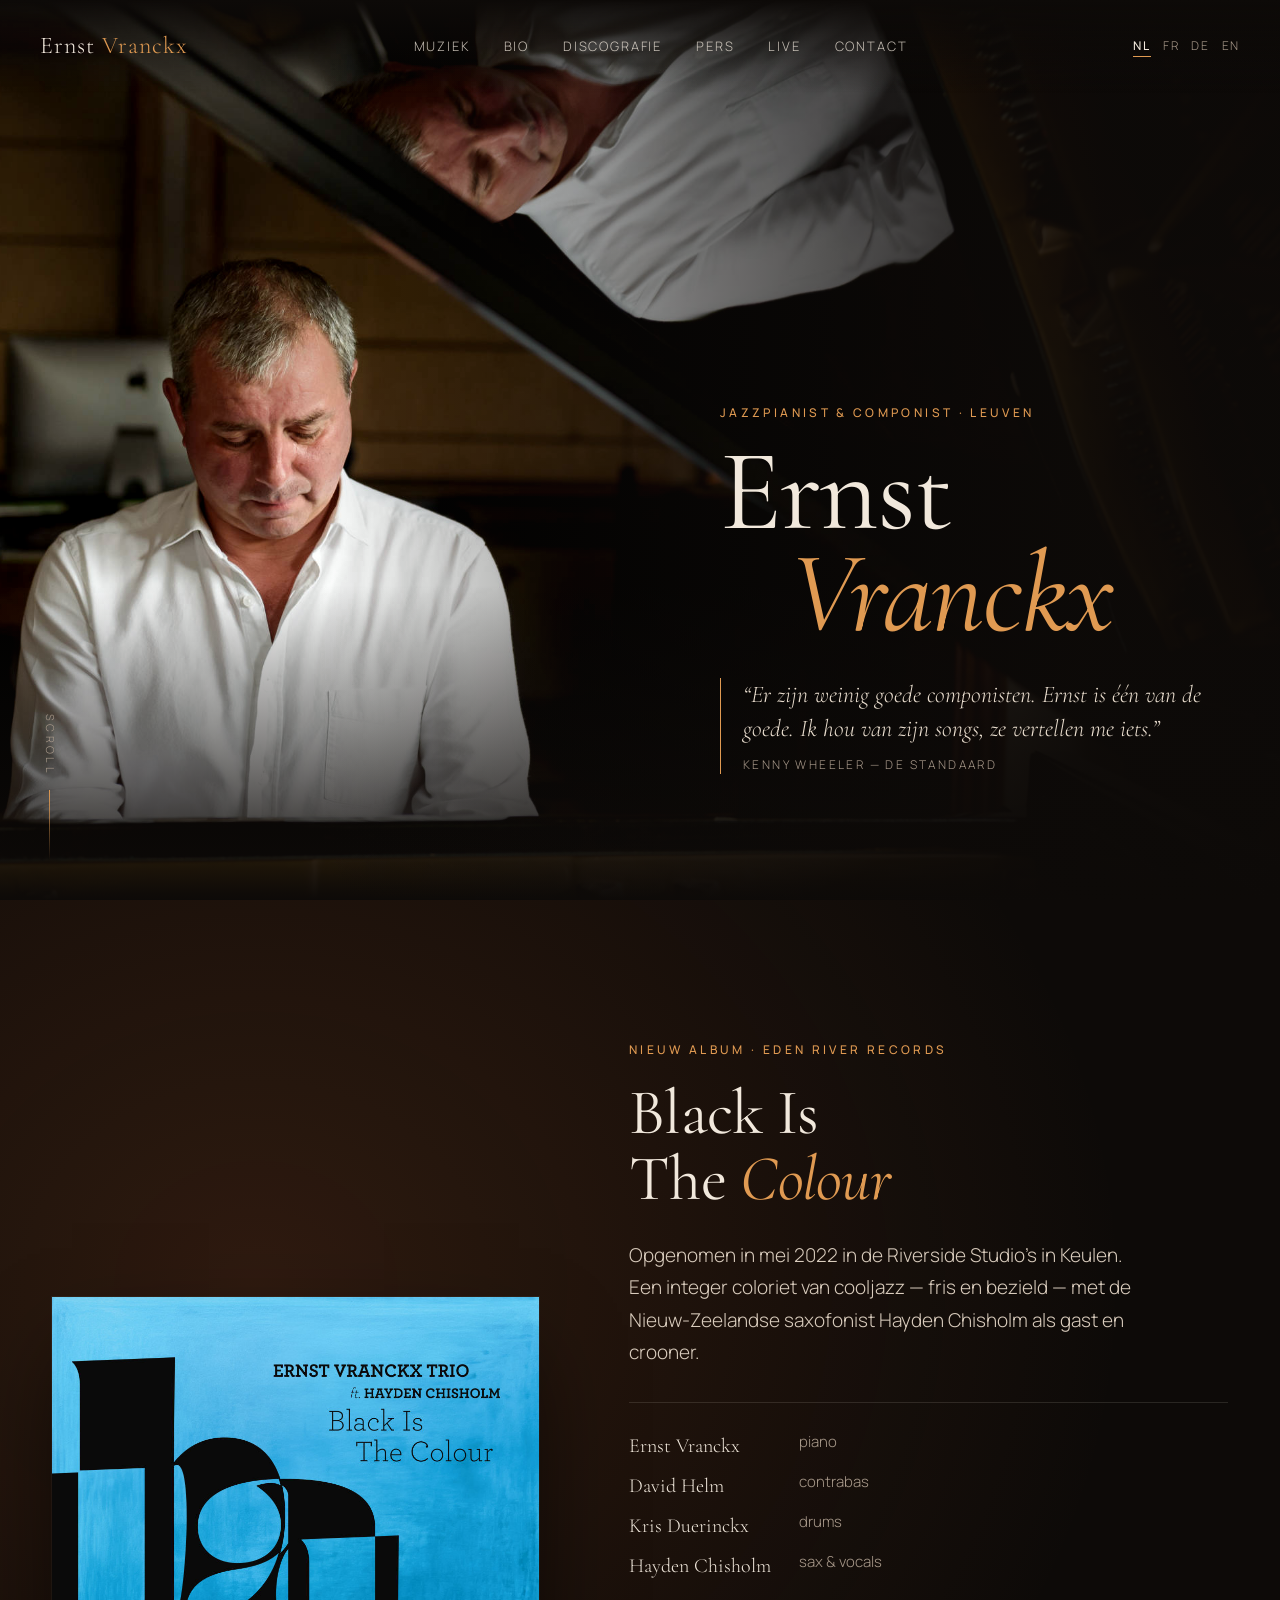
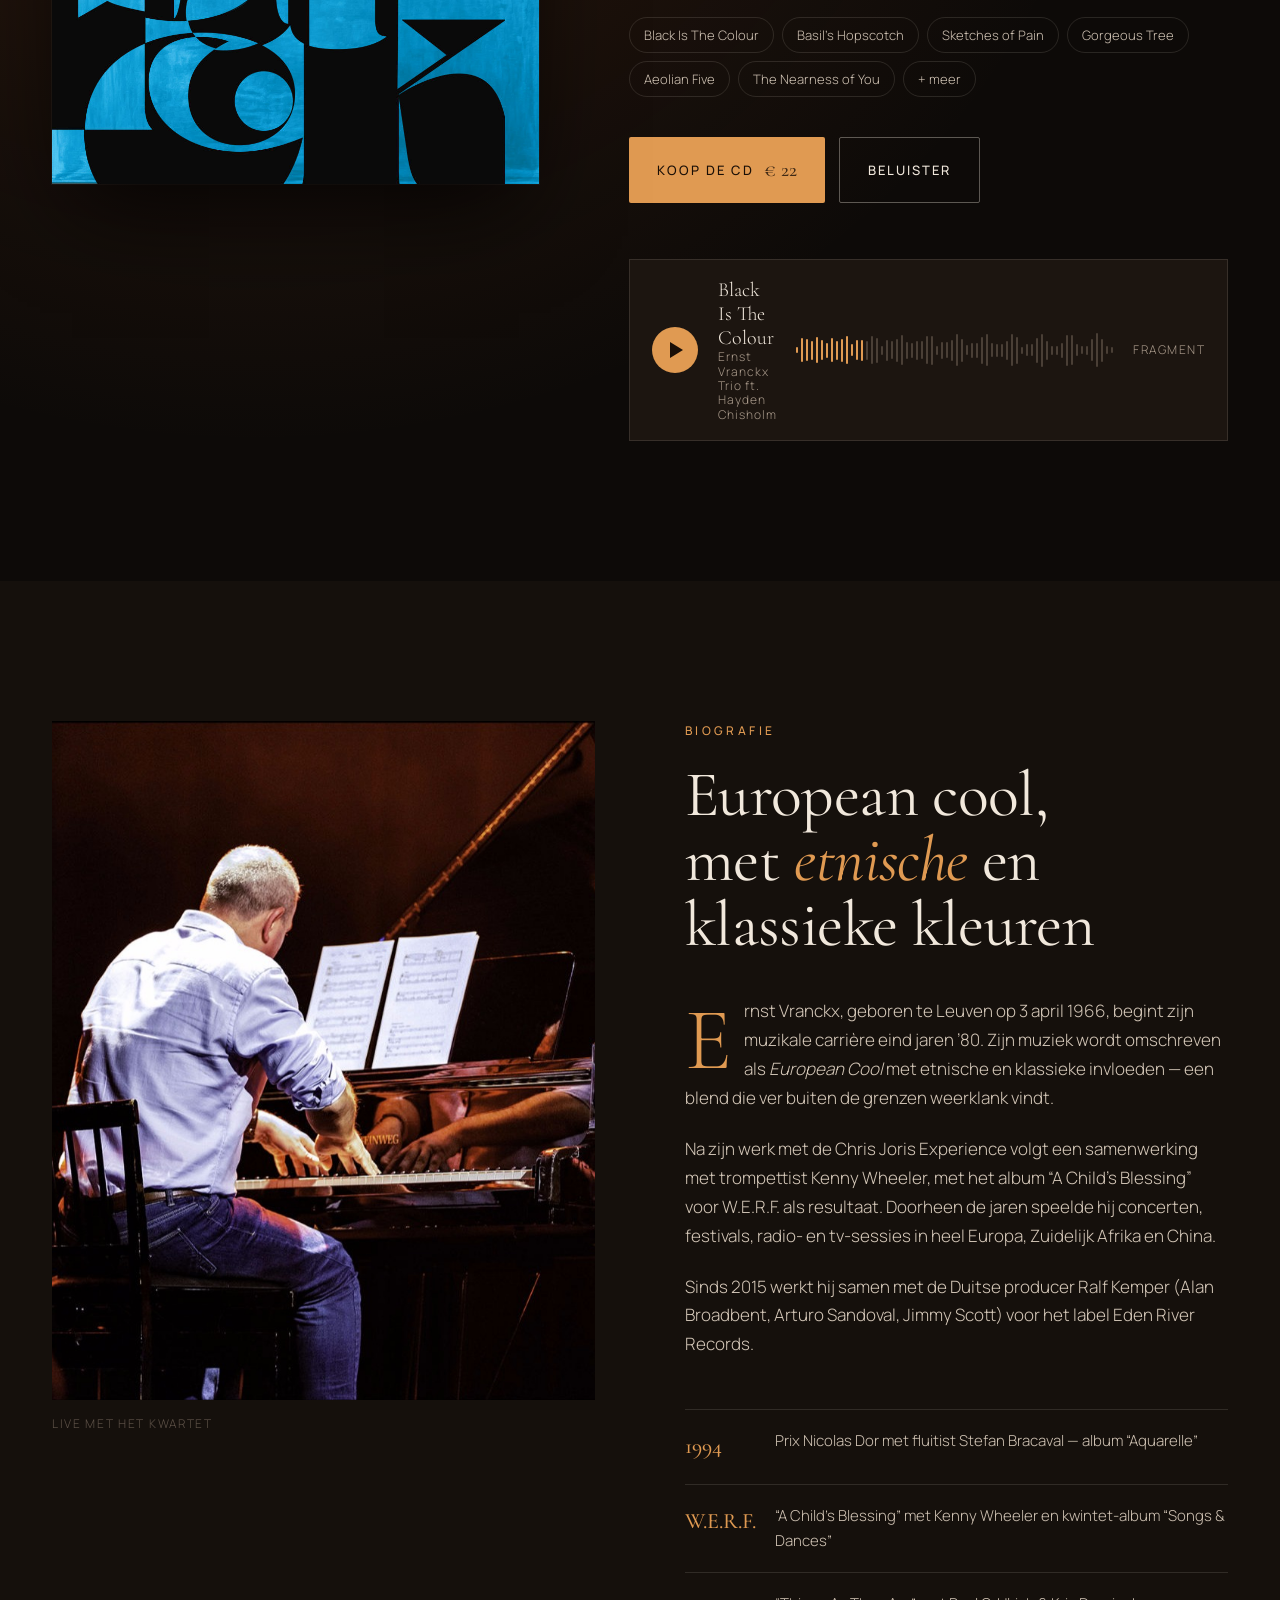
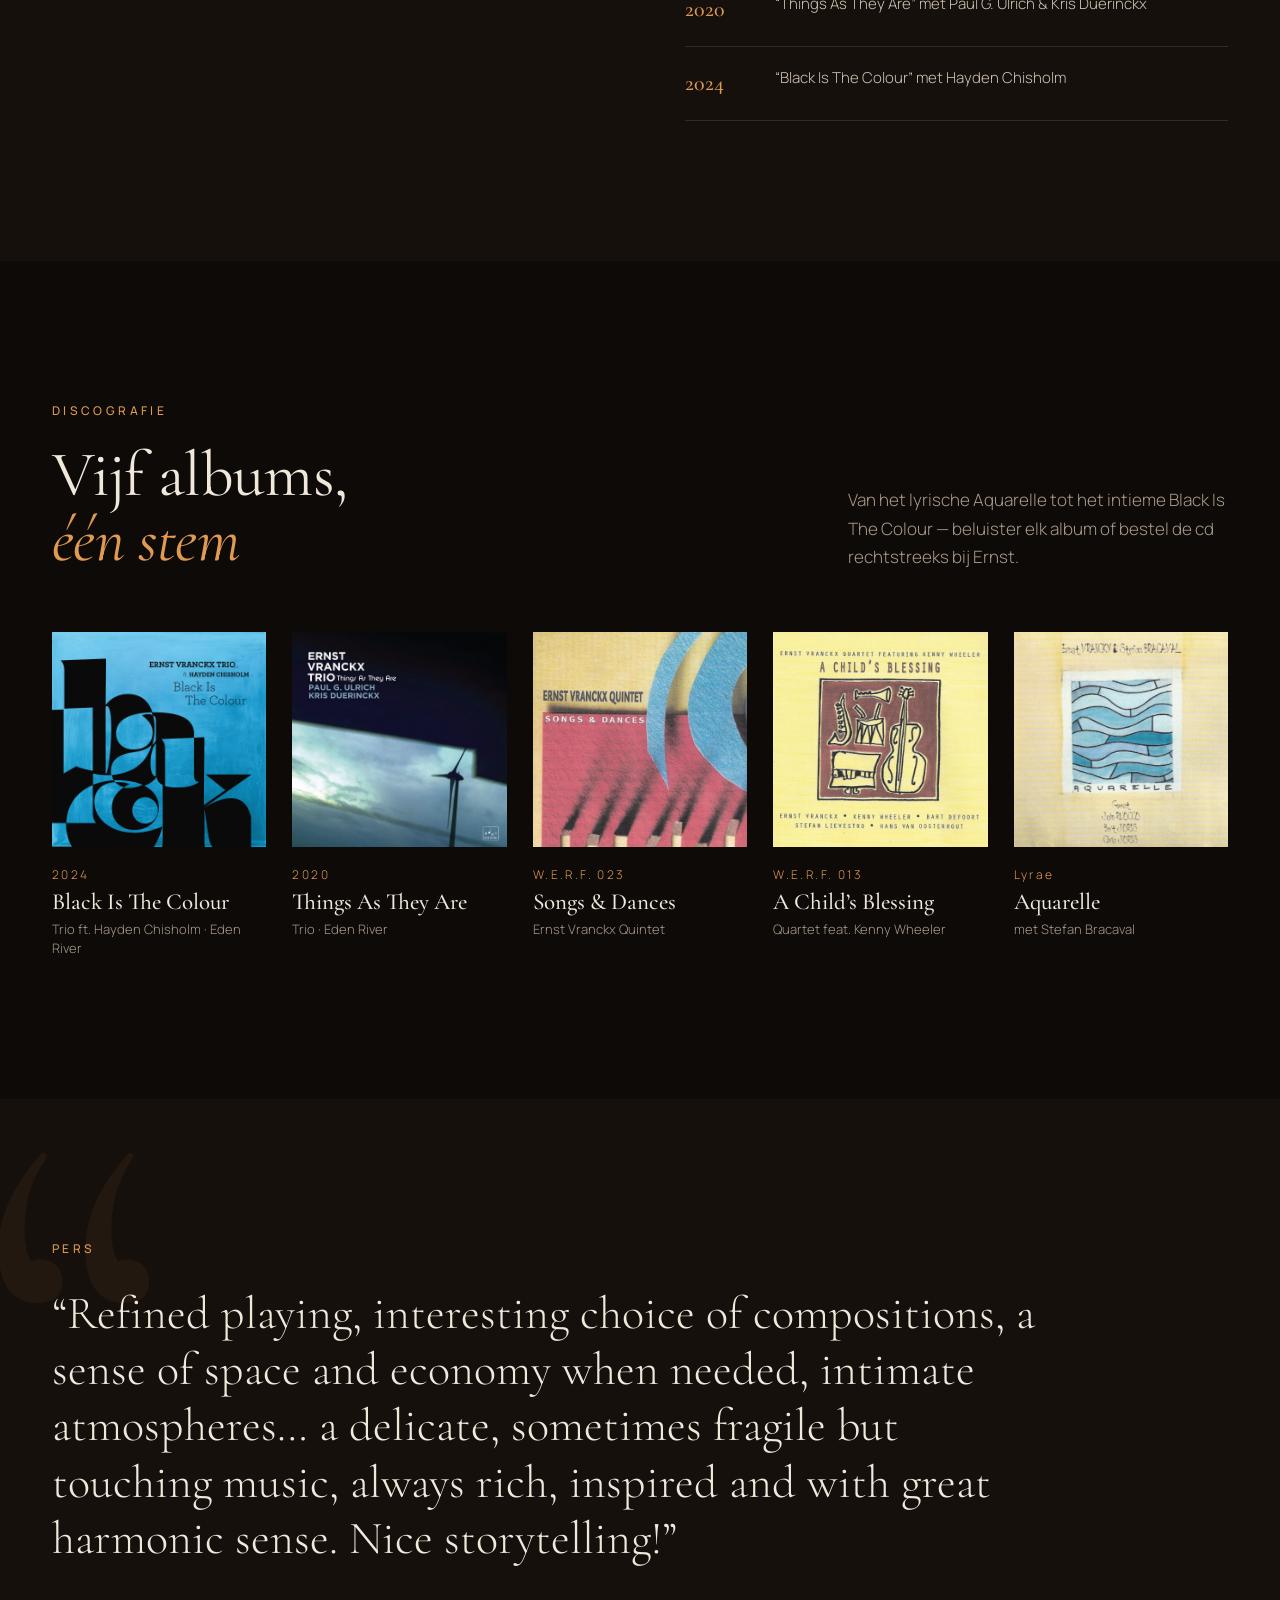
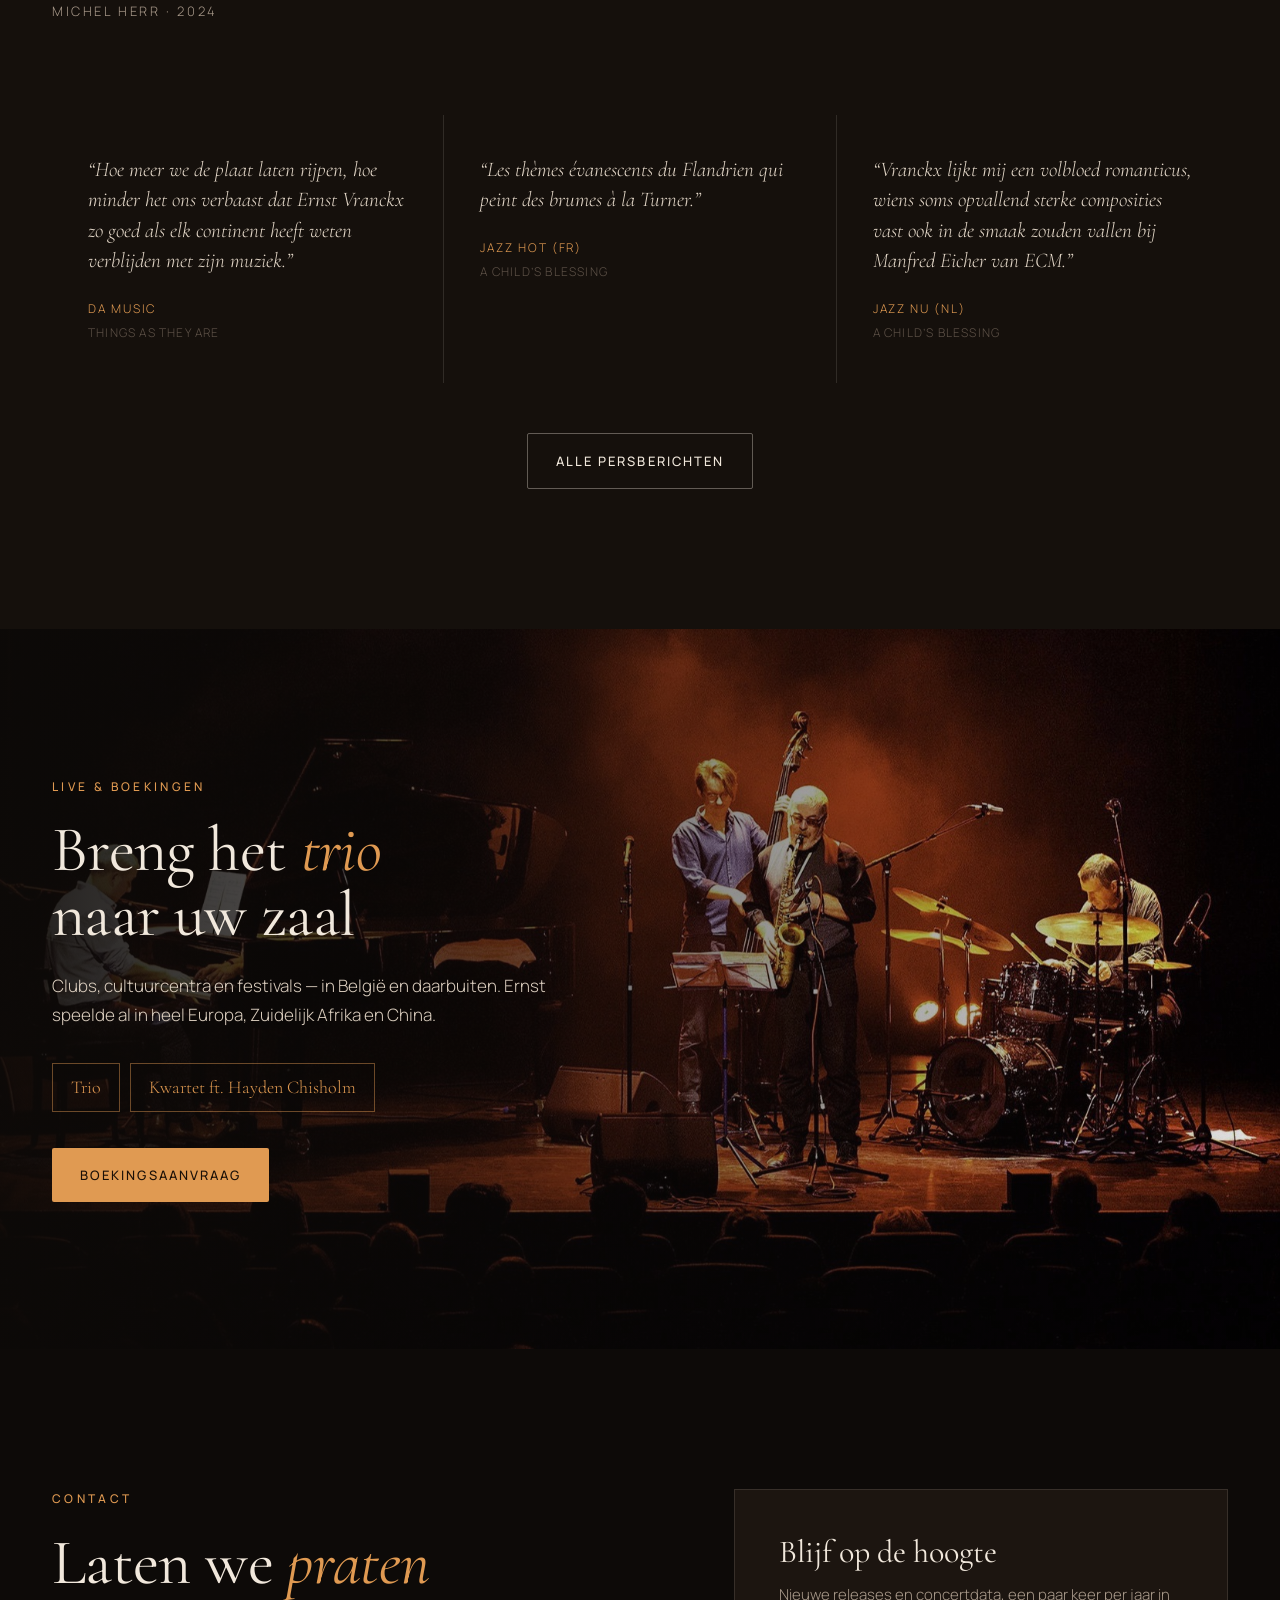
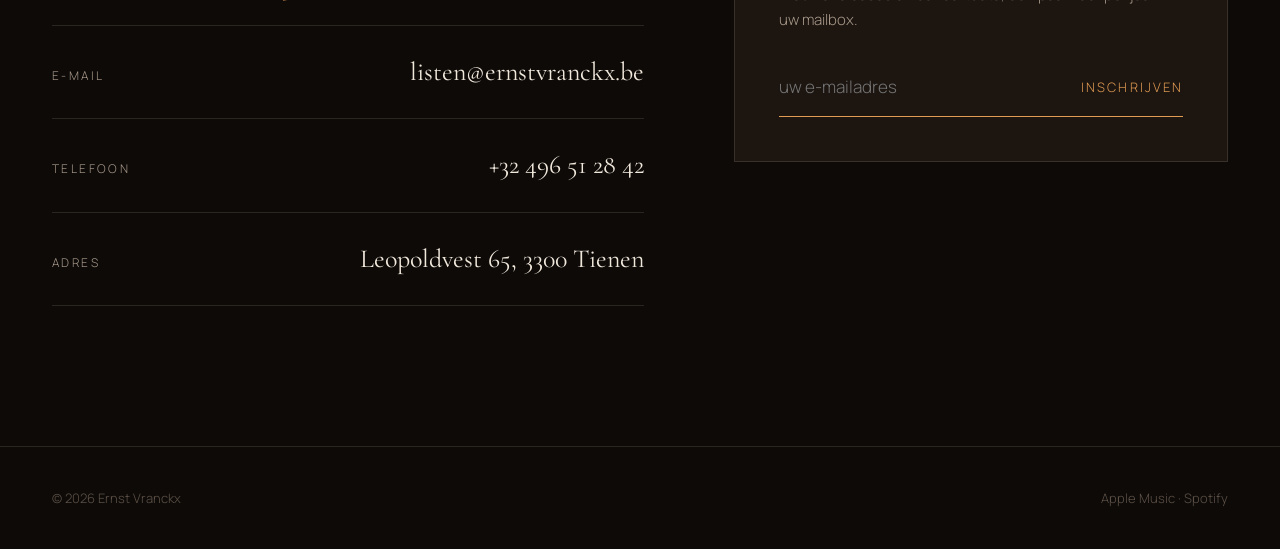
==== designs/a-nocturne/index.html @ 2a6e13cc "Add three homepage design directions for ernstvranckx.be Overview page plus three static mockups (No" ====
<!doctype html>
<html lang="nl">
<head>
<meta charset="utf-8">
<meta name="viewport" content="width=device-width, initial-scale=1">
<title>Ernst Vranckx · Pianist & componist</title>
<link rel="preconnect" href="https://fonts.googleapis.com">
<link rel="preconnect" href="https://fonts.gstatic.com" crossorigin>
<link href="https://fonts.googleapis.com/css2?family=Cormorant+Garamond:ital,wght@0,400;0,500;0,600;1,400;1,500&family=Manrope:wght@300;400;500;600&display=swap" rel="stylesheet">
<style>
  :root{
    --bg:#0d0a08; --bg-2:#15100c; --bg-3:#1c1510;
    --ink:#f1e8dc; --muted:#a8998a; --faint:#5e5248;
    --amber:#e09a52; --ember:#c4622d; --line:rgba(241,232,220,.12);
    --serif:"Cormorant Garamond", Georgia, serif;
    --sans:"Manrope", system-ui, sans-serif;
    --wrap:1240px;
  }
  *{box-sizing:border-box;margin:0;padding:0}
  html{scroll-behavior:smooth}
  body{background:var(--bg);color:var(--ink);font-family:var(--sans);font-weight:300;font-size:17px;line-height:1.7;-webkit-font-smoothing:antialiased}
  img{display:block;max-width:100%}
  a{color:inherit;text-decoration:none}
  .wrap{max-width:var(--wrap);margin:0 auto;padding:0 32px}
  .eyebrow{font-size:12px;letter-spacing:.28em;text-transform:uppercase;color:var(--amber);font-weight:500}
  h2{font-family:var(--serif);font-weight:400;font-size:clamp(40px,5vw,68px);line-height:1.02;letter-spacing:-.01em}
  h2 em{color:var(--amber);font-style:italic}

  /* nav */
  .nav{position:fixed;inset:0 0 auto 0;z-index:20;display:flex;align-items:center;justify-content:space-between;padding:26px 40px;background:linear-gradient(var(--bg) 0%,rgba(13,10,8,0) 100%)}
  .brand{font-family:var(--serif);font-size:24px;letter-spacing:.04em}
  .brand span{color:var(--amber)}
  .menu{display:flex;gap:34px;font-size:13px;letter-spacing:.14em;text-transform:uppercase}
  .menu a{opacity:.8;transition:opacity .2s}
  .menu a:hover{opacity:1;color:var(--amber)}
  .lang{display:flex;gap:12px;font-size:12px;letter-spacing:.14em;color:var(--muted)}
  .lang b{color:var(--ink);font-weight:500;border-bottom:1px solid var(--amber)}

  /* hero */
  .hero{position:relative;min-height:100vh;display:flex;align-items:flex-end;overflow:hidden}
  .hero img{position:absolute;inset:0;width:100%;height:100%;object-fit:cover;object-position:30% 40%;filter:saturate(.85) contrast(1.05)}
  .hero::after{content:"";position:absolute;inset:0;background:
     linear-gradient(90deg,rgba(13,10,8,0) 25%,rgba(13,10,8,.55) 55%,rgba(13,10,8,.95) 85%),
     linear-gradient(0deg,var(--bg) 0%,rgba(13,10,8,0) 35%)}
  .hero-copy{position:relative;z-index:2;margin-left:auto;width:min(560px,100%);padding:0 56px 14vh 0}
  .hero h1{font-family:var(--serif);font-weight:400;font-size:clamp(64px,9vw,132px);line-height:.88;letter-spacing:-.02em;margin:18px 0 34px}
  .hero h1 i{display:block;color:var(--amber);padding-left:.6em}
  .hero blockquote{font-family:var(--serif);font-style:italic;font-size:24px;line-height:1.4;color:#e8dccd;border-left:1px solid var(--amber);padding-left:22px}
  .hero cite{display:block;margin-top:12px;font-family:var(--sans);font-style:normal;font-size:12px;letter-spacing:.2em;text-transform:uppercase;color:var(--muted)}
  .scroll{position:absolute;left:40px;bottom:40px;z-index:2;font-size:11px;letter-spacing:.3em;text-transform:uppercase;color:var(--muted);writing-mode:vertical-rl;display:flex;align-items:center;gap:14px}
  .scroll::after{content:"";width:1px;height:70px;background:linear-gradient(var(--amber),transparent)}

  /* release */
  section{padding:140px 0}
  .release{overflow:hidden;background:radial-gradient(ellipse at 20% 30%,rgba(196,98,45,.18),transparent 60%),var(--bg)}
  .release-grid{display:grid;grid-template-columns:1fr 1.05fr;gap:90px;align-items:center}
  .cover{position:relative}
  .cover img{width:100%;box-shadow:0 40px 90px -20px rgba(0,0,0,.8),0 0 0 1px rgba(255,255,255,.05)}
  .cover .vinyl{position:absolute;top:4%;right:-14%;width:92%;aspect-ratio:1;border-radius:50%;z-index:-1;background:
     radial-gradient(circle,var(--ember) 0 15%,#111 15.5% 17%,#0a0a0a 17.5% 100%);
     box-shadow:inset 0 0 0 1px #222}
  .cover .vinyl::before{content:"";position:absolute;inset:6%;border-radius:50%;background:repeating-radial-gradient(circle,transparent 0 3px,rgba(255,255,255,.025) 3px 4px)}
  .release h2{margin:20px 0 28px}
  .release p.lead{font-size:19px;color:#d9ccbd;max-width:520px}
  .credits{margin:34px 0;display:grid;grid-template-columns:auto 1fr;gap:6px 28px;font-size:15px;border-top:1px solid var(--line);padding-top:26px}
  .credits dt{font-family:var(--serif);font-size:20px}
  .credits dd{color:var(--muted)}
  .tracks{display:flex;flex-wrap:wrap;gap:8px;margin-bottom:40px}
  .tracks span{font-size:13px;padding:6px 14px;border:1px solid var(--line);border-radius:99px;color:#cfc2b3}
  .btns{display:flex;gap:14px;flex-wrap:wrap}
  .btn{display:inline-flex;align-items:center;gap:10px;padding:16px 28px;font-size:13px;letter-spacing:.16em;text-transform:uppercase;font-weight:500;border-radius:2px;transition:.2s}
  .btn-primary{background:var(--amber);color:#1a0f07}
  .btn-primary:hover{background:#f0ad68}
  .btn-ghost{border:1px solid rgba(241,232,220,.35)}
  .btn-ghost:hover{border-color:var(--amber);color:var(--amber)}
  .price{font-family:var(--serif);font-size:20px;letter-spacing:0;text-transform:none;opacity:.8}

  /* player strip */
  .player{margin-top:56px;display:flex;align-items:center;gap:20px;padding:18px 22px;background:var(--bg-3);border:1px solid var(--line)}
  .play{width:46px;height:46px;border-radius:50%;background:var(--amber);display:grid;place-items:center;flex:none}
  .play::after{content:"";border-left:13px solid #1a0f07;border-top:8px solid transparent;border-bottom:8px solid transparent;margin-left:4px}
  .player .t{font-family:var(--serif);font-size:20px;line-height:1.2}
  .player .t small{display:block;font-family:var(--sans);font-size:12px;color:var(--muted);letter-spacing:.08em}
  .wave{flex:1;height:34px;display:flex;align-items:center;gap:3px}
  .wave i{flex:1;min-width:2px;background:#4a3f36;border-radius:2px}
  .wave i.on{background:var(--amber)}
  .player .time{font-size:12px;color:var(--muted);letter-spacing:.12em;text-transform:uppercase;white-space:nowrap}

  /* bio */
  .bio{background:var(--bg-2)}
  .bio-grid{display:grid;grid-template-columns:1fr 1fr;gap:90px;align-items:start}
  .bio-img{position:sticky;top:120px}
  .bio-img img{width:100%;aspect-ratio:4/5;object-fit:cover;object-position:35% 50%}
  .bio-img figcaption{margin-top:14px;font-size:12px;letter-spacing:.14em;text-transform:uppercase;color:var(--faint)}
  .bio h2{margin:20px 0 40px}
  .bio p{color:#d4c7b8;margin-bottom:22px}
  .bio p:first-of-type::first-letter{font-family:var(--serif);float:left;font-size:88px;line-height:.8;padding:8px 12px 0 0;color:var(--amber)}
  .timeline{margin-top:50px;border-top:1px solid var(--line)}
  .timeline div{display:grid;grid-template-columns:90px 1fr;padding:18px 0;border-bottom:1px solid var(--line)}
  .timeline b{font-family:var(--serif);font-weight:500;font-size:22px;color:var(--amber)}
  .timeline span{color:#cfc2b3;font-size:15px}

  /* discography */
  .disco-head{display:flex;justify-content:space-between;align-items:end;margin-bottom:60px;gap:40px}
  .disco-head p{max-width:380px;color:var(--muted)}
  .albums{display:grid;grid-template-columns:repeat(5,1fr);gap:26px}
  .album img{width:100%;aspect-ratio:1;object-fit:cover;transition:transform .5s,filter .5s;filter:saturate(.9)}
  .album:hover img{transform:translateY(-8px);filter:saturate(1.1)}
  .album .y{margin-top:18px;font-size:12px;letter-spacing:.2em;color:var(--amber)}
  .album h3{font-family:var(--serif);font-weight:500;font-size:23px;line-height:1.15;margin:4px 0}
  .album p{font-size:13px;color:var(--muted);line-height:1.5}

  /* press */
  .press{background:var(--bg-2);position:relative;overflow:hidden}
  .press::before{content:"\201C";position:absolute;font-family:var(--serif);font-size:620px;line-height:1;top:-60px;left:-30px;color:rgba(224,154,82,.06)}
  .big-quote{position:relative;font-family:var(--serif);font-size:clamp(30px,3.6vw,50px);line-height:1.22;max-width:1000px;margin:26px 0 30px}
  .big-quote + cite{font-style:normal;font-size:13px;letter-spacing:.2em;text-transform:uppercase;color:var(--muted)}
  .quotes{margin-top:90px;display:grid;grid-template-columns:repeat(3,1fr);gap:1px;background:var(--line)}
  .quotes figure{background:var(--bg-2);padding:40px 36px}
  .quotes blockquote{font-family:var(--serif);font-size:21px;line-height:1.45;font-style:italic;color:#e3d7c8}
  .quotes figcaption{margin-top:22px;font-size:12px;letter-spacing:.16em;text-transform:uppercase;color:var(--amber)}
  .quotes figcaption span{display:block;color:var(--faint);margin-top:4px;letter-spacing:.1em}
  .more{margin-top:50px;text-align:center}

  /* live */
  .live{position:relative;padding:0;min-height:80vh;display:flex;align-items:center;overflow:hidden}
  .live img{position:absolute;inset:0;width:100%;height:100%;object-fit:cover}
  .live::after{content:"";position:absolute;inset:0;background:linear-gradient(90deg,rgba(13,10,8,.92) 0%,rgba(13,10,8,.55) 45%,rgba(13,10,8,.1) 100%)}
  .live .wrap{position:relative;z-index:2;width:100%}
  .live-box{max-width:500px}
  .live h2{margin:20px 0 24px}
  .live p{color:#d9ccbd;margin-bottom:34px}
  .formations{display:flex;gap:10px;flex-wrap:wrap;margin-bottom:36px}
  .formations span{font-family:var(--serif);font-size:18px;padding:8px 18px;border:1px solid rgba(224,154,82,.45);color:var(--amber)}

  /* contact */
  .contact-grid{display:grid;grid-template-columns:1.2fr 1fr;gap:90px}
  .contact h2{margin:20px 0 30px}
  .contact-list{border-top:1px solid var(--line)}
  .contact-list a,.contact-list div{display:flex;justify-content:space-between;align-items:baseline;padding:24px 0;border-bottom:1px solid var(--line);gap:20px}
  .contact-list small{font-size:12px;letter-spacing:.2em;text-transform:uppercase;color:var(--muted)}
  .contact-list strong{font-family:var(--serif);font-weight:400;font-size:26px;text-align:right;overflow-wrap:anywhere}
  .contact-grid>*{min-width:0}
  .contact-list a:hover strong{color:var(--amber)}
  .newsletter{background:var(--bg-3);padding:44px;border:1px solid var(--line);align-self:start}
  .newsletter h3{font-family:var(--serif);font-weight:400;font-size:32px;line-height:1.1;margin-bottom:12px}
  .newsletter p{color:var(--muted);font-size:15px;margin-bottom:26px}
  .field{display:flex;border-bottom:1px solid var(--amber)}
  .field input{flex:1;background:none;border:0;color:var(--ink);font:inherit;padding:14px 0;outline:none}
  .field button{background:none;border:0;color:var(--amber);font:inherit;font-size:13px;letter-spacing:.16em;text-transform:uppercase;cursor:pointer}

  footer{padding:40px 0;border-top:1px solid var(--line);font-size:13px;color:var(--faint)}
  footer .wrap{display:flex;justify-content:space-between;gap:20px;flex-wrap:wrap}

  @media (max-width:980px){
    .menu{display:none}
    .nav{padding:20px 22px}
    .wrap{padding:0 22px}
    section{padding:90px 0}
    .hero::after{background:linear-gradient(0deg,var(--bg) 8%,rgba(13,10,8,.6) 50%,rgba(13,10,8,.2) 100%)}
    .hero-copy{padding:0 22px 12vh}
    .scroll{display:none}
    .release-grid,.bio-grid,.contact-grid{grid-template-columns:1fr;gap:56px}
    .cover{max-width:440px}
    .bio-img{position:static}
    .albums{grid-template-columns:repeat(2,1fr)}
    .quotes{grid-template-columns:1fr}
    .disco-head{flex-direction:column;align-items:start}
    .wave{display:none}
  }
</style>
</head>
<body>

<nav class="nav">
  <a class="brand" href="#">Ernst <span>Vranckx</span></a>
  <div class="menu">
    <a href="#muziek">Muziek</a><a href="#bio">Bio</a><a href="#disco">Discografie</a><a href="#pers">Pers</a><a href="#live">Live</a><a href="#contact">Contact</a>
  </div>
  <div class="lang"><b>NL</b><a href="#">FR</a><a href="#">DE</a><a href="#">EN</a></div>
</nav>

<header class="hero">
  <img src="../../assets/img/portrait-2.jpg" alt="Ernst Vranckx aan de vleugel">
  <div class="hero-copy">
    <div class="eyebrow">Jazzpianist &amp; componist · Leuven</div>
    <h1>Ernst <i>Vranckx</i></h1>
    <blockquote>“Er zijn weinig goede componisten. Ernst is één van de goede. Ik hou van zijn songs, ze vertellen me iets.”
      <cite>Kenny Wheeler — De Standaard</cite></blockquote>
  </div>
  <div class="scroll">Scroll</div>
</header>

<section class="release" id="muziek">
  <div class="wrap release-grid">
    <div class="cover">
      <div class="vinyl"></div>
      <img src="../../assets/img/cover-black-is-the-colour.jpg" alt="Black Is The Colour — albumhoes">
    </div>
    <div>
      <div class="eyebrow">Nieuw album · Eden River Records</div>
      <h2>Black Is<br>The <em>Colour</em></h2>
      <p class="lead">Opgenomen in mei 2022 in de Riverside Studio’s in Keulen. Een integer coloriet van cooljazz — fris en bezield — met de Nieuw-Zeelandse saxofonist Hayden Chisholm als gast en crooner.</p>
      <dl class="credits">
        <dt>Ernst Vranckx</dt><dd>piano</dd>
        <dt>David Helm</dt><dd>contrabas</dd>
        <dt>Kris Duerinckx</dt><dd>drums</dd>
        <dt>Hayden Chisholm</dt><dd>sax &amp; vocals</dd>
      </dl>
      <div class="tracks">
        <span>Black Is The Colour</span><span>Basil’s Hopscotch</span><span>Sketches of Pain</span><span>Gorgeous Tree</span><span>Aeolian Five</span><span>The Nearness of You</span><span>+ meer</span>
      </div>
      <div class="btns">
        <a class="btn btn-primary" href="https://www.paypal.com/cgi-bin/webscr?business=ernst.vranckx%40hotmail.com&cmd=_xclick&amount=22.00&item_name=Ernst%20Vranckx%20Trio%20-%20Black%20Is%20The%20Colour%20(CD)&currency_code=EUR&add=1">Koop de CD <span class="price">€ 22</span></a>
        <a class="btn btn-ghost" href="https://music.apple.com/be/album/black-is-the-colour/1735852999?i=1735853000">Beluister</a>
      </div>
      <div class="player">
        <div class="play"></div>
        <div class="t">Black Is The Colour<small>Ernst Vranckx Trio ft. Hayden Chisholm</small></div>
        <div class="wave" id="wave"></div>
        <div class="time">Fragment</div>
      </div>
    </div>
  </div>
</section>

<section class="bio" id="bio">
  <div class="wrap bio-grid">
    <figure class="bio-img">
      <img src="../../assets/img/trio-2.jpg" alt="Ernst Vranckx live">
      <figcaption>Live met het kwartet</figcaption>
    </figure>
    <div>
      <div class="eyebrow">Biografie</div>
      <h2>European cool,<br>met <em>etnische</em> en klassieke kleuren</h2>
      <p>Ernst Vranckx, geboren te Leuven op 3 april 1966, begint zijn muzikale carrière eind jaren ’80. Zijn muziek wordt omschreven als <em>European Cool</em> met etnische en klassieke invloeden — een blend die ver buiten de grenzen weerklank vindt.</p>
      <p>Na zijn werk met de Chris Joris Experience volgt een samenwerking met trompettist Kenny Wheeler, met het album “A Child’s Blessing” voor W.E.R.F. als resultaat. Doorheen de jaren speelde hij concerten, festivals, radio- en tv-sessies in heel Europa, Zuidelijk Afrika en China.</p>
      <p>Sinds 2015 werkt hij samen met de Duitse producer Ralf Kemper (Alan Broadbent, Arturo Sandoval, Jimmy Scott) voor het label Eden River Records.</p>
      <div class="timeline">
        <div><b>1994</b><span>Prix Nicolas Dor met fluitist Stefan Bracaval — album “Aquarelle”</span></div>
        <div><b>W.E.R.F.</b><span>“A Child’s Blessing” met Kenny Wheeler en kwintet-album “Songs &amp; Dances”</span></div>
        <div><b>2020</b><span>“Things As They Are” met Paul G. Ulrich &amp; Kris Duerinckx</span></div>
        <div><b>2024</b><span>“Black Is The Colour” met Hayden Chisholm</span></div>
      </div>
    </div>
  </div>
</section>

<section id="disco">
  <div class="wrap">
    <div class="disco-head">
      <div><div class="eyebrow">Discografie</div><h2 style="margin-top:20px">Vijf albums,<br><em>één stem</em></h2></div>
      <p>Van het lyrische Aquarelle tot het intieme Black Is The Colour — beluister elk album of bestel de cd rechtstreeks bij Ernst.</p>
    </div>
    <div class="albums">
      <a class="album" href="https://music.apple.com/be/album/black-is-the-colour/1735852999?i=1735853000"><img src="../../assets/img/cover-black-is-the-colour.jpg" alt=""><div class="y">2024</div><h3>Black Is The Colour</h3><p>Trio ft. Hayden Chisholm · Eden River</p></a>
      <a class="album" href="https://music.apple.com/be/album/things-as-they-are-feat-paul-g-ulrich-kris-duerinckx/1498624574"><img src="../../assets/img/cover-things-as-they-are.jpg" alt=""><div class="y">2020</div><h3>Things As They Are</h3><p>Trio · Eden River</p></a>
      <a class="album" href="https://music.apple.com/be/album/songs-dances/1512898739"><img src="../../assets/img/cover-songs-dances.jpg" alt=""><div class="y">W.E.R.F. 023</div><h3>Songs &amp; Dances</h3><p>Ernst Vranckx Quintet</p></a>
      <a class="album" href="https://music.apple.com/be/album/a-childs-blessing/1513079355"><img src="../../assets/img/cover-a-childs-blessing.jpg" alt=""><div class="y">W.E.R.F. 013</div><h3>A Child’s Blessing</h3><p>Quartet feat. Kenny Wheeler</p></a>
      <a class="album" href="#"><img src="../../assets/img/cover-aquarelle.png" alt=""><div class="y">Lyrae</div><h3>Aquarelle</h3><p>met Stefan Bracaval</p></a>
    </div>
  </div>
</section>

<section class="press" id="pers">
  <div class="wrap">
    <div class="eyebrow">Pers</div>
    <p class="big-quote">“Refined playing, interesting choice of compositions, a sense of space and economy when needed, intimate atmospheres… a delicate, sometimes fragile but touching music, always rich, inspired and with great harmonic sense. Nice storytelling!”</p>
    <cite>Michel Herr · 2024</cite>
    <div class="quotes">
      <figure><blockquote>“Hoe meer we de plaat laten rijpen, hoe minder het ons verbaast dat Ernst Vranckx zo goed als elk continent heeft weten verblijden met zijn muziek.”</blockquote><figcaption>Da Music<span>Things As They Are</span></figcaption></figure>
      <figure><blockquote>“Les thèmes évanescents du Flandrien qui peint des brumes à la Turner.”</blockquote><figcaption>Jazz Hot (FR)<span>A Child’s Blessing</span></figcaption></figure>
      <figure><blockquote>“Vranckx lijkt mij een volbloed romanticus, wiens soms opvallend sterke composities vast ook in de smaak zouden vallen bij Manfred Eicher van ECM.”</blockquote><figcaption>Jazz Nu (NL)<span>A Child’s Blessing</span></figcaption></figure>
    </div>
    <div class="more"><a class="btn btn-ghost" href="#">Alle persberichten</a></div>
  </div>
</section>

<section class="live" id="live">
  <img src="../../assets/img/trio-wide.jpg" alt="Ernst Vranckx kwartet op het podium">
  <div class="wrap">
    <div class="live-box">
      <div class="eyebrow">Live &amp; boekingen</div>
      <h2>Breng het <em>trio</em><br>naar uw zaal</h2>
      <p>Clubs, cultuurcentra en festivals — in België en daarbuiten. Ernst speelde al in heel Europa, Zuidelijk Afrika en China.</p>
      <div class="formations"><span>Trio</span><span>Kwartet ft. Hayden Chisholm</span></div>
      <a class="btn btn-primary" href="#contact">Boekingsaanvraag</a>
    </div>
  </div>
</section>

<section class="contact" id="contact">
  <div class="wrap contact-grid">
    <div>
      <div class="eyebrow">Contact</div>
      <h2>Laten we <em>praten</em></h2>
      <div class="contact-list">
        <a href="mailto:listen@ernstvranckx.be"><small>E-mail</small><strong>listen@ernstvranckx.be</strong></a>
        <a href="tel:+32496512842"><small>Telefoon</small><strong>+32 496 51 28 42</strong></a>
        <div><small>Adres</small><strong>Leopoldvest 65, 3300 Tienen</strong></div>
      </div>
    </div>
    <div class="newsletter">
      <h3>Blijf op de hoogte</h3>
      <p>Nieuwe releases en concertdata, een paar keer per jaar in uw mailbox.</p>
      <div class="field"><input type="email" placeholder="uw e-mailadres"><button>Inschrijven</button></div>
    </div>
  </div>
</section>

<footer>
  <div class="wrap"><span>© 2026 Ernst Vranckx</span><span>Apple Music · Spotify</span></div>
</footer>

<script>
  const w=document.getElementById('wave');
  for(let i=0;i<64;i++){const b=document.createElement('i');b.style.height=(18+Math.abs(Math.sin(i*.55)*60+Math.sin(i*1.7)*22))+'%';if(i<14)b.className='on';w.appendChild(b)}
</script>
</body>
</html>
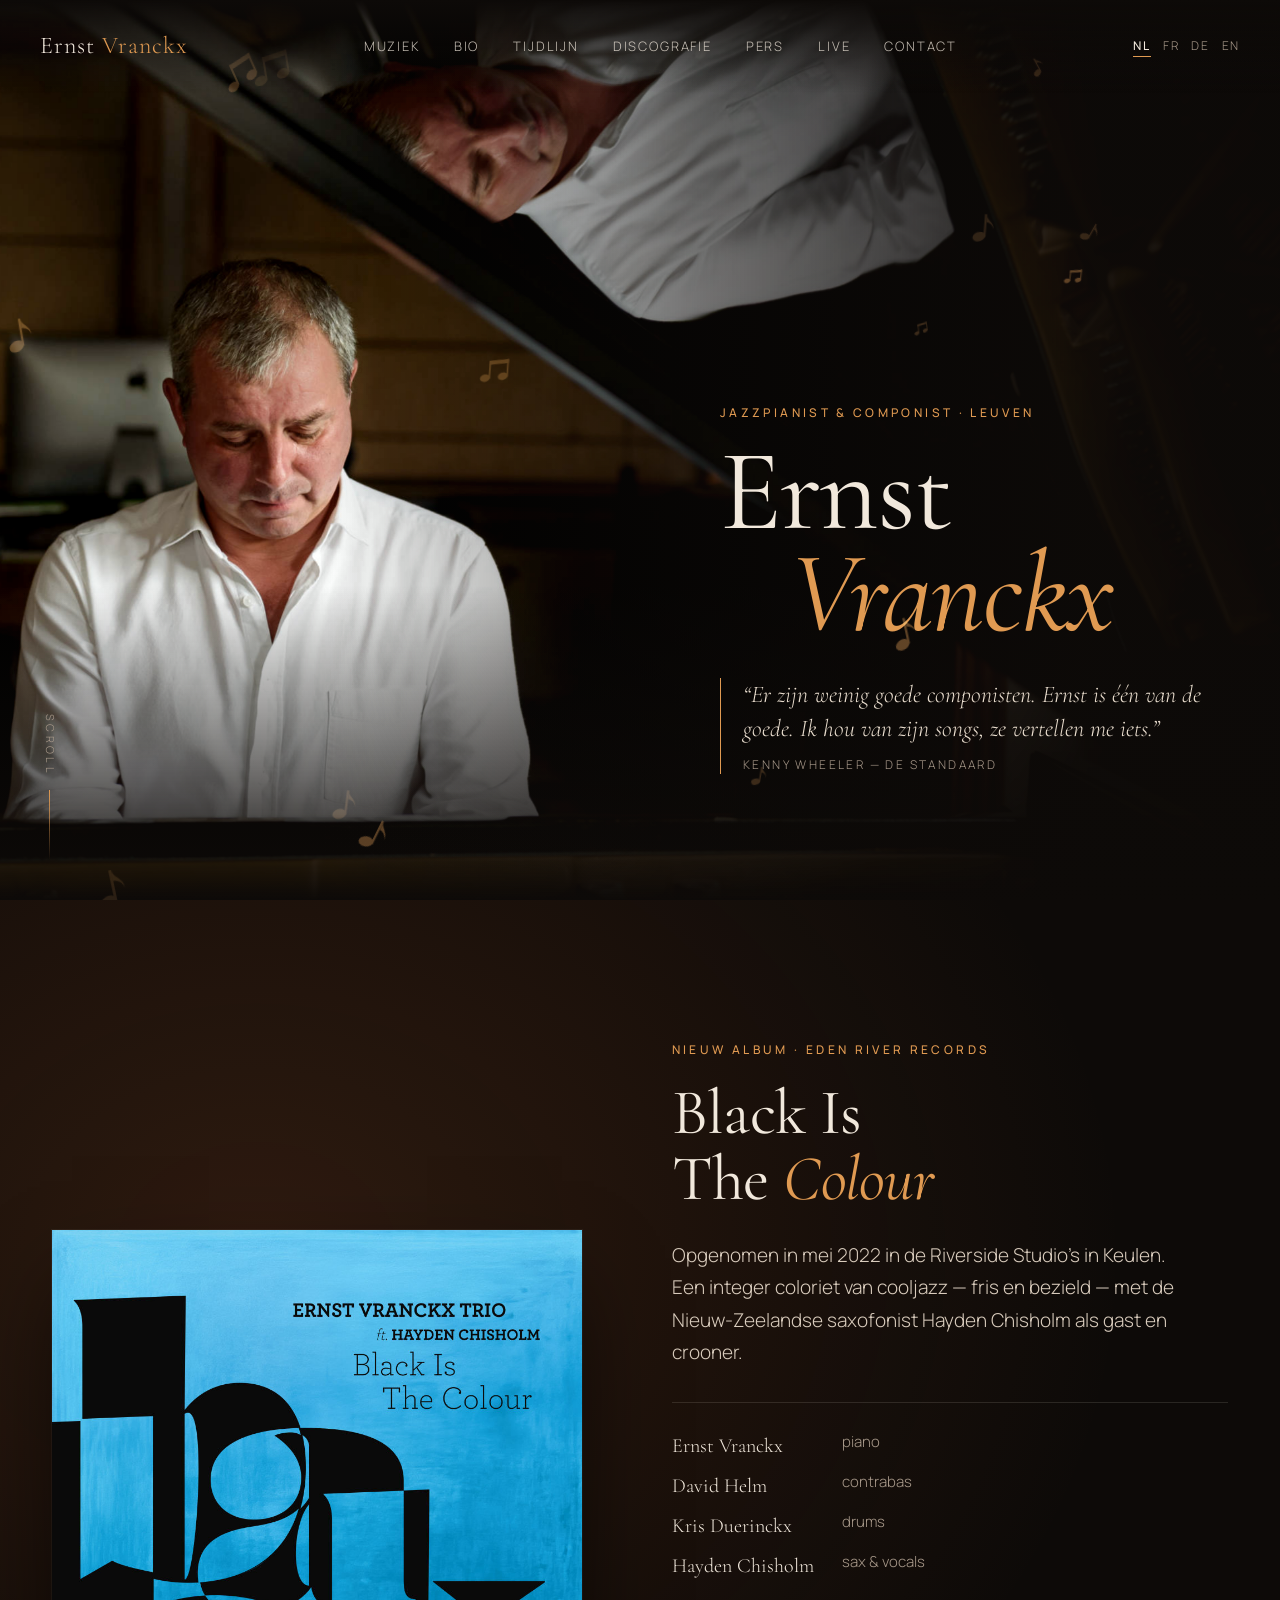
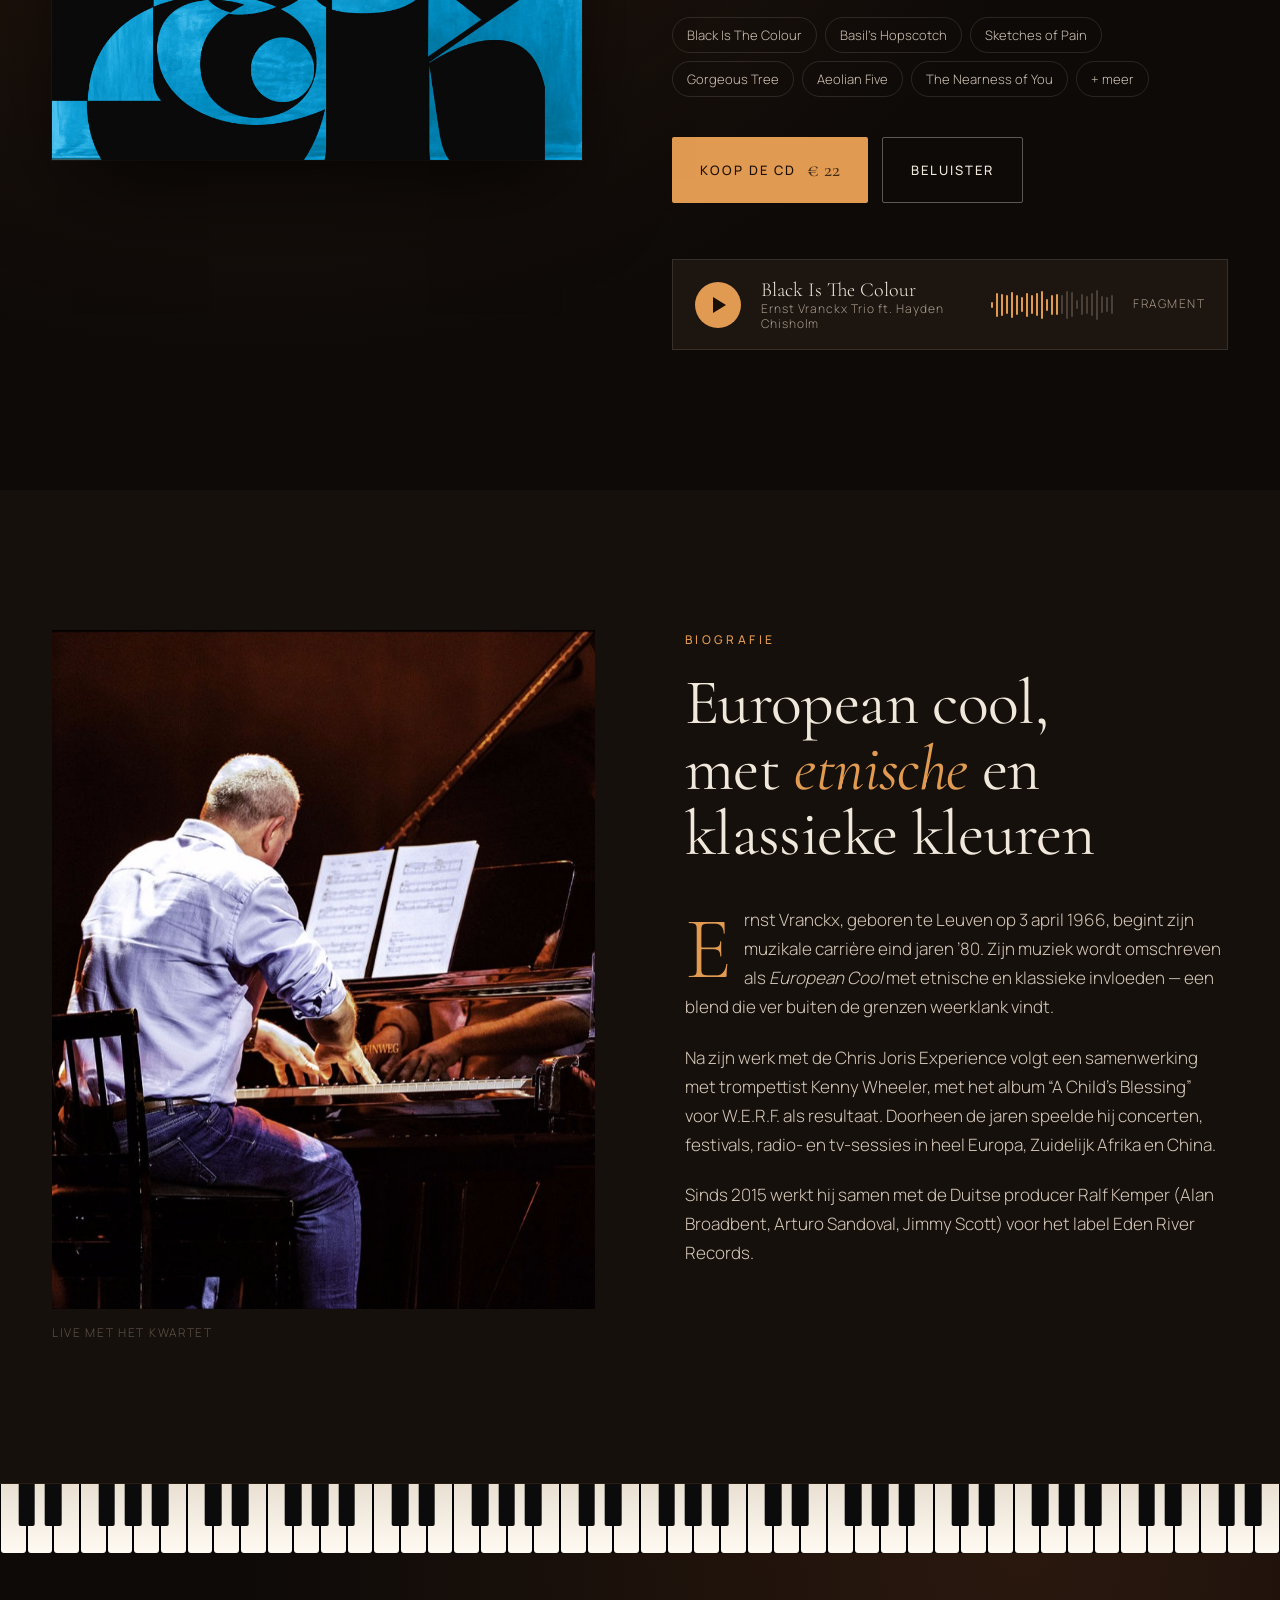
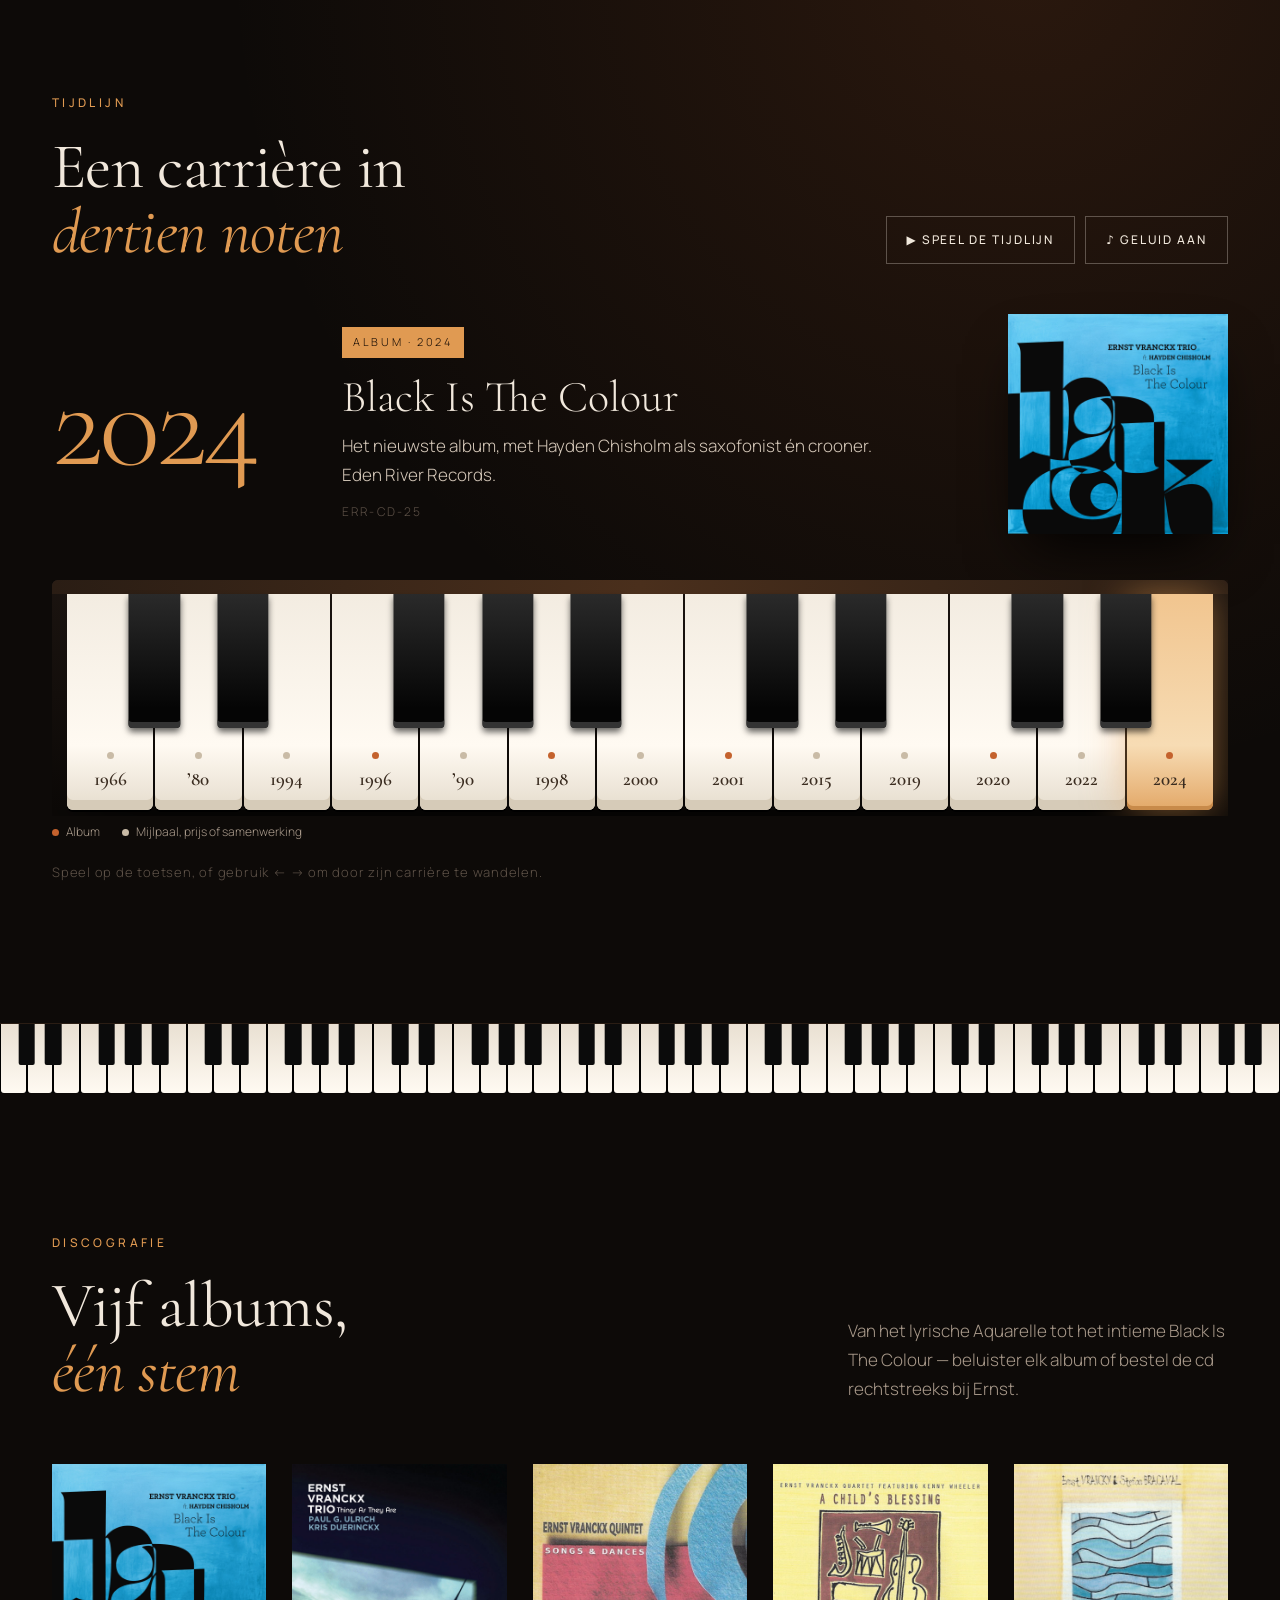
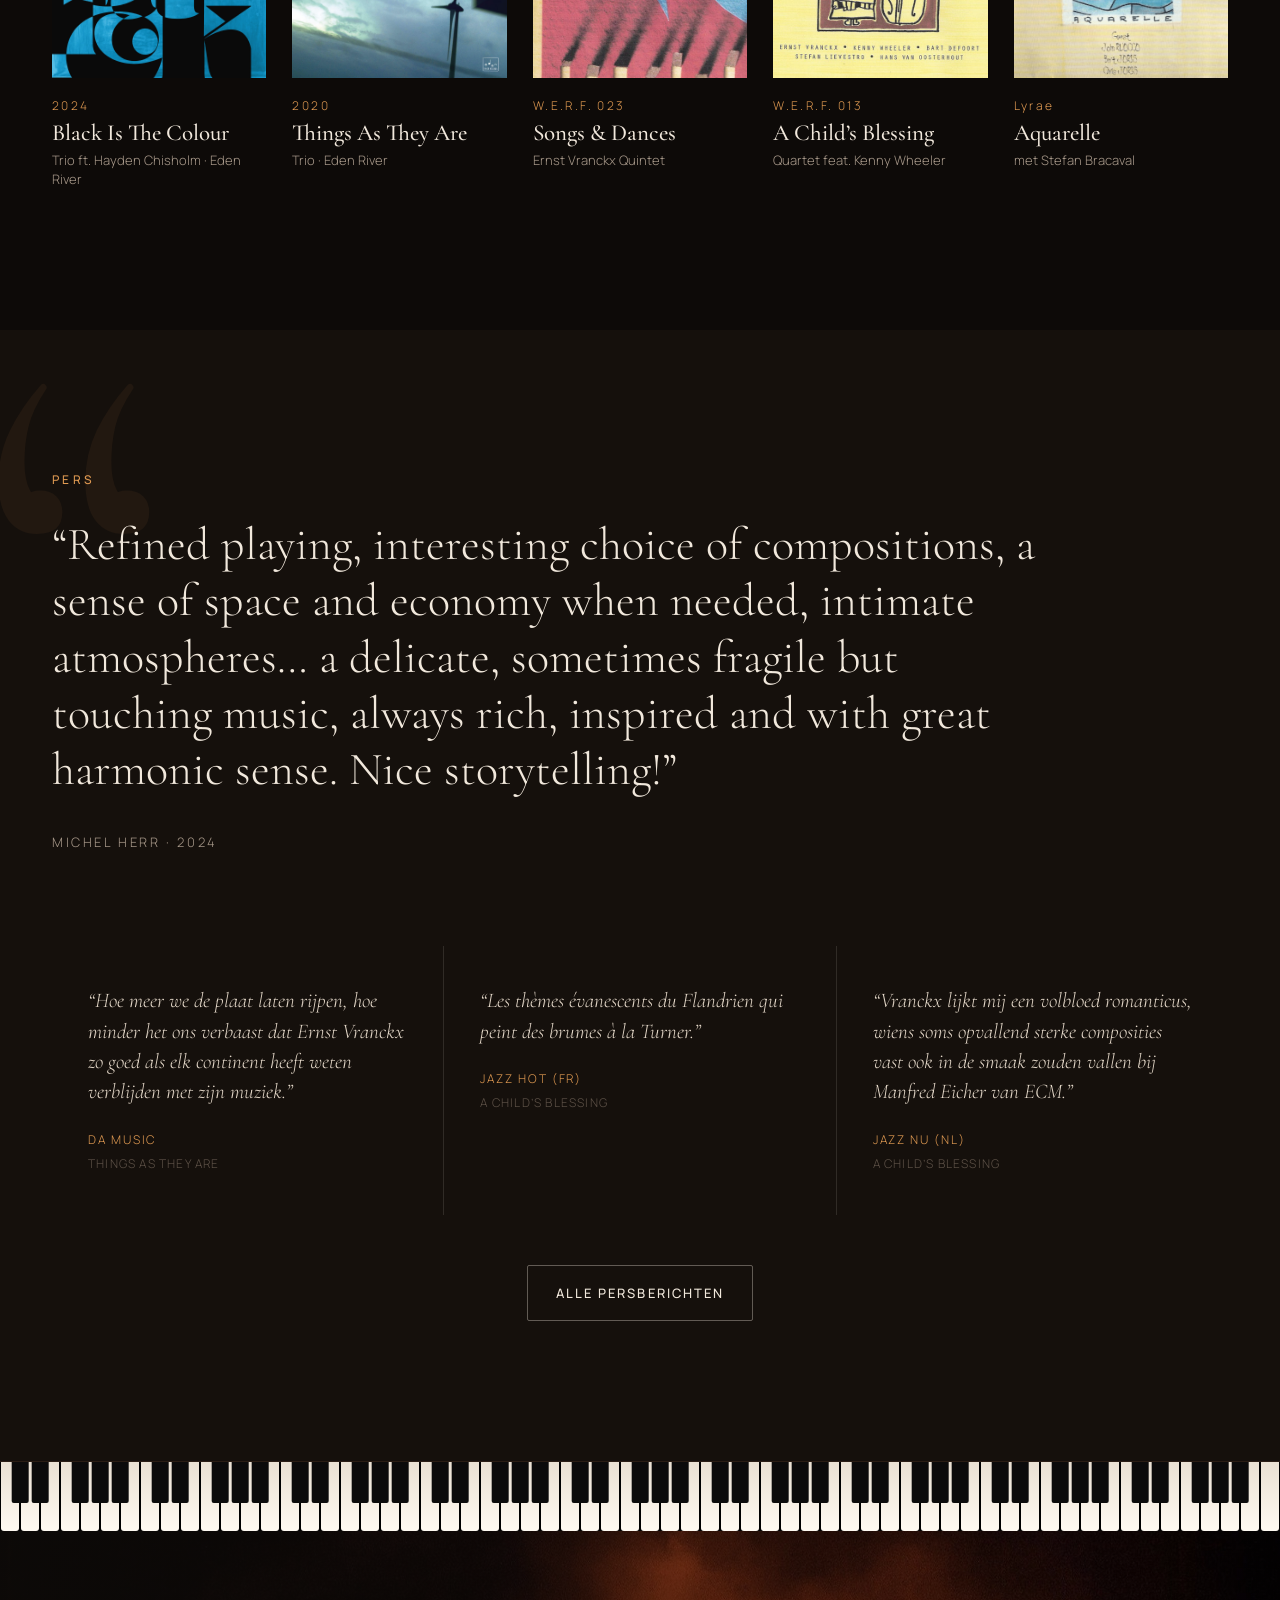
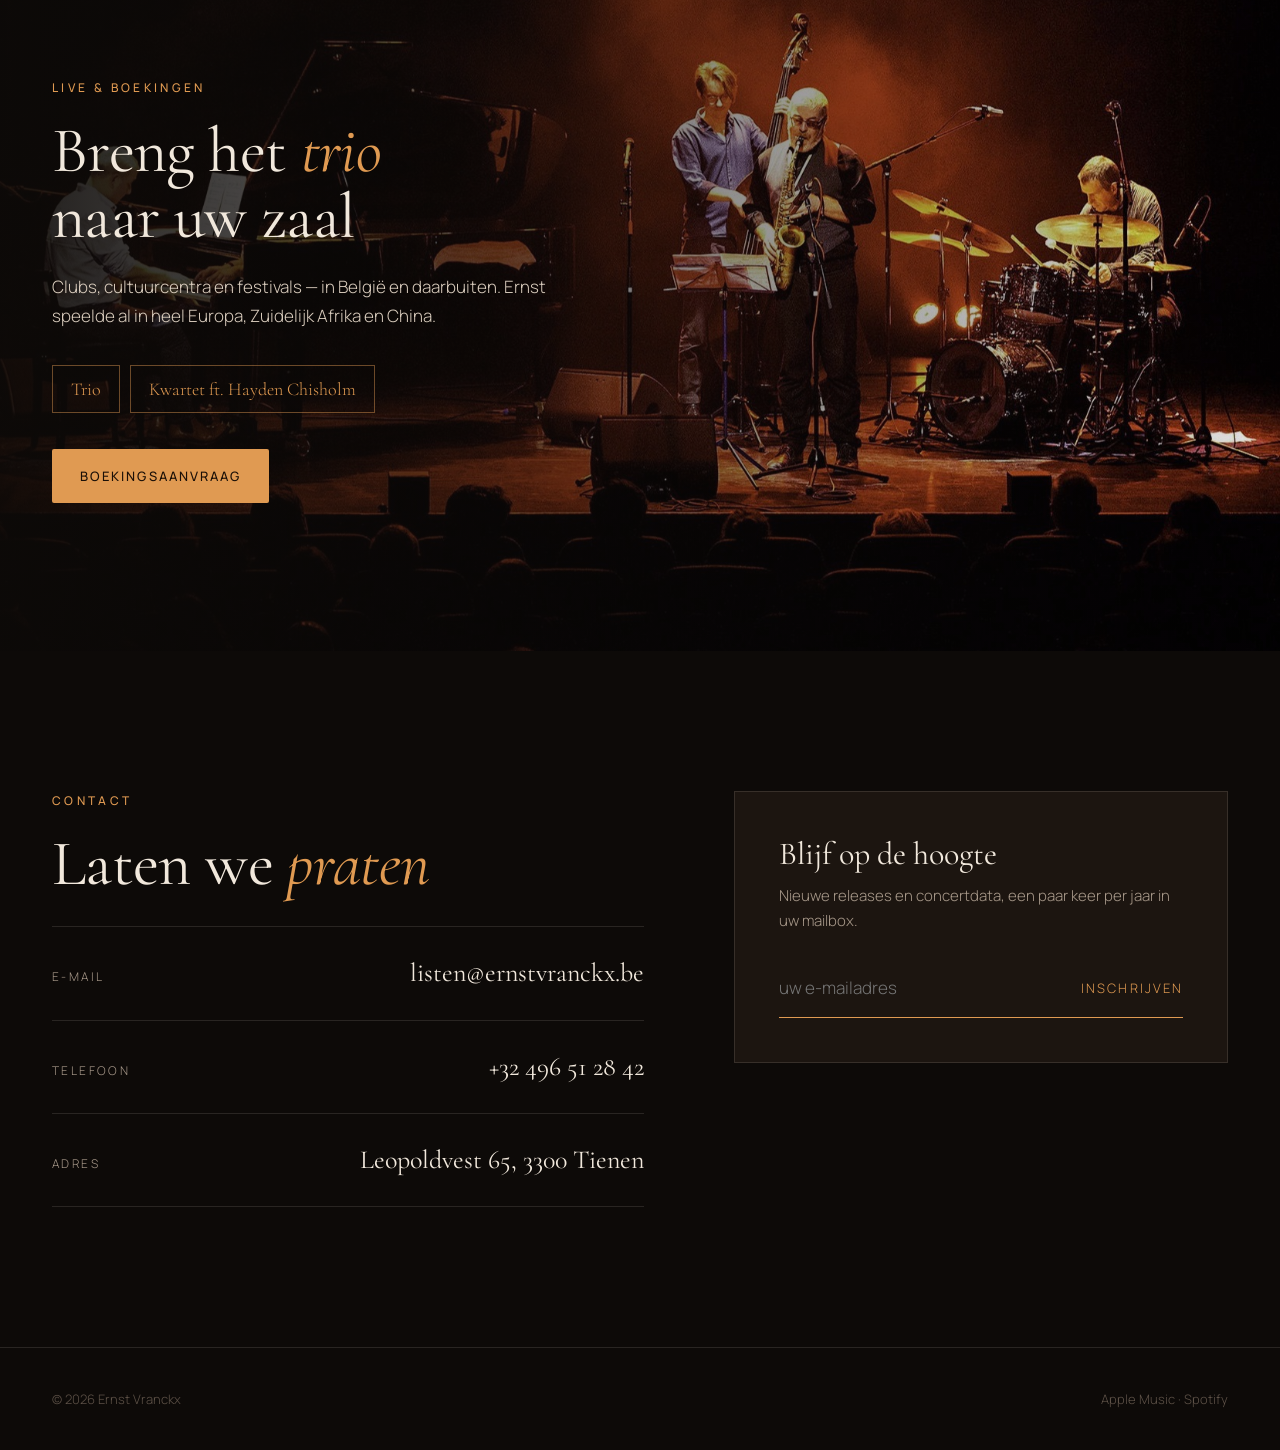
==== commit 5fef42dc: "Add interactive career timelines, piano/jazz scroll animations and Figma exports - Shared career dat" ====
--- a/designs/a-nocturne/index.html
+++ b/designs/a-nocturne/index.html
@@ -27,7 +27,8 @@
   h2 em{color:var(--amber);font-style:italic}
 
   /* nav */
-  .nav{position:fixed;inset:0 0 auto 0;z-index:20;display:flex;align-items:center;justify-content:space-between;padding:26px 40px;background:linear-gradient(var(--bg) 0%,rgba(13,10,8,0) 100%)}
+  .nav{transition:background .4s,padding .4s;position:fixed;inset:0 0 auto 0;z-index:20;display:flex;align-items:center;justify-content:space-between;padding:26px 40px;background:linear-gradient(var(--bg) 0%,rgba(13,10,8,0) 100%)}
+  .nav.scrolled{background:rgba(13,10,8,.92);backdrop-filter:blur(10px);padding-top:16px;padding-bottom:16px;border-bottom:1px solid var(--line)}
   .brand{font-family:var(--serif);font-size:24px;letter-spacing:.04em}
   .brand span{color:var(--amber)}
   .menu{display:flex;gap:34px;font-size:13px;letter-spacing:.14em;text-transform:uppercase}
@@ -79,9 +80,9 @@
   .player{margin-top:56px;display:flex;align-items:center;gap:20px;padding:18px 22px;background:var(--bg-3);border:1px solid var(--line)}
   .play{width:46px;height:46px;border-radius:50%;background:var(--amber);display:grid;place-items:center;flex:none}
   .play::after{content:"";border-left:13px solid #1a0f07;border-top:8px solid transparent;border-bottom:8px solid transparent;margin-left:4px}
-  .player .t{font-family:var(--serif);font-size:20px;line-height:1.2}
+  .player .t{flex:none;max-width:210px;font-family:var(--serif);font-size:20px;line-height:1.2}
   .player .t small{display:block;font-family:var(--sans);font-size:12px;color:var(--muted);letter-spacing:.08em}
-  .wave{flex:1;height:34px;display:flex;align-items:center;gap:3px}
+  .wave{flex:1;min-width:0;overflow:hidden;height:34px;display:flex;align-items:center;gap:3px}
   .wave i{flex:1;min-width:2px;background:#4a3f36;border-radius:2px}
   .wave i.on{background:var(--amber)}
   .player .time{font-size:12px;color:var(--muted);letter-spacing:.12em;text-transform:uppercase;white-space:nowrap}
@@ -168,6 +169,67 @@
     .disco-head{flex-direction:column;align-items:start}
     .wave{display:none}
   }
+
+  /* ===== Timeline: playable keyboard ===== */
+  .tl{background:radial-gradient(ellipse at 80% 0%,rgba(196,98,45,.16),transparent 55%),var(--bg);overflow:hidden}
+  .tl-head{display:flex;justify-content:space-between;align-items:end;gap:30px;flex-wrap:wrap;margin-bottom:50px}
+  .tl-head h2{margin-top:20px}
+  .tl-ctrl{display:flex;gap:10px}
+  .tl-ctrl button{font:inherit;font-size:12px;letter-spacing:.16em;text-transform:uppercase;font-weight:500;padding:13px 20px;background:none;color:var(--ink);border:1px solid rgba(241,232,220,.3);cursor:pointer;transition:.2s}
+  .tl-ctrl button:hover,.tl-ctrl button.on{border-color:var(--amber);color:var(--amber)}
+  .tl-card{display:grid;grid-template-columns:240px 1fr 220px;gap:50px;align-items:center;min-height:250px;padding:0 0 46px}
+  .tl-year{font-family:var(--serif);font-size:128px;line-height:.8;color:var(--amber);letter-spacing:-.03em}
+  .tl-type{display:inline-block;font-size:11px;letter-spacing:.24em;text-transform:uppercase;color:var(--muted);border:1px solid var(--line);padding:5px 10px;margin-bottom:16px}
+  .tl-type.album{color:#1a0f07;background:var(--amber);border-color:var(--amber)}
+  .tl-title{font-family:var(--serif);font-size:44px;line-height:1.05;margin-bottom:12px}
+  .tl-text{color:#d4c7b8;max-width:560px}
+  .tl-cat{margin-top:12px;font-size:12px;letter-spacing:.18em;text-transform:uppercase;color:var(--faint)}
+  .tl-media{aspect-ratio:1;position:relative}
+  .tl-media img{width:100%;height:100%;object-fit:cover;box-shadow:0 30px 60px -20px #000}
+  .tl-media .ph{position:absolute;inset:0;border:1px solid var(--line);display:grid;place-items:center;color:rgba(224,154,82,.5)}
+  .tl-media .ph svg{width:44%;fill:currentColor}
+  .tl-anim{animation:tlIn .55s cubic-bezier(.2,.7,.2,1)}
+  @keyframes tlIn{from{opacity:0;transform:translateY(14px)}to{opacity:1;transform:none}}
+  .kb-scroll{overflow-x:auto;padding-bottom:6px;scrollbar-width:thin}
+  .kb{position:relative;display:flex;min-width:760px;height:230px;padding:14px 14px 0;background:linear-gradient(#1b1410,#0b0806);border-radius:6px 6px 0 0;box-shadow:inset 0 2px 0 rgba(255,255,255,.05),0 40px 80px -30px #000}
+  .kb::before{content:"";position:absolute;left:0;right:0;top:0;height:14px;background:linear-gradient(90deg,#2a1d14,#4a2f1c,#2a1d14);border-radius:6px 6px 0 0}
+  .wk{position:relative;flex:1;margin:0 1px;border:0;cursor:pointer;background:linear-gradient(#f3ece1 0%,#fffaf2 70%,#e5dccd 100%);border-radius:0 0 6px 6px;box-shadow:inset 0 -10px 0 #d6cbb8,0 2px 0 #000;transition:transform .12s,box-shadow .12s,background .2s;display:flex;flex-direction:column;justify-content:flex-end;align-items:center;padding-bottom:22px;font-family:var(--sans);color:#3a2c20}
+  .wk:hover{background:linear-gradient(#f6efe4,#fff 70%,#eadfcf)}
+  .wk .yr{font-family:var(--serif);font-size:19px;font-weight:600;line-height:1}
+  .wk .dot{width:7px;height:7px;border-radius:50%;background:#c9bba6;margin-bottom:10px}
+  .wk.album .dot{background:var(--ember)}
+  .wk.on{transform:translateY(5px);background:linear-gradient(#f1c58f,#f7dcb4 70%,#e3a868);box-shadow:inset 0 -4px 0 #c88a4a,0 0 40px rgba(224,154,82,.55)}
+  .wk:focus-visible{outline:2px solid var(--amber);outline-offset:2px}
+  .bk{position:absolute;top:14px;width:calc((100% - 28px)/13*.58);height:58%;background:linear-gradient(#2a2a2a,#050505 85%);border-radius:0 0 4px 4px;box-shadow:inset 0 -6px 0 #333,0 4px 6px rgba(0,0,0,.6);transform:translateX(-50%);z-index:2;pointer-events:none}
+  .tl-hint{margin-top:18px;font-size:13px;color:var(--faint);letter-spacing:.06em}
+  .legend{display:flex;gap:22px;margin-top:6px;font-size:12px;color:var(--muted)}
+  .legend i{display:inline-block;width:7px;height:7px;border-radius:50%;margin-right:7px;background:#c9bba6}
+  .legend i.a{background:var(--ember)}
+
+  /* ===== Scroll effects ===== */
+  .notes-layer{position:fixed;inset:0;pointer-events:none;z-index:15;overflow:hidden;mix-blend-mode:screen}
+  .notes-layer svg{position:absolute;fill:var(--amber);will-change:transform}
+  .keys-divider{position:relative;height:70px;display:flex;background:#000;overflow:hidden;border-top:1px solid #2a1d14}
+  .keys-divider i{flex:1;margin:0 1px;background:linear-gradient(#e9e0d2,#fffaf2);border-radius:0 0 3px 3px;transition:transform .18s,background .18s}
+  .keys-divider i.p{transform:translateY(4px);background:linear-gradient(#e09a52,#f3c48c)}
+  .keys-divider b{position:absolute;top:0;width:1.3%;height:60%;background:#0b0b0b;border-radius:0 0 2px 2px;transform:translateX(-50%);z-index:2}
+  .rv{opacity:0;transform:translateY(34px);transition:opacity 1s cubic-bezier(.2,.7,.2,1),transform 1s cubic-bezier(.2,.7,.2,1)}
+  .rv.in{opacity:1;transform:none}
+  .wave i{transform-origin:center}
+  .player.inview .wave i{animation:eq 1.1s ease-in-out infinite alternate}
+  @keyframes eq{from{transform:scaleY(.35)}to{transform:scaleY(1)}}
+  .cover .vinyl{will-change:transform}
+  .hero img{will-change:transform}
+  @media (max-width:980px){
+    .tl-card{grid-template-columns:1fr;gap:18px}
+    .tl-year{font-size:84px}
+    .tl-media{max-width:200px}
+  }
+  @media (prefers-reduced-motion:reduce){
+    .rv{opacity:1;transform:none;transition:none}
+    .notes-layer{display:none}
+    .player.inview .wave i,.tl-anim{animation:none}
+  }
 </style>
 </head>
 <body>
@@ -175,7 +237,7 @@
 <nav class="nav">
   <a class="brand" href="#">Ernst <span>Vranckx</span></a>
   <div class="menu">
-    <a href="#muziek">Muziek</a><a href="#bio">Bio</a><a href="#disco">Discografie</a><a href="#pers">Pers</a><a href="#live">Live</a><a href="#contact">Contact</a>
+    <a href="#muziek">Muziek</a><a href="#bio">Bio</a><a href="#tijdlijn">Tijdlijn</a><a href="#disco">Discografie</a><a href="#pers">Pers</a><a href="#live">Live</a><a href="#contact">Contact</a>
   </div>
   <div class="lang"><b>NL</b><a href="#">FR</a><a href="#">DE</a><a href="#">EN</a></div>
 </nav>
@@ -236,15 +298,29 @@
       <p>Ernst Vranckx, geboren te Leuven op 3 april 1966, begint zijn muzikale carrière eind jaren ’80. Zijn muziek wordt omschreven als <em>European Cool</em> met etnische en klassieke invloeden — een blend die ver buiten de grenzen weerklank vindt.</p>
       <p>Na zijn werk met de Chris Joris Experience volgt een samenwerking met trompettist Kenny Wheeler, met het album “A Child’s Blessing” voor W.E.R.F. als resultaat. Doorheen de jaren speelde hij concerten, festivals, radio- en tv-sessies in heel Europa, Zuidelijk Afrika en China.</p>
       <p>Sinds 2015 werkt hij samen met de Duitse producer Ralf Kemper (Alan Broadbent, Arturo Sandoval, Jimmy Scott) voor het label Eden River Records.</p>
-      <div class="timeline">
-        <div><b>1994</b><span>Prix Nicolas Dor met fluitist Stefan Bracaval — album “Aquarelle”</span></div>
-        <div><b>W.E.R.F.</b><span>“A Child’s Blessing” met Kenny Wheeler en kwintet-album “Songs &amp; Dances”</span></div>
-        <div><b>2020</b><span>“Things As They Are” met Paul G. Ulrich &amp; Kris Duerinckx</span></div>
-        <div><b>2024</b><span>“Black Is The Colour” met Hayden Chisholm</span></div>
+    </div>
+  </div>
+</section>
+
+<div class="keys-divider" data-keys="48" aria-hidden="true"></div>
+
+<section class="tl" id="tijdlijn">
+  <div class="wrap">
+    <div class="tl-head">
+      <div><div class="eyebrow">Tijdlijn</div><h2>Een carrière in<br><em>dertien noten</em></h2></div>
+      <div class="tl-ctrl">
+        <button id="tlPlay" type="button">▶ Speel de tijdlijn</button>
+        <button id="tlMute" type="button">♪ Geluid aan</button>
       </div>
     </div>
-  </div>
-</section>
+    <div class="tl-card" id="tlCard" aria-live="polite"></div>
+    <div class="kb-scroll"><div class="kb" id="kb" role="tablist" aria-label="Tijdlijn van Ernst Vranckx"></div></div>
+    <div class="legend"><span><i class="a"></i>Album</span><span><i></i>Mijlpaal, prijs of samenwerking</span></div>
+    <p class="tl-hint">Speel op de toetsen, of gebruik ← → om door zijn carrière te wandelen.</p>
+  </div>
+</section>
+
+<div class="keys-divider" data-keys="48" aria-hidden="true"></div>
 
 <section id="disco">
   <div class="wrap">
@@ -276,6 +352,7 @@
   </div>
 </section>
 
+<div class="keys-divider" data-keys="64" aria-hidden="true"></div>
 <section class="live" id="live">
   <img src="../../assets/img/trio-wide.jpg" alt="Ernst Vranckx kwartet op het podium">
   <div class="wrap">
@@ -314,7 +391,94 @@
 
 <script>
   const w=document.getElementById('wave');
-  for(let i=0;i<64;i++){const b=document.createElement('i');b.style.height=(18+Math.abs(Math.sin(i*.55)*60+Math.sin(i*1.7)*22))+'%';if(i<14)b.className='on';w.appendChild(b)}
+  for(let i=0;i<44;i++){const b=document.createElement('i');b.style.height=(18+Math.abs(Math.sin(i*.55)*60+Math.sin(i*1.7)*22))+'%';if(i<14)b.className='on';w.appendChild(b)}
+</script>
+<script src="../../assets/js/career.js"></script>
+<script src="../../assets/js/piano.js"></script>
+<script>
+(function(){
+  const reduce = matchMedia('(prefers-reduced-motion: reduce)').matches;
+  const IMG = '../../assets/img/';
+  const NOTE = '<svg viewBox="0 0 24 32"><ellipse cx="8" cy="26" rx="6.5" ry="4.6" transform="rotate(-22 8 26)"/><rect x="12.6" y="3" width="2" height="23"/><path d="M14.6 3c0 6 7.5 7 7.5 14.5-1.2-4.4-4.4-6.3-7.5-6.3z"/></svg>';
+  const BEAM = '<svg viewBox="0 0 38 32"><ellipse cx="7" cy="27" rx="6.3" ry="4.5" transform="rotate(-22 7 27)"/><ellipse cx="29" cy="23" rx="6.3" ry="4.5" transform="rotate(-22 29 23)"/><rect x="11.4" y="5" width="2" height="22"/><rect x="33.4" y="1" width="2" height="22"/><path d="M11.4 5 35.4 1v5l-24 4z"/></svg>';
+
+  /* ---------- Timeline keyboard ---------- */
+  const data = window.CAREER, kb = document.getElementById('kb'), card = document.getElementById('tlCard');
+  let cur = data.length - 1;
+  data.forEach((e,i)=>{
+    const k = document.createElement('button');
+    k.className = 'wk' + (e.type==='album' ? ' album' : '');
+    k.type='button'; k.setAttribute('role','tab'); k.setAttribute('aria-label', e.label+': '+e.title);
+    k.innerHTML = '<span class="dot"></span><span class="yr">'+e.y+'</span>';
+    k.addEventListener('click',()=>{ select(i,true); });
+    kb.appendChild(k);
+  });
+  // black keys following a piano pattern (after C, D, F, G, A)
+  const pattern=[1,1,0,1,1,1,0];
+  for(let i=0;i<data.length-1;i++){ if(pattern[i%7]){ const b=document.createElement('span'); b.className='bk'; b.style.left='calc(14px + (100% - 28px)/'+data.length+'*'+(i+1)+')'; kb.appendChild(b);} }
+  function select(i, sound){
+    cur = (i+data.length)%data.length;
+    const e = data[cur];
+    [...kb.querySelectorAll('.wk')].forEach((k,j)=>{k.classList.toggle('on',j===cur);k.setAttribute('aria-selected',j===cur)});
+    const media = e.cover ? '<img src="'+IMG+e.cover+'" alt="Hoes '+e.title+'">' : '<div class="ph">'+(cur%2?BEAM:NOTE)+'</div>';
+    card.innerHTML = '<div class="tl-year tl-anim">'+e.label.replace('Eind jaren ','').replace('Jaren ','')+'</div>'+
+      '<div class="tl-anim"><span class="tl-type '+(e.type==='album'?'album':'')+'">'+e.type+' · '+e.label+'</span><div class="tl-title">'+e.title+'</div><p class="tl-text">'+e.text+'</p>'+(e.cat?'<div class="tl-cat">'+e.cat+'</div>':'')+'</div>'+
+      '<div class="tl-media tl-anim">'+media+'</div>';
+    const key=kb.querySelectorAll('.wk')[cur], sc=kb.parentNode; if(sc.scrollWidth>sc.clientWidth) sc.scrollTo({left:key.offsetLeft-sc.clientWidth/2+key.offsetWidth/2,behavior:'smooth'});
+    if(sound) Piano.note(cur);
+  }
+  select(cur,false);
+  document.addEventListener('keydown',ev=>{
+    const r = kb.getBoundingClientRect(); if(r.top>innerHeight||r.bottom<0) return;
+    if(ev.key==='ArrowRight'){select(cur+1,true);ev.preventDefault()}
+    if(ev.key==='ArrowLeft'){select(cur-1,true);ev.preventDefault()}
+  });
+  const mute = document.getElementById('tlMute');
+  mute.onclick=()=>{Piano.muted=!Piano.muted; mute.textContent = Piano.muted?'♪ Geluid uit':'♪ Geluid aan'; mute.classList.toggle('on',Piano.muted)};
+  let playing=null; const playBtn=document.getElementById('tlPlay');
+  playBtn.onclick=()=>{
+    if(playing){clearInterval(playing);playing=null;playBtn.textContent='▶ Speel de tijdlijn';playBtn.classList.remove('on');return}
+    let i=0; select(i,true); playBtn.textContent='■ Stop'; playBtn.classList.add('on');
+    playing=setInterval(()=>{ i++; if(i>=data.length){clearInterval(playing);playing=null;playBtn.textContent='▶ Speel de tijdlijn';playBtn.classList.remove('on');Piano.chord([-9,-5,-2,3]);return} select(i,true)},1100);
+  };
+
+  /* ---------- Piano-key dividers ---------- */
+  const dividers=[...document.querySelectorAll('.keys-divider')];
+  dividers.forEach(d=>{ const n=+d.dataset.keys; for(let i=0;i<n;i++) d.appendChild(document.createElement('i'));
+    for(let i=0;i<n-1;i++){ if([1,1,0,1,1,1,0][i%7]){ const b=document.createElement('b'); b.style.left=((i+1)/n*100)+'%'; d.appendChild(b);} } });
+
+  /* ---------- Floating notes ---------- */
+  const layer=document.createElement('div'); layer.className='notes-layer'; document.body.appendChild(layer);
+  const notes=[];
+  if(!reduce){ for(let i=0;i<16;i++){ const w=document.createElement('div'); w.innerHTML=i%3?NOTE:BEAM; const s=w.firstChild; const size=14+Math.random()*26;
+      s.style.width=size+'px'; s.style.left=(Math.random()*100)+'vw'; s.style.opacity=(.12+Math.random()*.28).toFixed(2); layer.appendChild(s);
+      notes.push({el:s,base:Math.random()*1.4,speed:.25+Math.random()*.7,amp:10+Math.random()*30,ph:Math.random()*6.28,rot:-20+Math.random()*40}); } }
+
+  /* ---------- Reveal on scroll ---------- */
+  const rvSel='.release h2,.release .lead,.credits,.tracks,.btns,.player,.bio h2,.bio p,.timeline div,.disco-head,.album,.big-quote,.quotes figure,.live-box,.contact h2,.contact-list,.newsletter,.tl-head,.kb-scroll';
+  const io=new IntersectionObserver(es=>es.forEach(e=>{ if(e.isIntersecting){e.target.classList.add('in'); if(e.target.classList.contains('player')) e.target.classList.add('inview');} }),{threshold:.15});
+  document.querySelectorAll(rvSel).forEach((el,i)=>{ if(!reduce){el.classList.add('rv'); el.style.transitionDelay=((i%5)*80)+'ms';} io.observe(el); });
+  document.querySelectorAll('.wave i').forEach((b,i)=>b.style.animationDelay=(i*47%900)+'ms');
+
+  /* ---------- Scroll-linked effects ---------- */
+  const heroImg=document.querySelector('.hero img'), vinyl=document.querySelector('.cover .vinyl'), cover=document.querySelector('.cover');
+  function prog(el){ const r=el.getBoundingClientRect(); return Math.min(1,Math.max(0,(innerHeight-r.top)/(innerHeight+r.height))); }
+  let ticking=false;
+  function frame(){
+    ticking=false; const y=scrollY, H=innerHeight;
+    document.querySelector('.nav').classList.toggle('scrolled', y>60);
+    if(!reduce){
+      heroImg.style.transform='translateY('+(y*.3)+'px) scale('+(1+y*.0002)+')';
+      const p=prog(cover); vinyl.style.transform='translateX('+(-38+Math.min(1,p*1.6)*38)+'%) rotate('+(y*.35)+'deg)';
+      notes.forEach(n=>{ const span=H+160; const ty=((n.base*span - y*n.speed) % span + span) % span - 80;
+        const tx=Math.sin(y*.004+n.ph)*n.amp; n.el.style.transform='translate('+tx+'px,'+ty+'px) rotate('+(n.rot+Math.sin(y*.003+n.ph)*15)+'deg)'; });
+    }
+    dividers.forEach(d=>{ const p=prog(d), keys=d.querySelectorAll('i'), n=keys.length, at=p*(n+6)-3;
+      keys.forEach((k,i)=>k.classList.toggle('p',Math.abs(i-at)<2.2)); });
+  }
+  addEventListener('scroll',()=>{ if(!ticking){ticking=true;requestAnimationFrame(frame)} },{passive:true});
+  addEventListener('resize',frame); frame();
+})();
 </script>
 </body>
 </html>
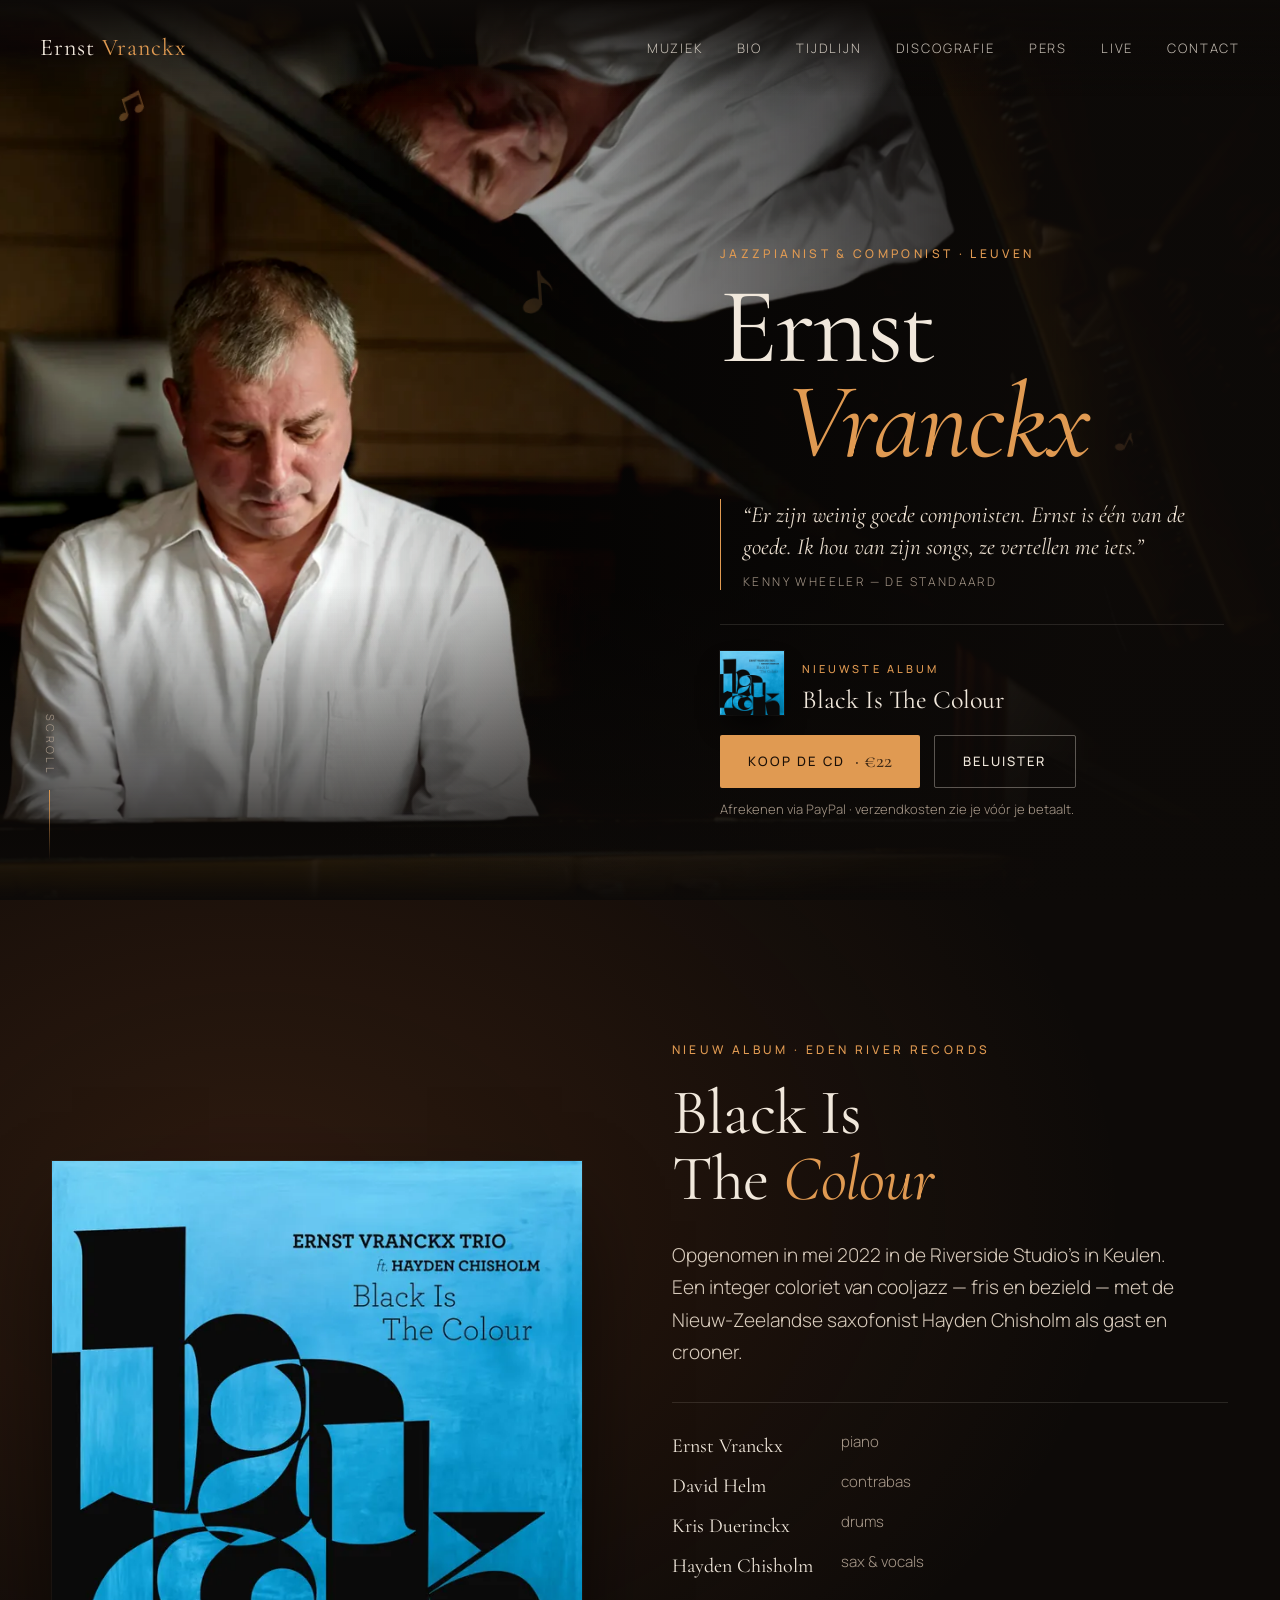
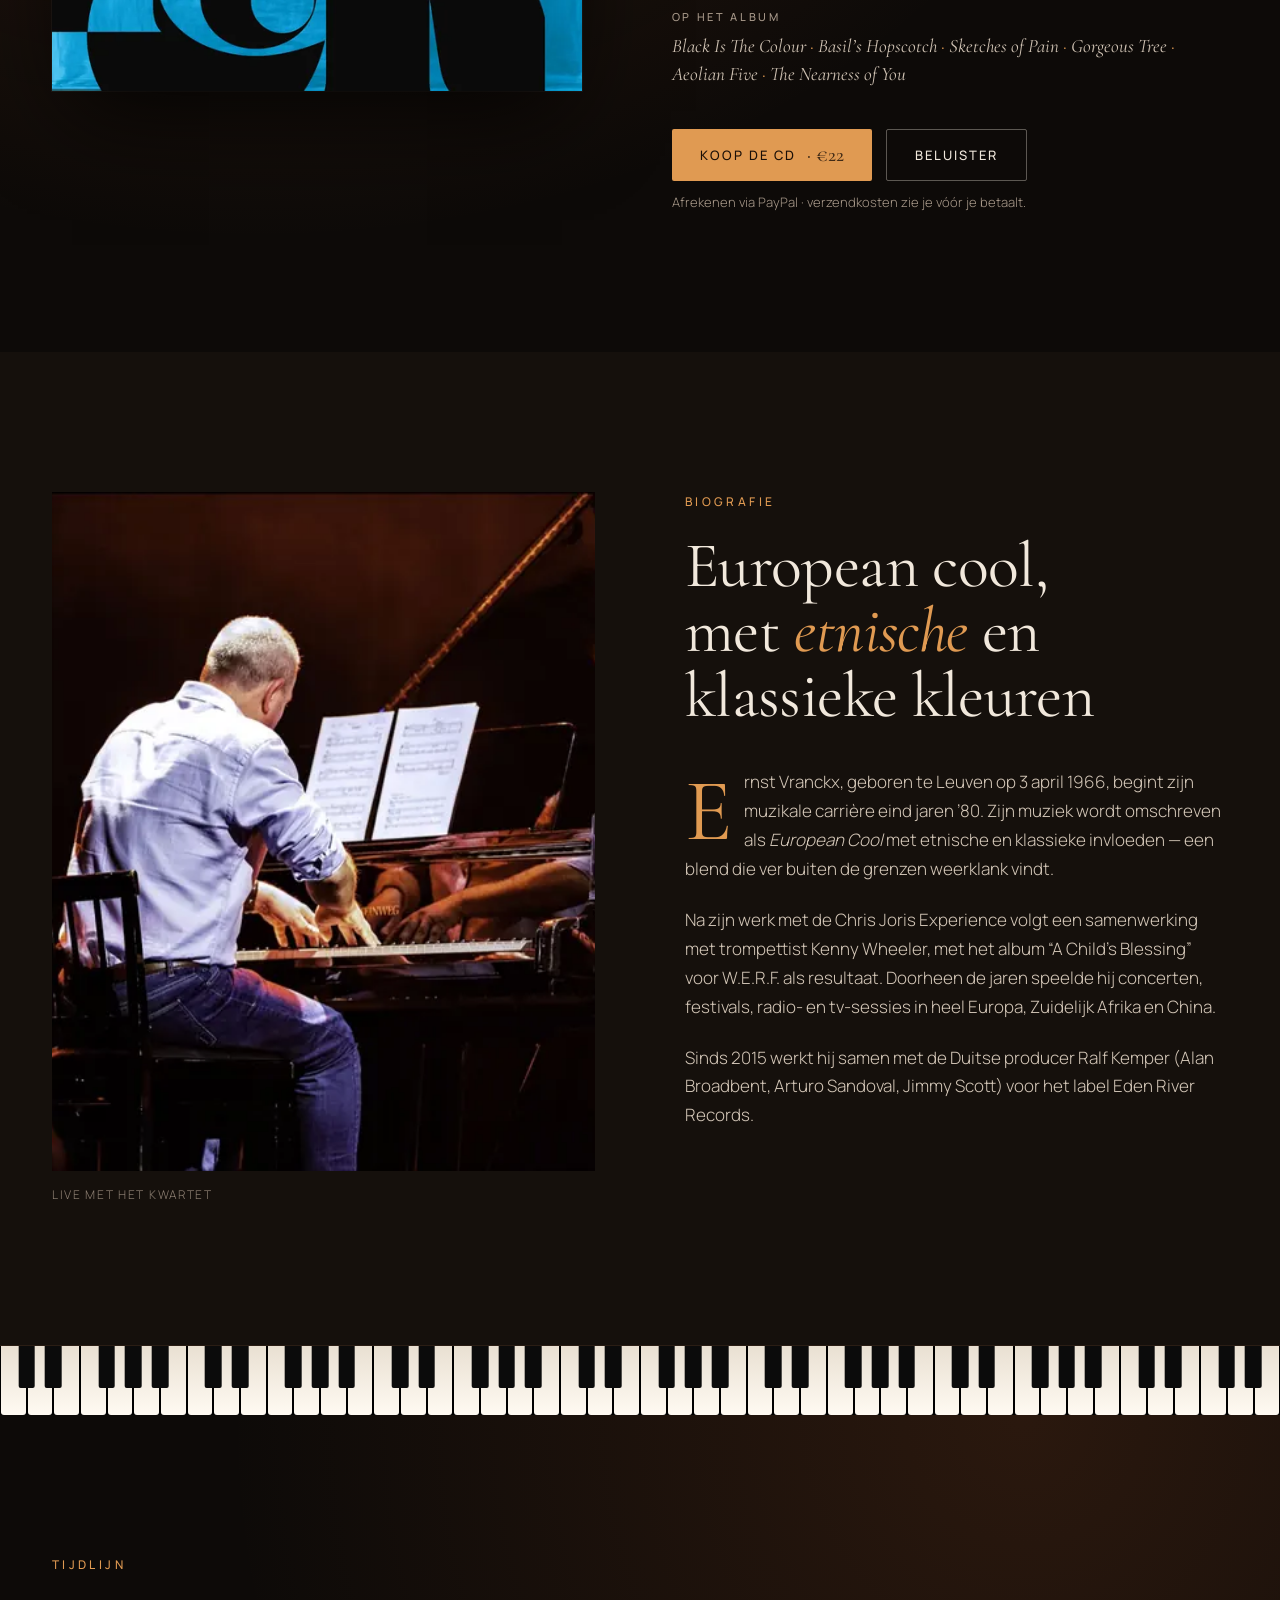
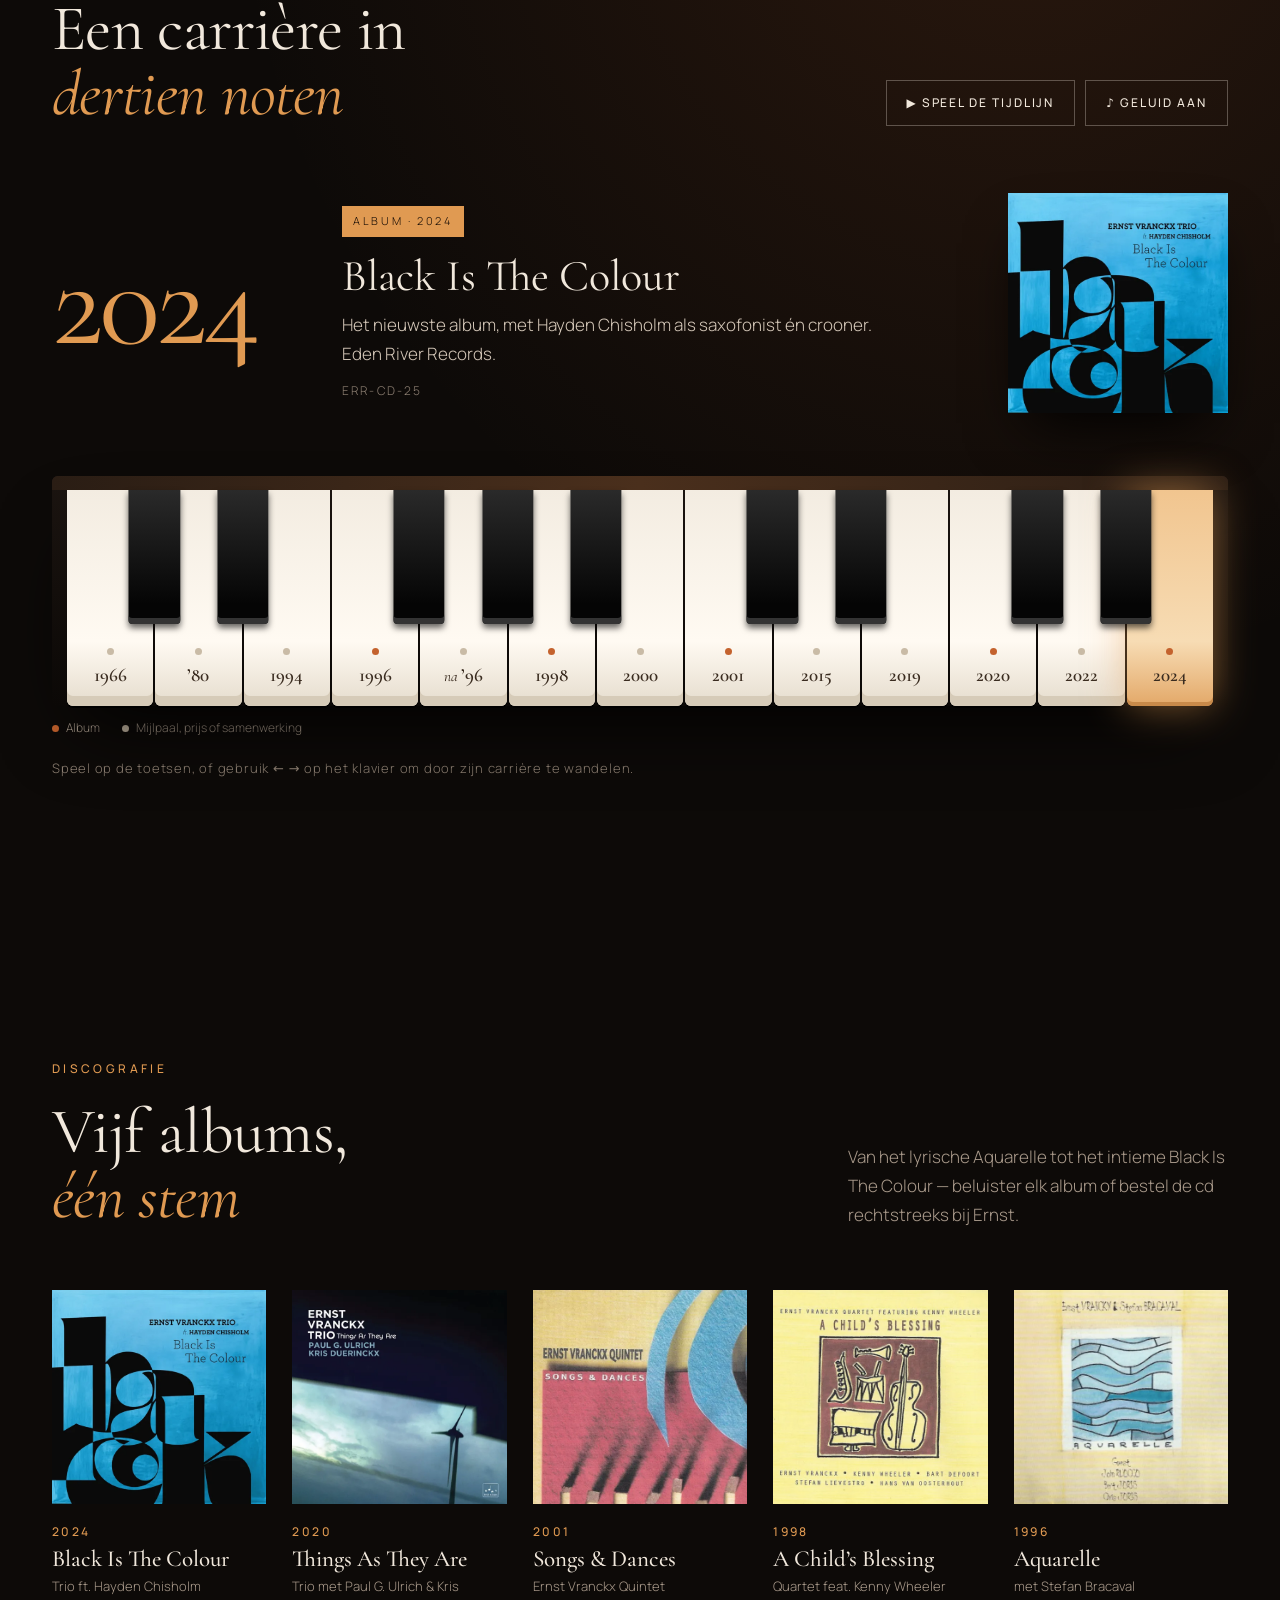
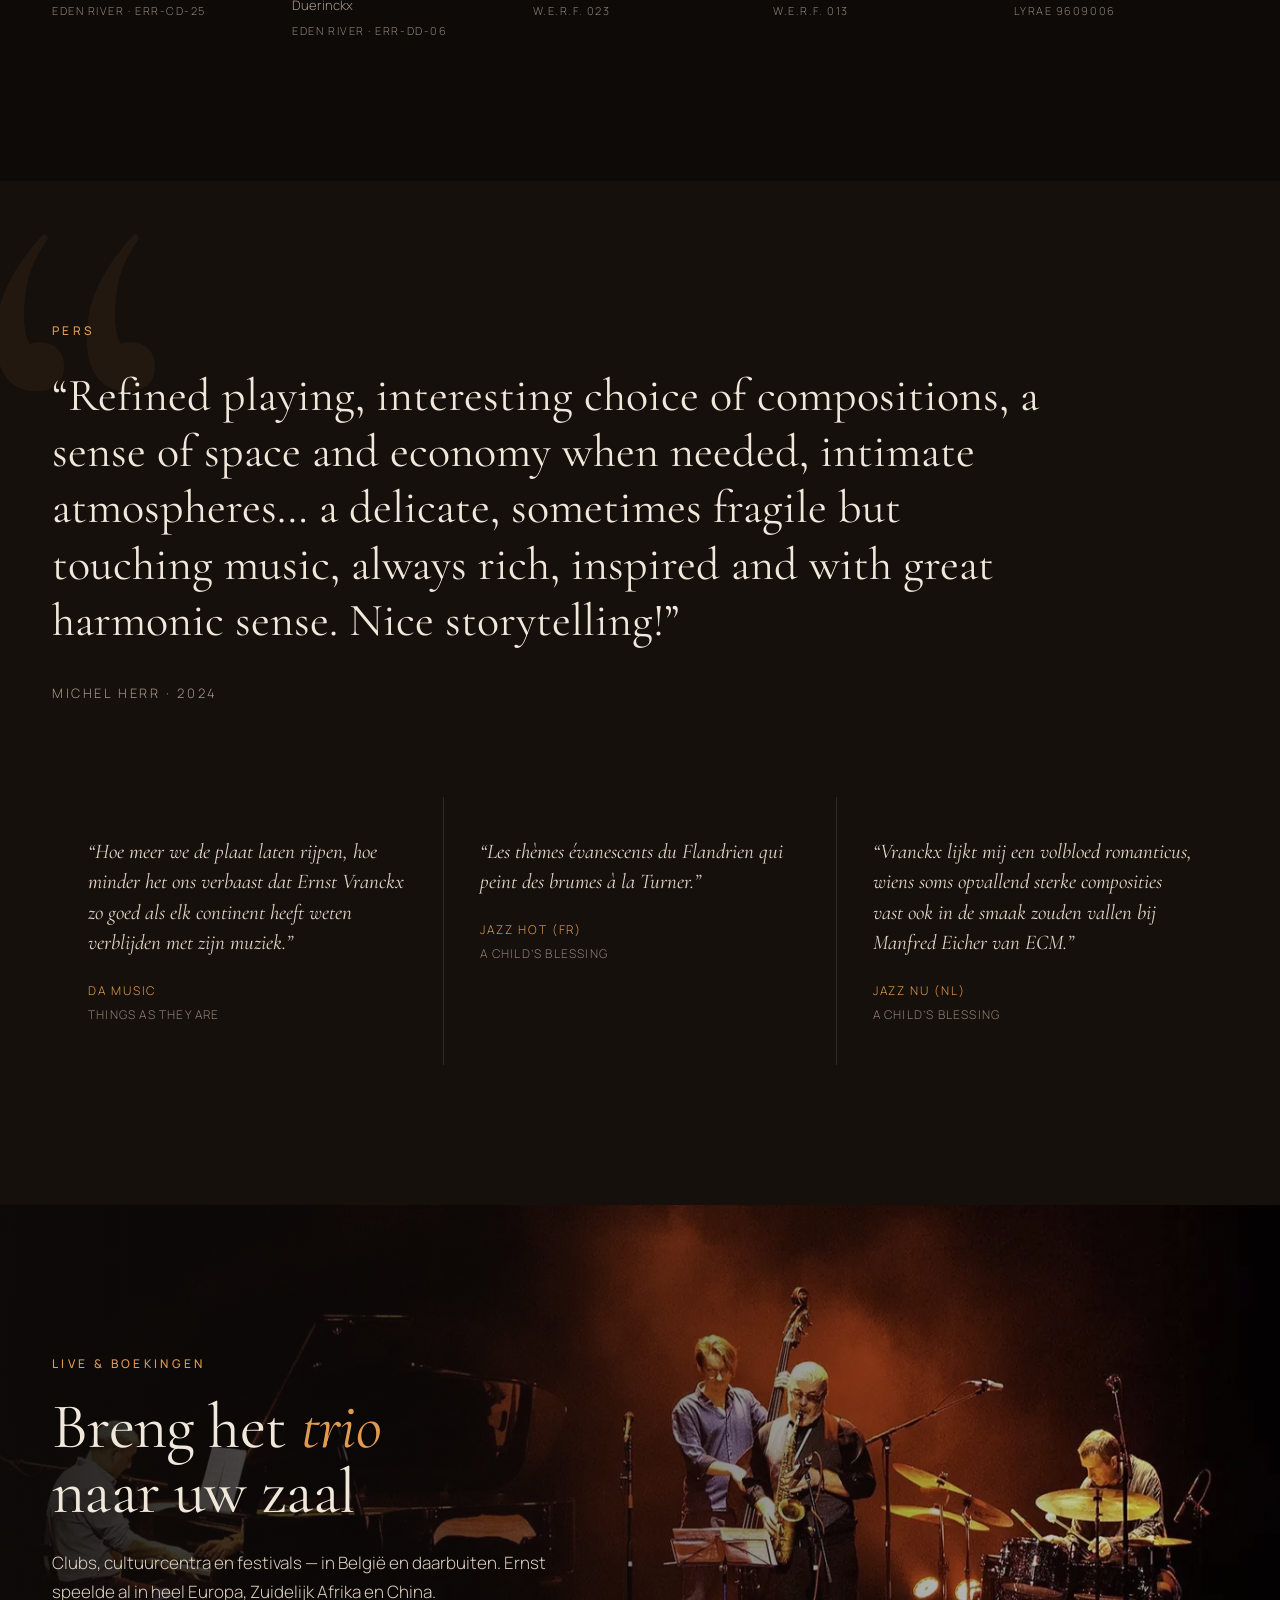
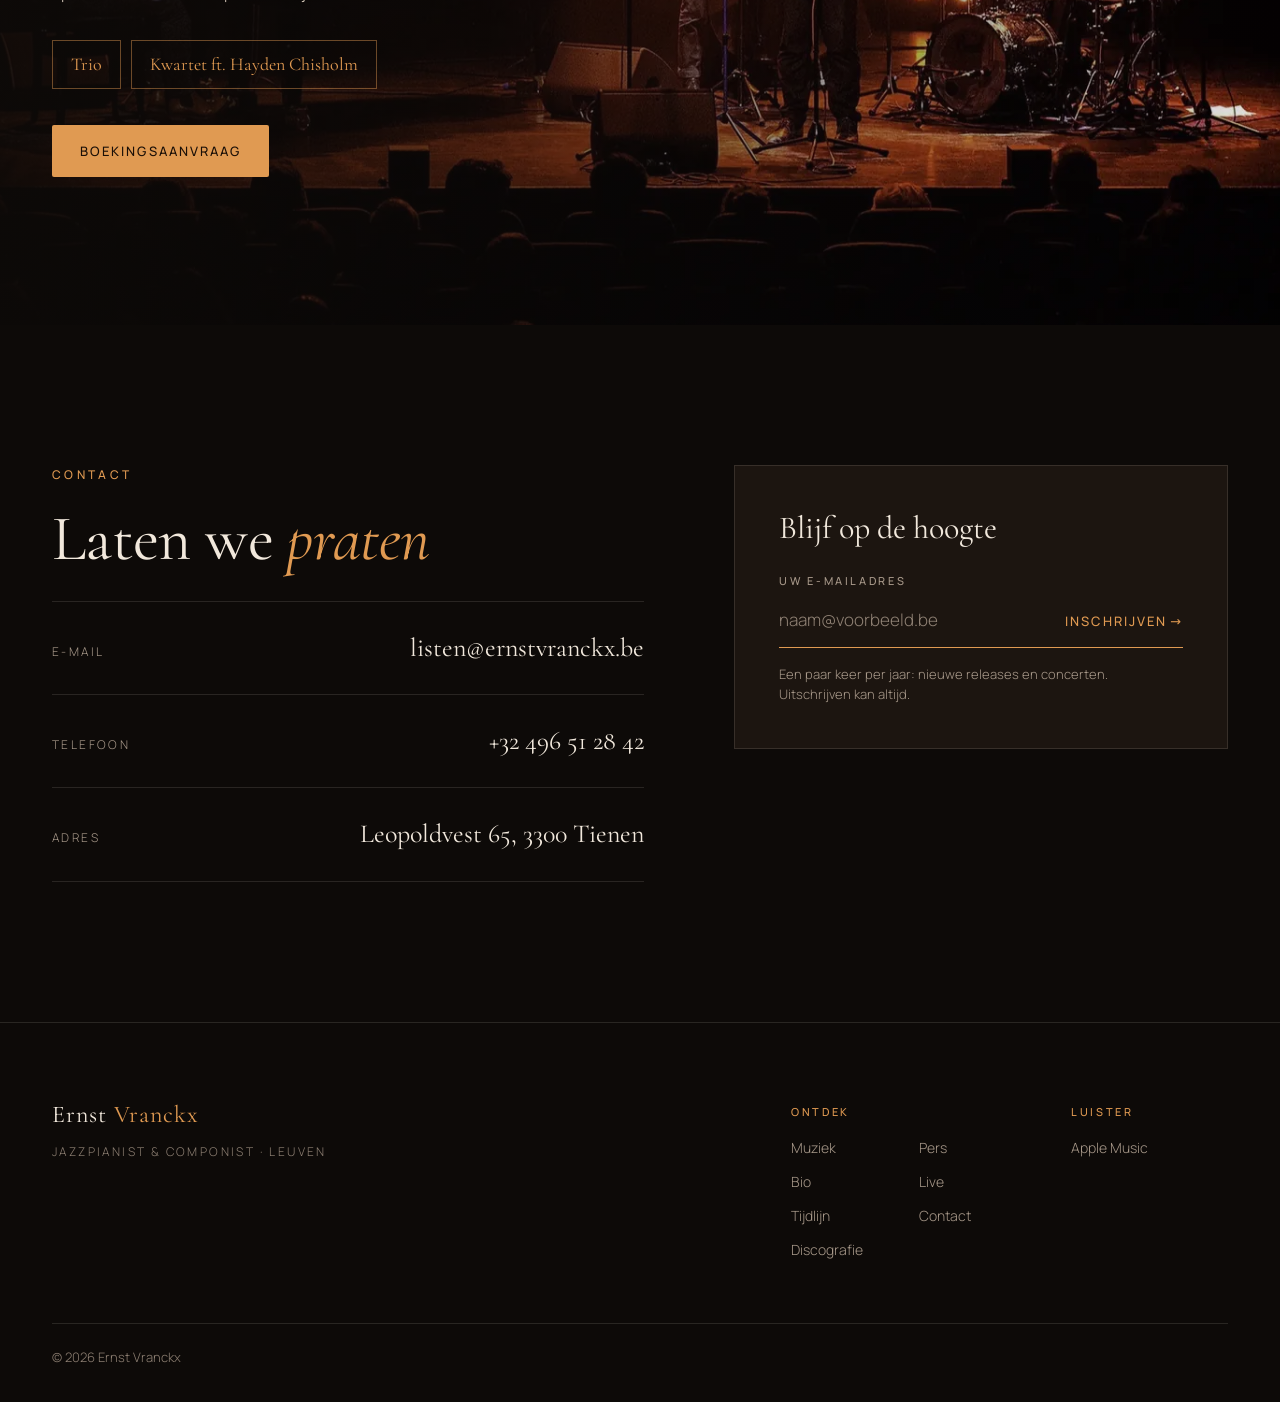
==== commit c017f83b: "Design A: apply the fixes all five UX reviews agreed on Mobile menu, album with buy/listen in the he" ====
--- a/designs/a-nocturne/index.html
+++ b/designs/a-nocturne/index.html
@@ -4,52 +4,98 @@
 <meta charset="utf-8">
 <meta name="viewport" content="width=device-width, initial-scale=1">
 <title>Ernst Vranckx · Pianist & componist</title>
-<link rel="preconnect" href="https://fonts.googleapis.com">
-<link rel="preconnect" href="https://fonts.gstatic.com" crossorigin>
-<link href="https://fonts.googleapis.com/css2?family=Cormorant+Garamond:ital,wght@0,400;0,500;0,600;1,400;1,500&family=Manrope:wght@300;400;500;600&display=swap" rel="stylesheet">
+<link rel="stylesheet" href="../../assets/fonts/a-nocturne.css">
 <style>
   :root{
     --bg:#0d0a08; --bg-2:#15100c; --bg-3:#1c1510;
-    --ink:#f1e8dc; --muted:#a8998a; --faint:#5e5248;
-    --amber:#e09a52; --ember:#c4622d; --line:rgba(241,232,220,.12);
+    --ink:#f1e8dc; --muted:#a8998a; --faint:#8f8174;
+    --amber:#e09a52; --ember:#c4622d; --error:#f2967a; --line:rgba(241,232,220,.12);
     --serif:"Cormorant Garamond", Georgia, serif;
     --sans:"Manrope", system-ui, sans-serif;
     --wrap:1240px;
+    --hdr:96px; --hdr-s:72px;
   }
   *{box-sizing:border-box;margin:0;padding:0}
   html{scroll-behavior:smooth}
+  html.menu-open{overflow:hidden}
   body{background:var(--bg);color:var(--ink);font-family:var(--sans);font-weight:300;font-size:17px;line-height:1.7;-webkit-font-smoothing:antialiased}
-  img{display:block;max-width:100%}
+  img{display:block;max-width:100%;height:auto}
+  picture{display:contents}
+  picture>source{display:none}
   a{color:inherit;text-decoration:none}
+  ul,ol{list-style:none}
+  :focus-visible{outline:2px solid var(--amber);outline-offset:3px}
+  [id]{scroll-margin-top:var(--hdr-s)}
   .wrap{max-width:var(--wrap);margin:0 auto;padding:0 32px}
   .eyebrow{font-size:12px;letter-spacing:.28em;text-transform:uppercase;color:var(--amber);font-weight:500}
   h2{font-family:var(--serif);font-weight:400;font-size:clamp(40px,5vw,68px);line-height:1.02;letter-spacing:-.01em}
   h2 em{color:var(--amber);font-style:italic}
 
+  /* skip link */
+  .skip{position:fixed;left:16px;top:12px;z-index:50;padding:12px 20px;background:var(--amber);color:#1a0f07;font-size:13px;letter-spacing:.16em;text-transform:uppercase;font-weight:500;transform:translateY(-160%);transition:transform .2s}
+  .skip:focus{transform:none}
+
   /* nav */
-  .nav{transition:background .4s,padding .4s;position:fixed;inset:0 0 auto 0;z-index:20;display:flex;align-items:center;justify-content:space-between;padding:26px 40px;background:linear-gradient(var(--bg) 0%,rgba(13,10,8,0) 100%)}
-  .nav.scrolled{background:rgba(13,10,8,.92);backdrop-filter:blur(10px);padding-top:16px;padding-bottom:16px;border-bottom:1px solid var(--line)}
-  .brand{font-family:var(--serif);font-size:24px;letter-spacing:.04em}
+  .nav{transition:background .4s,height .4s;position:fixed;inset:0 0 auto 0;z-index:20;height:var(--hdr);display:flex;align-items:center;justify-content:space-between;gap:24px;padding:0 40px;background:linear-gradient(var(--bg) 0%,rgba(13,10,8,0) 100%)}
+  .nav.scrolled{height:var(--hdr-s);background:rgba(13,10,8,.92);backdrop-filter:blur(10px);-webkit-backdrop-filter:blur(10px);border-bottom:1px solid var(--line)}
+  .brand{font-family:var(--serif);font-size:24px;letter-spacing:.04em;line-height:1;padding:10px 0}
   .brand span{color:var(--amber)}
   .menu{display:flex;gap:34px;font-size:13px;letter-spacing:.14em;text-transform:uppercase}
-  .menu a{opacity:.8;transition:opacity .2s}
+  .menu a{opacity:.8;transition:opacity .2s;padding:10px 0}
   .menu a:hover{opacity:1;color:var(--amber)}
-  .lang{display:flex;gap:12px;font-size:12px;letter-spacing:.14em;color:var(--muted)}
-  .lang b{color:var(--ink);font-weight:500;border-bottom:1px solid var(--amber)}
+  .lang{display:flex;font-size:12px;letter-spacing:.14em;color:var(--muted)}
+  .lang a{display:grid;place-items:center;min-width:44px;min-height:44px}
+  .lang a:hover{color:var(--ink)}
+  .lang a[aria-current]{color:var(--ink);font-weight:500;text-decoration:underline;text-decoration-color:var(--amber);text-underline-offset:6px}
+  .menu-btn{display:none;align-items:center;gap:12px;min-height:44px;min-width:44px;padding:0 2px 0 12px;margin-right:-2px;background:none;border:0;color:var(--ink);font:500 12px/1 var(--sans);letter-spacing:.24em;text-transform:uppercase;cursor:pointer}
+  .burger{position:relative;width:24px;height:10px}
+  .burger::before,.burger::after{content:"";position:absolute;left:0;right:0;height:1.5px;background:var(--amber);transition:transform .3s,top .3s}
+  .burger::before{top:0}
+  .burger::after{top:8.5px;left:8px}
+  .menu-btn[aria-expanded="true"] .burger::before{top:4.25px;transform:rotate(45deg)}
+  .menu-btn[aria-expanded="true"] .burger::after{top:4.25px;left:0;transform:rotate(-45deg)}
+
+  /* mobile menu panel */
+  .sheet{display:none}
+  .sheet-links{counter-reset:m;border-top:1px solid var(--line)}
+  .sheet-links a{display:flex;align-items:baseline;gap:18px;padding:11px 0;border-bottom:1px solid var(--line);font-family:var(--serif);font-size:32px;line-height:1.15}
+  .sheet-links a::before{counter-increment:m;content:"0" counter(m);font-family:var(--sans);font-size:11px;letter-spacing:.2em;color:var(--amber);font-weight:500;width:22px}
+  .sheet-buy{margin-top:30px}
+  .sheet-buy .btn{width:100%;justify-content:center}
+  .sheet .lang{margin-top:22px;margin-left:-12px}
 
   /* hero */
   .hero{position:relative;min-height:100vh;display:flex;align-items:flex-end;overflow:hidden}
-  .hero img{position:absolute;inset:0;width:100%;height:100%;object-fit:cover;object-position:30% 40%;filter:saturate(.85) contrast(1.05)}
+  .hero-bg{position:absolute;inset:0;width:100%;height:100%;object-fit:cover;object-position:30% 40%;filter:saturate(.85) contrast(1.05);will-change:transform}
   .hero::after{content:"";position:absolute;inset:0;background:
      linear-gradient(90deg,rgba(13,10,8,0) 25%,rgba(13,10,8,.55) 55%,rgba(13,10,8,.95) 85%),
      linear-gradient(0deg,var(--bg) 0%,rgba(13,10,8,0) 35%)}
-  .hero-copy{position:relative;z-index:2;margin-left:auto;width:min(560px,100%);padding:0 56px 14vh 0}
-  .hero h1{font-family:var(--serif);font-weight:400;font-size:clamp(64px,9vw,132px);line-height:.88;letter-spacing:-.02em;margin:18px 0 34px}
+  .hero-notes{position:absolute;inset:0;z-index:1;pointer-events:none;overflow:hidden;mix-blend-mode:screen;-webkit-mask-image:linear-gradient(#000 40%,transparent 78%);mask-image:linear-gradient(#000 40%,transparent 78%)}
+  .hero-notes svg{position:absolute;top:0;fill:var(--amber);will-change:transform}
+  .hero-copy{position:relative;z-index:2;margin-left:auto;width:min(560px,100%);padding:calc(var(--hdr) + 24px) 56px 9vh 0}
+  .hero h1{font-family:var(--serif);font-weight:400;font-size:clamp(64px,8.4vw,124px);line-height:.88;letter-spacing:-.02em;margin:16px 0 30px}
   .hero h1 i{display:block;color:var(--amber);padding-left:.6em}
-  .hero blockquote{font-family:var(--serif);font-style:italic;font-size:24px;line-height:1.4;color:#e8dccd;border-left:1px solid var(--amber);padding-left:22px}
-  .hero cite{display:block;margin-top:12px;font-family:var(--sans);font-style:normal;font-size:12px;letter-spacing:.2em;text-transform:uppercase;color:var(--muted)}
+  .hero blockquote{font-family:var(--serif);font-style:italic;font-size:23px;line-height:1.4;color:#e8dccd;border-left:1px solid var(--amber);padding-left:22px}
+  .hero cite{display:block;margin-top:10px;font-family:var(--sans);font-style:normal;font-size:12px;letter-spacing:.2em;text-transform:uppercase;color:var(--muted)}
+  .hero-album{margin-top:34px;padding-top:26px;border-top:1px solid var(--line)}
+  .ha-head{display:flex;align-items:center;gap:18px;margin-bottom:20px}
+  .ha-thumb{width:64px;height:64px;flex:none;object-fit:cover;box-shadow:0 14px 30px -10px #000,0 0 0 1px rgba(255,255,255,.06)}
+  .ha-head .eyebrow{font-size:11px}
+  .ha-title{display:block;font-family:var(--serif);font-size:26px;line-height:1.1;margin-top:4px}
   .scroll{position:absolute;left:40px;bottom:40px;z-index:2;font-size:11px;letter-spacing:.3em;text-transform:uppercase;color:var(--muted);writing-mode:vertical-rl;display:flex;align-items:center;gap:14px}
   .scroll::after{content:"";width:1px;height:70px;background:linear-gradient(var(--amber),transparent)}
+
+  /* buttons */
+  .btns{display:flex;gap:14px;flex-wrap:wrap}
+  .btn{display:inline-flex;align-items:center;gap:10px;min-height:52px;padding:14px 28px;font-size:13px;letter-spacing:.16em;text-transform:uppercase;font-weight:500;border-radius:2px;transition:.2s}
+  .btn-primary{background:var(--amber);color:#1a0f07}
+  .btn-primary:hover{background:#f0ad68}
+  .btn-ghost{border:1px solid rgba(241,232,220,.35)}
+  .btn-ghost:hover{border-color:var(--amber);color:var(--amber)}
+  .price{font-family:var(--serif);font-size:20px;line-height:1;letter-spacing:0;text-transform:none;opacity:.8}
+  .buy-note{margin-top:12px;font-size:13px;line-height:1.5;color:var(--muted)}
+  .text-link{display:inline-flex;align-items:center;min-height:44px;font-size:12px;letter-spacing:.18em;text-transform:uppercase;font-weight:500;color:var(--ink);text-decoration:underline;text-decoration-color:rgba(224,154,82,.6);text-underline-offset:6px;transition:color .2s}
+  .text-link:hover{color:var(--amber)}
 
   /* release */
   section{padding:140px 0}
@@ -57,35 +103,19 @@
   .release-grid{display:grid;grid-template-columns:1fr 1.05fr;gap:90px;align-items:center}
   .cover{position:relative}
   .cover img{width:100%;box-shadow:0 40px 90px -20px rgba(0,0,0,.8),0 0 0 1px rgba(255,255,255,.05)}
-  .cover .vinyl{position:absolute;top:4%;right:-14%;width:92%;aspect-ratio:1;border-radius:50%;z-index:-1;background:
+  .cover .vinyl{position:absolute;top:4%;right:-14%;width:92%;aspect-ratio:1;border-radius:50%;z-index:-1;will-change:transform;background:
      radial-gradient(circle,var(--ember) 0 15%,#111 15.5% 17%,#0a0a0a 17.5% 100%);
      box-shadow:inset 0 0 0 1px #222}
   .cover .vinyl::before{content:"";position:absolute;inset:6%;border-radius:50%;background:repeating-radial-gradient(circle,transparent 0 3px,rgba(255,255,255,.025) 3px 4px)}
   .release h2{margin:20px 0 28px}
   .release p.lead{font-size:19px;color:#d9ccbd;max-width:520px}
-  .credits{margin:34px 0;display:grid;grid-template-columns:auto 1fr;gap:6px 28px;font-size:15px;border-top:1px solid var(--line);padding-top:26px}
+  .credits{margin:34px 0 26px;display:grid;grid-template-columns:auto 1fr;gap:6px 28px;font-size:15px;border-top:1px solid var(--line);padding-top:26px}
   .credits dt{font-family:var(--serif);font-size:20px}
   .credits dd{color:var(--muted)}
-  .tracks{display:flex;flex-wrap:wrap;gap:8px;margin-bottom:40px}
-  .tracks span{font-size:13px;padding:6px 14px;border:1px solid var(--line);border-radius:99px;color:#cfc2b3}
-  .btns{display:flex;gap:14px;flex-wrap:wrap}
-  .btn{display:inline-flex;align-items:center;gap:10px;padding:16px 28px;font-size:13px;letter-spacing:.16em;text-transform:uppercase;font-weight:500;border-radius:2px;transition:.2s}
-  .btn-primary{background:var(--amber);color:#1a0f07}
-  .btn-primary:hover{background:#f0ad68}
-  .btn-ghost{border:1px solid rgba(241,232,220,.35)}
-  .btn-ghost:hover{border-color:var(--amber);color:var(--amber)}
-  .price{font-family:var(--serif);font-size:20px;letter-spacing:0;text-transform:none;opacity:.8}
-
-  /* player strip */
-  .player{margin-top:56px;display:flex;align-items:center;gap:20px;padding:18px 22px;background:var(--bg-3);border:1px solid var(--line)}
-  .play{width:46px;height:46px;border-radius:50%;background:var(--amber);display:grid;place-items:center;flex:none}
-  .play::after{content:"";border-left:13px solid #1a0f07;border-top:8px solid transparent;border-bottom:8px solid transparent;margin-left:4px}
-  .player .t{flex:none;max-width:210px;font-family:var(--serif);font-size:20px;line-height:1.2}
-  .player .t small{display:block;font-family:var(--sans);font-size:12px;color:var(--muted);letter-spacing:.08em}
-  .wave{flex:1;min-width:0;overflow:hidden;height:34px;display:flex;align-items:center;gap:3px}
-  .wave i{flex:1;min-width:2px;background:#4a3f36;border-radius:2px}
-  .wave i.on{background:var(--amber)}
-  .player .time{font-size:12px;color:var(--muted);letter-spacing:.12em;text-transform:uppercase;white-space:nowrap}
+  .tracks-label{display:block;font-family:var(--sans);font-style:normal;font-size:11px;letter-spacing:.24em;text-transform:uppercase;color:var(--muted);font-weight:500;margin-bottom:6px}
+  .tracks{margin-bottom:40px;font-family:var(--serif);font-style:italic;font-size:19px;line-height:1.5;color:#cfc2b3;max-width:520px}
+  .tracks li{display:inline}
+  .tracks li+li::before{content:" · ";color:var(--amber);font-style:normal}
 
   /* bio */
   .bio{background:var(--bg-2)}
@@ -96,20 +126,22 @@
   .bio h2{margin:20px 0 40px}
   .bio p{color:#d4c7b8;margin-bottom:22px}
   .bio p:first-of-type::first-letter{font-family:var(--serif);float:left;font-size:88px;line-height:.8;padding:8px 12px 0 0;color:var(--amber)}
-  .timeline{margin-top:50px;border-top:1px solid var(--line)}
-  .timeline div{display:grid;grid-template-columns:90px 1fr;padding:18px 0;border-bottom:1px solid var(--line)}
-  .timeline b{font-family:var(--serif);font-weight:500;font-size:22px;color:var(--amber)}
-  .timeline span{color:#cfc2b3;font-size:15px}
 
   /* discography */
   .disco-head{display:flex;justify-content:space-between;align-items:end;margin-bottom:60px;gap:40px}
+  .disco-head h2{margin-top:20px}
   .disco-head p{max-width:380px;color:var(--muted)}
   .albums{display:grid;grid-template-columns:repeat(5,1fr);gap:26px}
+  .album{position:relative}
   .album img{width:100%;aspect-ratio:1;object-fit:cover;transition:transform .5s,filter .5s;filter:saturate(.9)}
-  .album:hover img{transform:translateY(-8px);filter:saturate(1.1)}
-  .album .y{margin-top:18px;font-size:12px;letter-spacing:.2em;color:var(--amber)}
-  .album h3{font-family:var(--serif);font-weight:500;font-size:23px;line-height:1.15;margin:4px 0}
+  .album:has(.album-link):hover img{transform:translateY(-8px);filter:saturate(1.1)}
+  .album:has(.album-link):hover h3{color:var(--amber)}
+  .album-link{position:absolute;inset:0;z-index:1}
+  .album-link:focus-visible{outline-offset:8px}
+  .album .y{margin-top:18px;font-size:12px;letter-spacing:.2em;color:var(--amber);font-weight:500}
+  .album h3{font-family:var(--serif);font-weight:500;font-size:23px;line-height:1.15;margin:4px 0;transition:color .2s}
   .album p{font-size:13px;color:var(--muted);line-height:1.5}
+  .album .cat{margin-top:6px;font-size:11px;letter-spacing:.14em;text-transform:uppercase;color:var(--faint)}
 
   /* press */
   .press{background:var(--bg-2);position:relative;overflow:hidden}
@@ -125,14 +157,15 @@
 
   /* live */
   .live{position:relative;padding:0;min-height:80vh;display:flex;align-items:center;overflow:hidden}
-  .live img{position:absolute;inset:0;width:100%;height:100%;object-fit:cover}
+  .live-bg{position:absolute;inset:0;width:100%;height:100%;object-fit:cover}
   .live::after{content:"";position:absolute;inset:0;background:linear-gradient(90deg,rgba(13,10,8,.92) 0%,rgba(13,10,8,.55) 45%,rgba(13,10,8,.1) 100%)}
-  .live .wrap{position:relative;z-index:2;width:100%}
+  .live .wrap{position:relative;z-index:2;width:100%;padding-top:110px;padding-bottom:110px}
   .live-box{max-width:500px}
   .live h2{margin:20px 0 24px}
   .live p{color:#d9ccbd;margin-bottom:34px}
   .formations{display:flex;gap:10px;flex-wrap:wrap;margin-bottom:36px}
   .formations span{font-family:var(--serif);font-size:18px;padding:8px 18px;border:1px solid rgba(224,154,82,.45);color:var(--amber)}
+  .live .btns{align-items:center;gap:14px 26px}
 
   /* contact */
   .contact-grid{display:grid;grid-template-columns:1.2fr 1fr;gap:90px}
@@ -144,120 +177,216 @@
   .contact-grid>*{min-width:0}
   .contact-list a:hover strong{color:var(--amber)}
   .newsletter{background:var(--bg-3);padding:44px;border:1px solid var(--line);align-self:start}
-  .newsletter h3{font-family:var(--serif);font-weight:400;font-size:32px;line-height:1.1;margin-bottom:12px}
-  .newsletter p{color:var(--muted);font-size:15px;margin-bottom:26px}
-  .field{display:flex;border-bottom:1px solid var(--amber)}
-  .field input{flex:1;background:none;border:0;color:var(--ink);font:inherit;padding:14px 0;outline:none}
-  .field button{background:none;border:0;color:var(--amber);font:inherit;font-size:13px;letter-spacing:.16em;text-transform:uppercase;cursor:pointer}
-
-  footer{padding:40px 0;border-top:1px solid var(--line);font-size:13px;color:var(--faint)}
-  footer .wrap{display:flex;justify-content:space-between;gap:20px;flex-wrap:wrap}
+  .newsletter h3{font-family:var(--serif);font-weight:400;font-size:32px;line-height:1.1;margin-bottom:26px}
+  .newsletter label{display:block;font-size:11px;letter-spacing:.24em;text-transform:uppercase;color:var(--muted);font-weight:500;margin-bottom:4px}
+  .field{display:flex;align-items:stretch;gap:16px;border-bottom:1px solid var(--amber);transition:border-color .2s}
+  .field:has(input:focus-visible){outline:2px solid var(--amber);outline-offset:6px}
+  .field:has([aria-invalid="true"]){border-bottom-color:var(--error)}
+  .field input{flex:1;min-width:0;background:none;border:0;border-radius:0;color:var(--ink);font:inherit;font-size:17px;padding:12px 0;min-height:48px}
+  .field input:focus{outline:none}
+  .field input::placeholder{color:var(--faint);opacity:1}
+  .field button{flex:none;min-height:48px;padding:0 2px;background:none;border:0;color:var(--amber);font:inherit;font-size:13px;letter-spacing:.16em;text-transform:uppercase;font-weight:500;cursor:pointer;transition:color .2s}
+  .field button:hover{color:#f3c48c}
+  .field button::after{content:" →";letter-spacing:0}
+  .consent{margin-top:16px;font-size:13px;line-height:1.55;color:var(--muted)}
+  .consent a{color:var(--ink);text-decoration:underline;text-decoration-color:rgba(224,154,82,.6);text-underline-offset:3px}
+  .consent a:hover{color:var(--amber)}
+  .nl-msg{font-size:14px;line-height:1.5}
+  .nl-msg:not(:empty){margin-top:16px;padding:12px 14px 12px 16px;border-left:2px solid currentColor}
+  .nl-msg[data-state="error"]{color:var(--error);background:rgba(242,150,122,.07)}
+  .nl-msg[data-state="ok"]{color:var(--amber);background:rgba(224,154,82,.08)}
+
+  /* footer */
+  footer{padding:80px 0 34px;border-top:1px solid var(--line);background:var(--bg);font-size:14px;color:var(--faint)}
+  .f-top{display:grid;grid-template-columns:1.3fr repeat(3,auto);gap:40px 80px;align-items:start;padding-bottom:56px}
+  .f-brand .brand{display:inline-block;padding:0;color:var(--ink)}
+  .f-brand p{margin-top:14px;font-size:12px;letter-spacing:.2em;text-transform:uppercase;color:var(--faint)}
+  .f-col h2{font-family:var(--sans);font-size:11px;font-weight:500;letter-spacing:.24em;text-transform:uppercase;color:var(--amber);margin-bottom:10px;line-height:1.7}
+  .f-nav ul{columns:2;column-gap:56px}
+  .f-col li{break-inside:avoid}
+  .f-col a{display:inline-flex;align-items:center;min-height:34px;color:var(--muted);transition:color .2s}
+  .f-col a:hover{color:var(--ink)}
+  .f-col:not(:has(a)){display:none}
+  .f-bottom{display:flex;justify-content:space-between;align-items:center;gap:12px 28px;flex-wrap:wrap;padding-top:22px;border-top:1px solid var(--line);font-size:13px}
+  .f-bottom .f-legal{display:flex;align-items:center;gap:6px 28px;flex-wrap:wrap}
+  .f-bottom a{display:inline-flex;align-items:center;min-height:44px;color:var(--muted)}
+  .f-bottom a:hover{color:var(--ink)}
+  footer .lang{margin-right:-12px}
 
   @media (max-width:980px){
-    .menu{display:none}
-    .nav{padding:20px 22px}
+    :root{--hdr:72px;--hdr-s:64px}
+    .menu,.nav > .lang{display:none}
+    .menu-btn{display:inline-flex}
+    .nav{padding:0 22px}
+    .sheet{display:flex;flex-direction:column;position:fixed;inset:0;z-index:19;padding:calc(var(--hdr) + 14px) 22px 32px;overflow-y:auto;overscroll-behavior:contain;
+      background:radial-gradient(ellipse at 90% 0%,rgba(196,98,45,.2),transparent 55%),var(--bg);
+      visibility:hidden;opacity:0;transform:translateY(-10px);transition:opacity .3s,transform .3s,visibility 0s .3s}
+    .sheet.open{visibility:visible;opacity:1;transform:none;transition:opacity .3s,transform .3s}
+    html.menu-open .nav{background:var(--bg);border-bottom-color:transparent}
     .wrap{padding:0 22px}
     section{padding:90px 0}
-    .hero::after{background:linear-gradient(0deg,var(--bg) 8%,rgba(13,10,8,.6) 50%,rgba(13,10,8,.2) 100%)}
-    .hero-copy{padding:0 22px 12vh}
+    .hero{align-items:flex-end}
+    .hero-bg{object-position:30% 30%;height:62%}
+    .hero::after{background:linear-gradient(0deg,var(--bg) 40%,rgba(13,10,8,.55) 62%,rgba(13,10,8,.1) 100%)}
+    .hero-copy{padding:calc(var(--hdr) + 24px) 22px 36px}
+    .hero h1{margin:12px 0 22px}
+    .hero blockquote{font-size:19px;padding-left:18px}
+    .hero-album{margin-top:24px;padding-top:20px}
+    .ha-head{margin-bottom:16px}
     .scroll{display:none}
     .release-grid,.bio-grid,.contact-grid{grid-template-columns:1fr;gap:56px}
     .cover{max-width:440px}
     .bio-img{position:static}
-    .albums{grid-template-columns:repeat(2,1fr)}
+    .albums{grid-template-columns:repeat(2,1fr);gap:34px 18px}
     .quotes{grid-template-columns:1fr}
     .disco-head{flex-direction:column;align-items:start}
-    .wave{display:none}
+    .newsletter{padding:32px 24px}
+    .f-top{grid-template-columns:1fr 1fr;gap:36px 24px}
+    .f-brand{grid-column:1/-1}
+    .f-nav ul{column-gap:24px}
+  }
+  @media (max-width:560px){
+    .btns .btn{padding:14px 20px;letter-spacing:.12em}
+    .hero .btns{gap:10px}
+    .field{flex-direction:column;align-items:stretch;gap:0;border-bottom:0}
+    .field input{border-bottom:1px solid var(--amber)}
+    .field:has(input:focus-visible){outline:none}
+    .field input:focus-visible{outline:2px solid var(--amber);outline-offset:2px}
+    .field [aria-invalid="true"]{border-bottom-color:var(--error)}
+    .field button{margin-top:16px;min-height:52px;background:var(--amber);color:#1a0f07;border-radius:2px}
+    .field button:hover{background:#f0ad68;color:#1a0f07}
   }
 
   /* ===== Timeline: playable keyboard ===== */
   .tl{background:radial-gradient(ellipse at 80% 0%,rgba(196,98,45,.16),transparent 55%),var(--bg);overflow:hidden}
   .tl-head{display:flex;justify-content:space-between;align-items:end;gap:30px;flex-wrap:wrap;margin-bottom:50px}
   .tl-head h2{margin-top:20px}
-  .tl-ctrl{display:flex;gap:10px}
-  .tl-ctrl button{font:inherit;font-size:12px;letter-spacing:.16em;text-transform:uppercase;font-weight:500;padding:13px 20px;background:none;color:var(--ink);border:1px solid rgba(241,232,220,.3);cursor:pointer;transition:.2s}
+  .tl-ctrl{display:flex;gap:10px;flex-wrap:wrap}
+  .tl-ctrl button{font:inherit;font-size:12px;letter-spacing:.16em;text-transform:uppercase;font-weight:500;min-height:46px;padding:12px 20px;background:none;color:var(--ink);border:1px solid rgba(241,232,220,.3);cursor:pointer;transition:.2s}
   .tl-ctrl button:hover,.tl-ctrl button.on{border-color:var(--amber);color:var(--amber)}
-  .tl-card{display:grid;grid-template-columns:240px 1fr 220px;gap:50px;align-items:center;min-height:250px;padding:0 0 46px}
-  .tl-year{font-family:var(--serif);font-size:128px;line-height:.8;color:var(--amber);letter-spacing:-.03em}
+  .tl-card{display:grid;grid-template-columns:240px 1fr 220px;grid-template-areas:"year body media";gap:50px;align-items:center;min-height:300px;padding:0 0 46px}
+  .tl-year{grid-area:year;font-family:var(--serif);font-size:128px;line-height:.8;color:var(--amber);letter-spacing:-.03em}
+  .tl-year small{display:block;font-size:.3em;font-style:italic;letter-spacing:0;line-height:1;margin:0 0 .25em .1em;color:var(--muted)}
+  .tl-body{grid-area:body}
   .tl-type{display:inline-block;font-size:11px;letter-spacing:.24em;text-transform:uppercase;color:var(--muted);border:1px solid var(--line);padding:5px 10px;margin-bottom:16px}
   .tl-type.album{color:#1a0f07;background:var(--amber);border-color:var(--amber)}
   .tl-title{font-family:var(--serif);font-size:44px;line-height:1.05;margin-bottom:12px}
   .tl-text{color:#d4c7b8;max-width:560px}
   .tl-cat{margin-top:12px;font-size:12px;letter-spacing:.18em;text-transform:uppercase;color:var(--faint)}
-  .tl-media{aspect-ratio:1;position:relative}
+  .tl-media{grid-area:media;aspect-ratio:1;position:relative}
   .tl-media img{width:100%;height:100%;object-fit:cover;box-shadow:0 30px 60px -20px #000}
   .tl-media .ph{position:absolute;inset:0;border:1px solid var(--line);display:grid;place-items:center;color:rgba(224,154,82,.5)}
   .tl-media .ph svg{width:44%;fill:currentColor}
   .tl-anim{animation:tlIn .55s cubic-bezier(.2,.7,.2,1)}
   @keyframes tlIn{from{opacity:0;transform:translateY(14px)}to{opacity:1;transform:none}}
-  .kb-scroll{overflow-x:auto;padding-bottom:6px;scrollbar-width:thin}
-  .kb{position:relative;display:flex;min-width:760px;height:230px;padding:14px 14px 0;background:linear-gradient(#1b1410,#0b0806);border-radius:6px 6px 0 0;box-shadow:inset 0 2px 0 rgba(255,255,255,.05),0 40px 80px -30px #000}
+  .kb{--kb-pad:14px;position:relative;display:flex;height:230px;padding:var(--kb-pad) var(--kb-pad) 0;background:linear-gradient(#1b1410,#0b0806);border-radius:6px 6px 0 0;box-shadow:inset 0 2px 0 rgba(255,255,255,.05),0 40px 80px -30px #000}
   .kb::before{content:"";position:absolute;left:0;right:0;top:0;height:14px;background:linear-gradient(90deg,#2a1d14,#4a2f1c,#2a1d14);border-radius:6px 6px 0 0}
-  .wk{position:relative;flex:1;margin:0 1px;border:0;cursor:pointer;background:linear-gradient(#f3ece1 0%,#fffaf2 70%,#e5dccd 100%);border-radius:0 0 6px 6px;box-shadow:inset 0 -10px 0 #d6cbb8,0 2px 0 #000;transition:transform .12s,box-shadow .12s,background .2s;display:flex;flex-direction:column;justify-content:flex-end;align-items:center;padding-bottom:22px;font-family:var(--sans);color:#3a2c20}
+  .wk{position:relative;flex:1;min-width:0;margin:0 1px;border:0;cursor:pointer;background:linear-gradient(#f3ece1 0%,#fffaf2 70%,#e5dccd 100%);border-radius:0 0 6px 6px;box-shadow:inset 0 -10px 0 #d6cbb8,0 2px 0 #000;transition:transform .12s,box-shadow .12s,background .2s;display:flex;flex-direction:column;justify-content:flex-end;align-items:center;padding-bottom:22px;font-family:var(--sans);color:#3a2c20}
   .wk:hover{background:linear-gradient(#f6efe4,#fff 70%,#eadfcf)}
-  .wk .yr{font-family:var(--serif);font-size:19px;font-weight:600;line-height:1}
+  .wk .yr{font-family:var(--serif);font-size:19px;font-weight:600;line-height:1;text-align:center;white-space:nowrap}
+  .wk .yr-s{display:none}
+  .wk .yr{position:relative}
+  .wk .yr small{font-size:.8em;font-weight:500;font-style:italic;margin-right:.25em}
   .wk .dot{width:7px;height:7px;border-radius:50%;background:#c9bba6;margin-bottom:10px}
   .wk.album .dot{background:var(--ember)}
   .wk.on{transform:translateY(5px);background:linear-gradient(#f1c58f,#f7dcb4 70%,#e3a868);box-shadow:inset 0 -4px 0 #c88a4a,0 0 40px rgba(224,154,82,.55)}
-  .wk:focus-visible{outline:2px solid var(--amber);outline-offset:2px}
-  .bk{position:absolute;top:14px;width:calc((100% - 28px)/13*.58);height:58%;background:linear-gradient(#2a2a2a,#050505 85%);border-radius:0 0 4px 4px;box-shadow:inset 0 -6px 0 #333,0 4px 6px rgba(0,0,0,.6);transform:translateX(-50%);z-index:2;pointer-events:none}
+  .wk:focus-visible{outline:2px solid var(--amber);outline-offset:2px;z-index:3}
+  .bk{position:absolute;top:var(--kb-pad);width:calc((100% - 2 * var(--kb-pad))/13*.58);height:58%;background:linear-gradient(#2a2a2a,#050505 85%);border-radius:0 0 4px 4px;box-shadow:inset 0 -6px 0 #333,0 4px 6px rgba(0,0,0,.6);transform:translateX(-50%);z-index:2;pointer-events:none}
   .tl-hint{margin-top:18px;font-size:13px;color:var(--faint);letter-spacing:.06em}
-  .legend{display:flex;gap:22px;margin-top:6px;font-size:12px;color:var(--muted)}
+  .legend{display:flex;gap:6px 22px;flex-wrap:wrap;margin-top:12px;font-size:12px;color:var(--muted)}
   .legend i{display:inline-block;width:7px;height:7px;border-radius:50%;margin-right:7px;background:#c9bba6}
   .legend i.a{background:var(--ember)}
 
   /* ===== Scroll effects ===== */
-  .notes-layer{position:fixed;inset:0;pointer-events:none;z-index:15;overflow:hidden;mix-blend-mode:screen}
-  .notes-layer svg{position:absolute;fill:var(--amber);will-change:transform}
   .keys-divider{position:relative;height:70px;display:flex;background:#000;overflow:hidden;border-top:1px solid #2a1d14}
   .keys-divider i{flex:1;margin:0 1px;background:linear-gradient(#e9e0d2,#fffaf2);border-radius:0 0 3px 3px;transition:transform .18s,background .18s}
   .keys-divider i.p{transform:translateY(4px);background:linear-gradient(#e09a52,#f3c48c)}
   .keys-divider b{position:absolute;top:0;width:1.3%;height:60%;background:#0b0b0b;border-radius:0 0 2px 2px;transform:translateX(-50%);z-index:2}
   .rv{opacity:0;transform:translateY(34px);transition:opacity 1s cubic-bezier(.2,.7,.2,1),transform 1s cubic-bezier(.2,.7,.2,1)}
   .rv.in{opacity:1;transform:none}
-  .wave i{transform-origin:center}
-  .player.inview .wave i{animation:eq 1.1s ease-in-out infinite alternate}
-  @keyframes eq{from{transform:scaleY(.35)}to{transform:scaleY(1)}}
-  .cover .vinyl{will-change:transform}
-  .hero img{will-change:transform}
   @media (max-width:980px){
-    .tl-card{grid-template-columns:1fr;gap:18px}
+    .tl-card{grid-template-columns:1fr 116px;grid-template-areas:"year media" "body body";gap:22px 20px;align-items:end;min-height:var(--tl-min,0px);align-content:start}
     .tl-year{font-size:84px}
-    .tl-media{max-width:200px}
+    .kb{--kb-pad:8px;height:178px;padding-top:12px}
+    .kb::before{height:12px}
+    .bk{top:12px}
+    .wk{margin:0 .5px;padding-bottom:14px;border-radius:0 0 4px 4px}
+    .wk .yr{font-size:14px}
+    .wk .yr-l{display:none}
+    .wk .yr-s{display:block}
+    .wk .yr-s small{position:absolute;left:50%;bottom:calc(100% + 18px);transform:translateX(-50%);margin:0;font-size:11px}
+    .wk .dot{width:6px;height:6px;margin-bottom:8px}
   }
   @media (prefers-reduced-motion:reduce){
+    html{scroll-behavior:auto}
     .rv{opacity:1;transform:none;transition:none}
-    .notes-layer{display:none}
-    .player.inview .wave i,.tl-anim{animation:none}
+    .hero-notes{display:none}
+    .tl-anim{animation:none}
+    .sheet,.sheet.open{transition:none}
   }
 </style>
 </head>
 <body>
-
-<nav class="nav">
-  <a class="brand" href="#">Ernst <span>Vranckx</span></a>
-  <div class="menu">
+<a class="skip" href="#inhoud">Naar inhoud</a>
+
+<header class="nav">
+  <a class="brand" href="#top">Ernst <span>Vranckx</span></a>
+  <nav class="menu" aria-label="Hoofdmenu">
     <a href="#muziek">Muziek</a><a href="#bio">Bio</a><a href="#tijdlijn">Tijdlijn</a><a href="#disco">Discografie</a><a href="#pers">Pers</a><a href="#live">Live</a><a href="#contact">Contact</a>
-  </div>
-  <div class="lang"><b>NL</b><a href="#">FR</a><a href="#">DE</a><a href="#">EN</a></div>
-</nav>
-
-<header class="hero">
-  <img src="../../assets/img/portrait-2.jpg" alt="Ernst Vranckx aan de vleugel">
+  </nav>
+  <div class="lang" data-langs><a data-lang="nl" href="#" aria-current="true" lang="nl">NL</a><a data-lang="fr" lang="fr">FR</a><a data-lang="de" lang="de">DE</a><a data-lang="en" lang="en">EN</a></div>
+  <button class="menu-btn" type="button" data-menu-toggle aria-expanded="false" aria-controls="menu"><span data-menu-label>Menu</span><span class="burger" aria-hidden="true"></span></button>
+</header>
+
+<div class="sheet" id="menu" data-menu>
+  <nav class="sheet-links" aria-label="Menu">
+    <a href="#muziek">Muziek</a><a href="#bio">Bio</a><a href="#tijdlijn">Tijdlijn</a><a href="#disco">Discografie</a><a href="#pers">Pers</a><a href="#live">Live</a><a href="#contact">Contact</a>
+  </nav>
+  <div class="sheet-buy">
+    <a class="btn btn-primary" data-link="buyCd" href="https://www.paypal.com/cgi-bin/webscr?business=ernst.vranckx%40hotmail.com&amp;cmd=_xclick&amp;amount=22.00&amp;item_name=Ernst%20Vranckx%20Trio%20-%20Black%20Is%20The%20Colour%20(CD)&amp;currency_code=EUR&amp;add=1">Koop de cd <span class="price">· €22</span></a>
+    <p class="buy-note">Afrekenen via PayPal · verzendkosten zie je vóór je betaalt.</p>
+  </div>
+  <div class="lang" data-langs><a data-lang="nl" href="#" aria-current="true" lang="nl">NL</a><a data-lang="fr" lang="fr">FR</a><a data-lang="de" lang="de">DE</a><a data-lang="en" lang="en">EN</a></div>
+</div>
+
+<main id="inhoud">
+
+<div class="hero" id="top">
+  <picture>
+    <source type="image/webp" srcset="../../assets/img/web/portrait-2-800.webp 800w, ../../assets/img/web/portrait-2-1600.webp 1600w" sizes="100vw">
+    <img class="hero-bg" src="../../assets/img/portrait-2.jpg" width="2000" height="1335" fetchpriority="high" decoding="async" alt="Ernst Vranckx aan de vleugel">
+  </picture>
   <div class="hero-copy">
     <div class="eyebrow">Jazzpianist &amp; componist · Leuven</div>
     <h1>Ernst <i>Vranckx</i></h1>
     <blockquote>“Er zijn weinig goede componisten. Ernst is één van de goede. Ik hou van zijn songs, ze vertellen me iets.”
       <cite>Kenny Wheeler — De Standaard</cite></blockquote>
-  </div>
-  <div class="scroll">Scroll</div>
-</header>
+    <div class="hero-album">
+      <div class="ha-head">
+        <picture>
+          <source type="image/webp" srcset="../../assets/img/web/cover-black-is-the-colour-600.webp">
+          <img class="ha-thumb" src="../../assets/img/cover-black-is-the-colour.jpg" width="952" height="952" decoding="async" alt="">
+        </picture>
+        <p><span class="eyebrow">Nieuwste album</span><span class="ha-title">Black Is The Colour</span></p>
+      </div>
+      <div class="btns">
+        <a class="btn btn-primary" data-link="buyCd" href="https://www.paypal.com/cgi-bin/webscr?business=ernst.vranckx%40hotmail.com&amp;cmd=_xclick&amp;amount=22.00&amp;item_name=Ernst%20Vranckx%20Trio%20-%20Black%20Is%20The%20Colour%20(CD)&amp;currency_code=EUR&amp;add=1">Koop de cd <span class="price">· €22</span></a>
+        <a class="btn btn-ghost" data-link="listen.apple" href="https://music.apple.com/be/album/black-is-the-colour/1735852999?i=1735853000">Beluister</a>
+      </div>
+      <p class="buy-note">Afrekenen via PayPal · verzendkosten zie je vóór je betaalt.</p>
+    </div>
+  </div>
+  <div class="scroll" aria-hidden="true">Scroll</div>
+</div>
 
 <section class="release" id="muziek">
   <div class="wrap release-grid">
     <div class="cover">
       <div class="vinyl"></div>
-      <img src="../../assets/img/cover-black-is-the-colour.jpg" alt="Black Is The Colour — albumhoes">
+      <picture>
+        <source type="image/webp" srcset="../../assets/img/web/cover-black-is-the-colour-600.webp 600w, ../../assets/img/web/cover-black-is-the-colour.webp 952w" sizes="(max-width:980px) min(440px, 90vw), 560px">
+        <img src="../../assets/img/cover-black-is-the-colour.jpg" width="952" height="952" loading="lazy" decoding="async" alt="Black Is The Colour — albumhoes">
+      </picture>
     </div>
     <div>
       <div class="eyebrow">Nieuw album · Eden River Records</div>
@@ -270,18 +399,17 @@
         <dt>Hayden Chisholm</dt><dd>sax &amp; vocals</dd>
       </dl>
       <div class="tracks">
-        <span>Black Is The Colour</span><span>Basil’s Hopscotch</span><span>Sketches of Pain</span><span>Gorgeous Tree</span><span>Aeolian Five</span><span>The Nearness of You</span><span>+ meer</span>
+        <span class="tracks-label">Op het album</span>
+        <ul>
+          <li>Black Is The Colour</li><li>Basil’s Hopscotch</li><li>Sketches of Pain</li><li>Gorgeous Tree</li><li>Aeolian Five</li><li>The Nearness of You</li>
+        </ul>
       </div>
       <div class="btns">
-        <a class="btn btn-primary" href="https://www.paypal.com/cgi-bin/webscr?business=ernst.vranckx%40hotmail.com&cmd=_xclick&amount=22.00&item_name=Ernst%20Vranckx%20Trio%20-%20Black%20Is%20The%20Colour%20(CD)&currency_code=EUR&add=1">Koop de CD <span class="price">€ 22</span></a>
-        <a class="btn btn-ghost" href="https://music.apple.com/be/album/black-is-the-colour/1735852999?i=1735853000">Beluister</a>
-      </div>
-      <div class="player">
-        <div class="play"></div>
-        <div class="t">Black Is The Colour<small>Ernst Vranckx Trio ft. Hayden Chisholm</small></div>
-        <div class="wave" id="wave"></div>
-        <div class="time">Fragment</div>
-      </div>
+        <a class="btn btn-primary" data-link="buyCd" href="https://www.paypal.com/cgi-bin/webscr?business=ernst.vranckx%40hotmail.com&amp;cmd=_xclick&amp;amount=22.00&amp;item_name=Ernst%20Vranckx%20Trio%20-%20Black%20Is%20The%20Colour%20(CD)&amp;currency_code=EUR&amp;add=1">Koop de cd <span class="price">· €22</span></a>
+        <a class="btn btn-ghost" data-link="listen.apple" href="https://music.apple.com/be/album/black-is-the-colour/1735852999?i=1735853000">Beluister</a>
+        <a class="btn btn-ghost" data-link="listen.spotify">Spotify</a>
+      </div>
+      <p class="buy-note">Afrekenen via PayPal · verzendkosten zie je vóór je betaalt.</p>
     </div>
   </div>
 </section>
@@ -289,7 +417,10 @@
 <section class="bio" id="bio">
   <div class="wrap bio-grid">
     <figure class="bio-img">
-      <img src="../../assets/img/trio-2.jpg" alt="Ernst Vranckx live">
+      <picture>
+        <source type="image/webp" srcset="../../assets/img/web/trio-2-800.webp 800w" sizes="(max-width:980px) 100vw, 560px">
+        <img src="../../assets/img/trio-2.jpg" width="1385" height="897" loading="lazy" decoding="async" alt="Ernst Vranckx live">
+      </picture>
       <figcaption>Live met het kwartet</figcaption>
     </figure>
     <div>
@@ -310,30 +441,47 @@
       <div><div class="eyebrow">Tijdlijn</div><h2>Een carrière in<br><em>dertien noten</em></h2></div>
       <div class="tl-ctrl">
         <button id="tlPlay" type="button">▶ Speel de tijdlijn</button>
-        <button id="tlMute" type="button">♪ Geluid aan</button>
+        <button id="tlMute" type="button" aria-pressed="false">♪ Geluid aan</button>
       </div>
     </div>
     <div class="tl-card" id="tlCard" aria-live="polite"></div>
-    <div class="kb-scroll"><div class="kb" id="kb" role="tablist" aria-label="Tijdlijn van Ernst Vranckx"></div></div>
+    <div class="kb" id="kb" role="group" aria-label="Tijdlijn van Ernst Vranckx: kies een jaar"></div>
     <div class="legend"><span><i class="a"></i>Album</span><span><i></i>Mijlpaal, prijs of samenwerking</span></div>
-    <p class="tl-hint">Speel op de toetsen, of gebruik ← → om door zijn carrière te wandelen.</p>
+    <p class="tl-hint">Speel op de toetsen, of gebruik ← → op het klavier om door zijn carrière te wandelen.</p>
   </div>
 </section>
-
-<div class="keys-divider" data-keys="48" aria-hidden="true"></div>
 
 <section id="disco">
   <div class="wrap">
     <div class="disco-head">
-      <div><div class="eyebrow">Discografie</div><h2 style="margin-top:20px">Vijf albums,<br><em>één stem</em></h2></div>
+      <div><div class="eyebrow">Discografie</div><h2>Vijf albums,<br><em>één stem</em></h2></div>
       <p>Van het lyrische Aquarelle tot het intieme Black Is The Colour — beluister elk album of bestel de cd rechtstreeks bij Ernst.</p>
     </div>
     <div class="albums">
-      <a class="album" href="https://music.apple.com/be/album/black-is-the-colour/1735852999?i=1735853000"><img src="../../assets/img/cover-black-is-the-colour.jpg" alt=""><div class="y">2024</div><h3>Black Is The Colour</h3><p>Trio ft. Hayden Chisholm · Eden River</p></a>
-      <a class="album" href="https://music.apple.com/be/album/things-as-they-are-feat-paul-g-ulrich-kris-duerinckx/1498624574"><img src="../../assets/img/cover-things-as-they-are.jpg" alt=""><div class="y">2020</div><h3>Things As They Are</h3><p>Trio · Eden River</p></a>
-      <a class="album" href="https://music.apple.com/be/album/songs-dances/1512898739"><img src="../../assets/img/cover-songs-dances.jpg" alt=""><div class="y">W.E.R.F. 023</div><h3>Songs &amp; Dances</h3><p>Ernst Vranckx Quintet</p></a>
-      <a class="album" href="https://music.apple.com/be/album/a-childs-blessing/1513079355"><img src="../../assets/img/cover-a-childs-blessing.jpg" alt=""><div class="y">W.E.R.F. 013</div><h3>A Child’s Blessing</h3><p>Quartet feat. Kenny Wheeler</p></a>
-      <a class="album" href="#"><img src="../../assets/img/cover-aquarelle.png" alt=""><div class="y">Lyrae</div><h3>Aquarelle</h3><p>met Stefan Bracaval</p></a>
+      <article class="album">
+        <picture><source type="image/webp" srcset="../../assets/img/web/cover-black-is-the-colour-600.webp 600w, ../../assets/img/web/cover-black-is-the-colour.webp 952w" sizes="(max-width:980px) 45vw, 220px"><img src="../../assets/img/cover-black-is-the-colour.jpg" width="952" height="952" loading="lazy" decoding="async" alt=""></picture>
+        <div class="y">2024</div><h3>Black Is The Colour</h3><p>Trio ft. Hayden Chisholm</p><div class="cat">Eden River · ERR-CD-25</div>
+        <a class="album-link" data-link="albums.black-is-the-colour.apple" href="https://music.apple.com/be/album/black-is-the-colour/1735852999?i=1735853000" aria-label="Black Is The Colour beluisteren op Apple Music"></a>
+      </article>
+      <article class="album">
+        <picture><source type="image/webp" srcset="../../assets/img/web/cover-things-as-they-are-600.webp 600w, ../../assets/img/web/cover-things-as-they-are.webp 952w" sizes="(max-width:980px) 45vw, 220px"><img src="../../assets/img/cover-things-as-they-are.jpg" width="952" height="952" loading="lazy" decoding="async" alt=""></picture>
+        <div class="y">2020</div><h3>Things As They Are</h3><p>Trio met Paul G. Ulrich &amp; Kris Duerinckx</p><div class="cat">Eden River · ERR-DD-06</div>
+        <a class="album-link" data-link="albums.things-as-they-are.apple" href="https://music.apple.com/be/album/things-as-they-are-feat-paul-g-ulrich-kris-duerinckx/1498624574" aria-label="Things As They Are beluisteren op Apple Music"></a>
+      </article>
+      <article class="album">
+        <picture><source type="image/webp" srcset="../../assets/img/web/cover-songs-dances.webp"><img src="../../assets/img/cover-songs-dances.jpg" width="500" height="500" loading="lazy" decoding="async" alt=""></picture>
+        <div class="y">2001</div><h3>Songs &amp; Dances</h3><p>Ernst Vranckx Quintet</p><div class="cat">W.E.R.F. 023</div>
+        <a class="album-link" data-link="albums.songs-dances.apple" href="https://music.apple.com/be/album/songs-dances/1512898739" aria-label="Songs &amp; Dances beluisteren op Apple Music"></a>
+      </article>
+      <article class="album">
+        <picture><source type="image/webp" srcset="../../assets/img/web/cover-a-childs-blessing.webp"><img src="../../assets/img/cover-a-childs-blessing.jpg" width="500" height="500" loading="lazy" decoding="async" alt=""></picture>
+        <div class="y">1998</div><h3>A Child’s Blessing</h3><p>Quartet feat. Kenny Wheeler</p><div class="cat">W.E.R.F. 013</div>
+        <a class="album-link" data-link="albums.a-childs-blessing.apple" href="https://music.apple.com/be/album/a-childs-blessing/1513079355" aria-label="A Child’s Blessing beluisteren op Apple Music"></a>
+      </article>
+      <article class="album">
+        <picture><source type="image/webp" srcset="../../assets/img/web/cover-aquarelle.webp"><img src="../../assets/img/cover-aquarelle.png" width="498" height="498" loading="lazy" decoding="async" alt=""></picture>
+        <div class="y">1996</div><h3>Aquarelle</h3><p>met Stefan Bracaval</p><div class="cat">Lyrae 9609006</div>
+      </article>
     </div>
   </div>
 </section>
@@ -348,20 +496,25 @@
       <figure><blockquote>“Les thèmes évanescents du Flandrien qui peint des brumes à la Turner.”</blockquote><figcaption>Jazz Hot (FR)<span>A Child’s Blessing</span></figcaption></figure>
       <figure><blockquote>“Vranckx lijkt mij een volbloed romanticus, wiens soms opvallend sterke composities vast ook in de smaak zouden vallen bij Manfred Eicher van ECM.”</blockquote><figcaption>Jazz Nu (NL)<span>A Child’s Blessing</span></figcaption></figure>
     </div>
-    <div class="more"><a class="btn btn-ghost" href="#">Alle persberichten</a></div>
+    <div class="more"><a class="btn btn-ghost" data-link="pressAll" data-link-remove=".more">Alle persberichten</a></div>
   </div>
 </section>
 
-<div class="keys-divider" data-keys="64" aria-hidden="true"></div>
 <section class="live" id="live">
-  <img src="../../assets/img/trio-wide.jpg" alt="Ernst Vranckx kwartet op het podium">
+  <picture>
+    <source type="image/webp" srcset="../../assets/img/web/trio-wide-800.webp 800w, ../../assets/img/web/trio-wide-1600.webp 1600w" sizes="100vw">
+    <img class="live-bg" src="../../assets/img/trio-wide.jpg" width="1938" height="933" loading="lazy" decoding="async" alt="Ernst Vranckx kwartet op het podium">
+  </picture>
   <div class="wrap">
     <div class="live-box">
       <div class="eyebrow">Live &amp; boekingen</div>
       <h2>Breng het <em>trio</em><br>naar uw zaal</h2>
       <p>Clubs, cultuurcentra en festivals — in België en daarbuiten. Ernst speelde al in heel Europa, Zuidelijk Afrika en China.</p>
       <div class="formations"><span>Trio</span><span>Kwartet ft. Hayden Chisholm</span></div>
-      <a class="btn btn-primary" href="#contact">Boekingsaanvraag</a>
+      <div class="btns">
+        <a class="btn btn-primary" data-booking href="mailto:listen@ernstvranckx.be">Boekingsaanvraag</a>
+        <a class="text-link" data-link="pressKit">Presskit &amp; technische fiche</a>
+      </div>
     </div>
   </div>
 </section>
@@ -377,22 +530,49 @@
         <div><small>Adres</small><strong>Leopoldvest 65, 3300 Tienen</strong></div>
       </div>
     </div>
-    <div class="newsletter">
+    <form class="newsletter" data-newsletter novalidate>
       <h3>Blijf op de hoogte</h3>
-      <p>Nieuwe releases en concertdata, een paar keer per jaar in uw mailbox.</p>
-      <div class="field"><input type="email" placeholder="uw e-mailadres"><button>Inschrijven</button></div>
-    </div>
+      <label for="nl-email">Uw e-mailadres</label>
+      <div class="field">
+        <input id="nl-email" name="email" type="email" autocomplete="email" required placeholder="naam@voorbeeld.be">
+        <button type="submit">Inschrijven</button>
+      </div>
+      <p class="consent">Een paar keer per jaar: nieuwe releases en concerten. Uitschrijven kan altijd. <a data-link="privacy">Privacy</a></p>
+      <p class="nl-msg" data-msg role="status" aria-live="polite"></p>
+    </form>
   </div>
 </section>
 
+</main>
+
 <footer>
-  <div class="wrap"><span>© 2026 Ernst Vranckx</span><span>Apple Music · Spotify</span></div>
+  <div class="wrap">
+    <div class="f-top">
+      <div class="f-brand">
+        <a class="brand" href="#top">Ernst <span>Vranckx</span></a>
+        <p>Jazzpianist &amp; componist · Leuven</p>
+      </div>
+      <nav class="f-col f-nav" aria-label="Footermenu">
+        <h2>Ontdek</h2>
+        <ul><li><a href="#muziek">Muziek</a></li><li><a href="#bio">Bio</a></li><li><a href="#tijdlijn">Tijdlijn</a></li><li><a href="#disco">Discografie</a></li><li><a href="#pers">Pers</a></li><li><a href="#live">Live</a></li><li><a href="#contact">Contact</a></li></ul>
+      </nav>
+      <div class="f-col">
+        <h2>Luister</h2>
+        <ul><li><a data-link="listen.apple" data-link-remove="li" href="https://music.apple.com/be/album/black-is-the-colour/1735852999?i=1735853000">Apple Music</a></li><li><a data-link="listen.spotify" data-link-remove="li">Spotify</a></li></ul>
+      </div>
+      <div class="f-col">
+        <h2>Volg</h2>
+        <ul><li><a data-link="socials.instagram" data-link-remove="li">Instagram</a></li><li><a data-link="socials.facebook" data-link-remove="li">Facebook</a></li><li><a data-link="socials.youtube" data-link-remove="li">YouTube</a></li></ul>
+      </div>
+    </div>
+    <div class="f-bottom">
+      <div class="f-legal"><span>© 2026 Ernst Vranckx</span><a data-link="privacy">Privacy</a></div>
+      <div class="lang" data-langs><a data-lang="nl" href="#" aria-current="true" lang="nl">NL</a><a data-lang="fr" lang="fr">FR</a><a data-lang="de" lang="de">DE</a><a data-lang="en" lang="en">EN</a></div>
+    </div>
+  </div>
 </footer>
 
-<script>
-  const w=document.getElementById('wave');
-  for(let i=0;i<44;i++){const b=document.createElement('i');b.style.height=(18+Math.abs(Math.sin(i*.55)*60+Math.sin(i*1.7)*22))+'%';if(i<14)b.className='on';w.appendChild(b)}
-</script>
+<script src="../../assets/js/site.js"></script>
 <script src="../../assets/js/career.js"></script>
 <script src="../../assets/js/piano.js"></script>
 <script>
@@ -401,80 +581,125 @@
   const IMG = '../../assets/img/';
   const NOTE = '<svg viewBox="0 0 24 32"><ellipse cx="8" cy="26" rx="6.5" ry="4.6" transform="rotate(-22 8 26)"/><rect x="12.6" y="3" width="2" height="23"/><path d="M14.6 3c0 6 7.5 7 7.5 14.5-1.2-4.4-4.4-6.3-7.5-6.3z"/></svg>';
   const BEAM = '<svg viewBox="0 0 38 32"><ellipse cx="7" cy="27" rx="6.3" ry="4.5" transform="rotate(-22 7 27)"/><ellipse cx="29" cy="23" rx="6.3" ry="4.5" transform="rotate(-22 29 23)"/><rect x="11.4" y="5" width="2" height="22"/><rect x="33.4" y="1" width="2" height="22"/><path d="M11.4 5 35.4 1v5l-24 4z"/></svg>';
+  /* cover file -> [webp file, intrinsic size] */
+  const COVERS = {
+    'cover-aquarelle.png':['cover-aquarelle.webp',498],
+    'cover-a-childs-blessing.jpg':['cover-a-childs-blessing.webp',500],
+    'cover-songs-dances.jpg':['cover-songs-dances.webp',500],
+    'cover-things-as-they-are.jpg':['cover-things-as-they-are-600.webp',952],
+    'cover-black-is-the-colour.jpg':['cover-black-is-the-colour-600.webp',952]
+  };
+
+  /* ---------- Mobile menu: keep the page behind the open menu out of the tab order ---------- */
+  const menuBtn = document.querySelector('[data-menu-toggle]'), behind = [document.querySelector('main'), document.querySelector('footer')];
+  new MutationObserver(()=>{ const open = menuBtn.getAttribute('aria-expanded')==='true'; behind.forEach(el=>el.inert=open); })
+    .observe(menuBtn,{attributes:true,attributeFilter:['aria-expanded']});
 
   /* ---------- Timeline keyboard ---------- */
   const data = window.CAREER, kb = document.getElementById('kb'), card = document.getElementById('tlCard');
+  const yearHTML = y => /^na /.test(y) ? '<small>na</small>'+y.slice(3) : y;               // "na ’96" -> small "na" over "’96"
+  const shortHTML = y => /^\d{4}$/.test(y) ? '’'+y.slice(2) : yearHTML(y);                // "1966" -> "’66"
   let cur = data.length - 1;
-  data.forEach((e,i)=>{
+  const keys = data.map((e,i)=>{
     const k = document.createElement('button');
     k.className = 'wk' + (e.type==='album' ? ' album' : '');
-    k.type='button'; k.setAttribute('role','tab'); k.setAttribute('aria-label', e.label+': '+e.title);
-    k.innerHTML = '<span class="dot"></span><span class="yr">'+e.y+'</span>';
+    k.type = 'button'; k.tabIndex = -1; k.setAttribute('aria-pressed','false');
+    k.setAttribute('aria-label', e.label+': '+e.title);
+    k.innerHTML = '<span class="dot"></span><span class="yr" aria-hidden="true"><span class="yr-l">'+yearHTML(e.y)+'</span><span class="yr-s">'+shortHTML(e.y)+'</span></span>';
     k.addEventListener('click',()=>{ select(i,true); });
     kb.appendChild(k);
+    return k;
   });
   // black keys following a piano pattern (after C, D, F, G, A)
   const pattern=[1,1,0,1,1,1,0];
-  for(let i=0;i<data.length-1;i++){ if(pattern[i%7]){ const b=document.createElement('span'); b.className='bk'; b.style.left='calc(14px + (100% - 28px)/'+data.length+'*'+(i+1)+')'; kb.appendChild(b);} }
+  for(let i=0;i<data.length-1;i++){ if(pattern[i%7]){ const b=document.createElement('span'); b.className='bk'; b.style.left='calc(var(--kb-pad,14px) + (100% - 2 * var(--kb-pad,14px))/'+data.length+'*'+(i+1)+')'; kb.appendChild(b);} }
+  function cardHTML(e, i){
+    let media;
+    if (e.cover){ const c = COVERS[e.cover] || [null,500];
+      media = '<picture>'+(c[0]?'<source type="image/webp" srcset="'+IMG+'web/'+c[0]+'">':'')+'<img src="'+IMG+e.cover+'" width="'+c[1]+'" height="'+c[1]+'" decoding="async" alt="Hoes '+e.title+'"></picture>';
+    } else media = '<div class="ph">'+(i%2?BEAM:NOTE)+'</div>';
+    return '<div class="tl-year tl-anim">'+yearHTML(e.y)+'</div>'+
+      '<div class="tl-body tl-anim"><span class="tl-type '+(e.type==='album'?'album':'')+'">'+e.type+' · '+e.label+'</span><div class="tl-title">'+e.title+'</div><p class="tl-text">'+e.text+'</p>'+(e.cat?'<div class="tl-cat">'+e.cat+'</div>':'')+'</div>'+
+      '<div class="tl-media tl-anim">'+media+'</div>';
+  }
   function select(i, sound){
     cur = (i+data.length)%data.length;
-    const e = data[cur];
-    [...kb.querySelectorAll('.wk')].forEach((k,j)=>{k.classList.toggle('on',j===cur);k.setAttribute('aria-selected',j===cur)});
-    const media = e.cover ? '<img src="'+IMG+e.cover+'" alt="Hoes '+e.title+'">' : '<div class="ph">'+(cur%2?BEAM:NOTE)+'</div>';
-    card.innerHTML = '<div class="tl-year tl-anim">'+e.label.replace('Eind jaren ','').replace('Jaren ','')+'</div>'+
-      '<div class="tl-anim"><span class="tl-type '+(e.type==='album'?'album':'')+'">'+e.type+' · '+e.label+'</span><div class="tl-title">'+e.title+'</div><p class="tl-text">'+e.text+'</p>'+(e.cat?'<div class="tl-cat">'+e.cat+'</div>':'')+'</div>'+
-      '<div class="tl-media tl-anim">'+media+'</div>';
-    const key=kb.querySelectorAll('.wk')[cur], sc=kb.parentNode; if(sc.scrollWidth>sc.clientWidth) sc.scrollTo({left:key.offsetLeft-sc.clientWidth/2+key.offsetWidth/2,behavior:'smooth'});
+    keys.forEach((k,j)=>{ const on = j===cur; k.classList.toggle('on',on); k.setAttribute('aria-pressed',on); k.tabIndex = on ? 0 : -1; });
+    card.innerHTML = cardHTML(data[cur], cur);
     if(sound) Piano.note(cur);
   }
-  select(cur,false);
-  document.addEventListener('keydown',ev=>{
-    const r = kb.getBoundingClientRect(); if(r.top>innerHeight||r.bottom<0) return;
-    if(ev.key==='ArrowRight'){select(cur+1,true);ev.preventDefault()}
-    if(ev.key==='ArrowLeft'){select(cur-1,true);ev.preventDefault()}
+  /* Reserve the height of the tallest entry so the layout never jumps (mobile, single column) */
+  function reserve(){
+    card.style.setProperty('--tl-min','0px');
+    if (!matchMedia('(max-width: 980px)').matches) return;
+    const probe = card.cloneNode(false); probe.removeAttribute('id'); probe.removeAttribute('aria-live');
+    probe.setAttribute('aria-hidden','true'); probe.style.cssText='position:absolute;visibility:hidden;left:0;right:0;';
+    card.parentNode.appendChild(probe);
+    let max = 0; data.forEach((e,i)=>{ probe.innerHTML = cardHTML(e,i); max = Math.max(max, probe.offsetHeight); });
+    probe.remove(); card.style.setProperty('--tl-min', Math.ceil(max)+'px');
+  }
+  select(cur,false); reserve();
+  let rz; addEventListener('resize',()=>{ clearTimeout(rz); rz=setTimeout(reserve,150); });
+  document.fonts && document.fonts.ready.then(reserve);
+  /* Arrow keys only while focus is on the keyboard (roving tabindex) */
+  kb.addEventListener('keydown',ev=>{
+    let n = null;
+    if(ev.key==='ArrowRight'||ev.key==='ArrowUp') n = cur+1;
+    else if(ev.key==='ArrowLeft'||ev.key==='ArrowDown') n = cur-1;
+    else if(ev.key==='Home') n = 0;
+    else if(ev.key==='End') n = data.length-1;
+    if(n===null) return;
+    ev.preventDefault(); select(n,true); keys[cur].focus();
   });
   const mute = document.getElementById('tlMute');
-  mute.onclick=()=>{Piano.muted=!Piano.muted; mute.textContent = Piano.muted?'♪ Geluid uit':'♪ Geluid aan'; mute.classList.toggle('on',Piano.muted)};
+  mute.onclick=()=>{Piano.muted=!Piano.muted; mute.textContent = Piano.muted?'♪ Geluid uit':'♪ Geluid aan'; mute.classList.toggle('on',Piano.muted); mute.setAttribute('aria-pressed',Piano.muted)};
   let playing=null; const playBtn=document.getElementById('tlPlay');
+  function stop(){ clearInterval(playing); playing=null; playBtn.textContent='▶ Speel de tijdlijn'; playBtn.classList.remove('on'); }
   playBtn.onclick=()=>{
-    if(playing){clearInterval(playing);playing=null;playBtn.textContent='▶ Speel de tijdlijn';playBtn.classList.remove('on');return}
+    if(playing){ stop(); return; }
     let i=0; select(i,true); playBtn.textContent='■ Stop'; playBtn.classList.add('on');
-    playing=setInterval(()=>{ i++; if(i>=data.length){clearInterval(playing);playing=null;playBtn.textContent='▶ Speel de tijdlijn';playBtn.classList.remove('on');Piano.chord([-9,-5,-2,3]);return} select(i,true)},1100);
+    playing=setInterval(()=>{ i++; if(i>=data.length){ stop(); Piano.chord([-9,-5,-2,3]); return; } select(i,true)},1100);
   };
 
-  /* ---------- Piano-key dividers ---------- */
+  /* ---------- Piano-key divider ---------- */
   const dividers=[...document.querySelectorAll('.keys-divider')];
   dividers.forEach(d=>{ const n=+d.dataset.keys; for(let i=0;i<n;i++) d.appendChild(document.createElement('i'));
     for(let i=0;i<n-1;i++){ if([1,1,0,1,1,1,0][i%7]){ const b=document.createElement('b'); b.style.left=((i+1)/n*100)+'%'; d.appendChild(b);} } });
 
-  /* ---------- Floating notes ---------- */
-  const layer=document.createElement('div'); layer.className='notes-layer'; document.body.appendChild(layer);
-  const notes=[];
-  if(!reduce){ for(let i=0;i<16;i++){ const w=document.createElement('div'); w.innerHTML=i%3?NOTE:BEAM; const s=w.firstChild; const size=14+Math.random()*26;
-      s.style.width=size+'px'; s.style.left=(Math.random()*100)+'vw'; s.style.opacity=(.12+Math.random()*.28).toFixed(2); layer.appendChild(s);
-      notes.push({el:s,base:Math.random()*1.4,speed:.25+Math.random()*.7,amp:10+Math.random()*30,ph:Math.random()*6.28,rot:-20+Math.random()*40}); } }
+  /* ---------- Floating notes: hero only, behind the hero text ---------- */
+  const hero=document.querySelector('.hero'), notes=[];
+  if(!reduce){
+    const box=document.createElement('div'); box.className='hero-notes'; box.setAttribute('aria-hidden','true');
+    hero.insertBefore(box, hero.querySelector('.hero-copy'));
+    [[9,.15,30,.34],[24,.62,20,.22],[41,.32,36,.18],[63,.82,24,.26],[86,.48,18,.2]].forEach(([x,base,size,op],i)=>{
+      const w=document.createElement('div'); w.innerHTML=i%3?NOTE:BEAM; const s=w.firstChild;
+      s.style.width=size+'px'; s.style.left=x+'%'; s.style.opacity=op; box.appendChild(s);
+      notes.push({el:s,base,speed:.35+i*.09,amp:12+i*5,ph:i*1.7,rot:-18+i*9});
+    });
+  }
 
   /* ---------- Reveal on scroll ---------- */
-  const rvSel='.release h2,.release .lead,.credits,.tracks,.btns,.player,.bio h2,.bio p,.timeline div,.disco-head,.album,.big-quote,.quotes figure,.live-box,.contact h2,.contact-list,.newsletter,.tl-head,.kb-scroll';
-  const io=new IntersectionObserver(es=>es.forEach(e=>{ if(e.isIntersecting){e.target.classList.add('in'); if(e.target.classList.contains('player')) e.target.classList.add('inview');} }),{threshold:.15});
+  const rvSel='.release h2,.release .lead,.credits,.tracks,.release .btns,.bio h2,.bio p,.disco-head,.album,.big-quote,.quotes figure,.live-box,.contact h2,.contact-list,.newsletter,.tl-head,.kb';
+  const io=new IntersectionObserver(es=>es.forEach(e=>{ if(e.isIntersecting){ e.target.classList.add('in'); io.unobserve(e.target); } }),{threshold:.15});
   document.querySelectorAll(rvSel).forEach((el,i)=>{ if(!reduce){el.classList.add('rv'); el.style.transitionDelay=((i%5)*80)+'ms';} io.observe(el); });
-  document.querySelectorAll('.wave i').forEach((b,i)=>b.style.animationDelay=(i*47%900)+'ms');
 
   /* ---------- Scroll-linked effects ---------- */
-  const heroImg=document.querySelector('.hero img'), vinyl=document.querySelector('.cover .vinyl'), cover=document.querySelector('.cover');
+  const nav=document.querySelector('.nav'), heroImg=document.querySelector('.hero-bg'), vinyl=document.querySelector('.cover .vinyl'), cover=document.querySelector('.cover');
   function prog(el){ const r=el.getBoundingClientRect(); return Math.min(1,Math.max(0,(innerHeight-r.top)/(innerHeight+r.height))); }
   let ticking=false;
   function frame(){
-    ticking=false; const y=scrollY, H=innerHeight;
-    document.querySelector('.nav').classList.toggle('scrolled', y>60);
+    ticking=false; const y=scrollY, H=hero.offsetHeight;
+    nav.classList.toggle('scrolled', y>60);
     if(!reduce){
-      heroImg.style.transform='translateY('+(y*.3)+'px) scale('+(1+y*.0002)+')';
+      if(y<H){
+        heroImg.style.transform='translateY('+(y*.3)+'px) scale('+(1+y*.0002)+')';
+        notes.forEach(n=>{ const span=H+120; const ty=((n.base*span - y*n.speed) % span + span) % span - 60;
+          const tx=Math.sin(y*.004+n.ph)*n.amp; n.el.style.transform='translate('+tx+'px,'+ty+'px) rotate('+(n.rot+Math.sin(y*.003+n.ph)*15)+'deg)'; });
+      }
       const p=prog(cover); vinyl.style.transform='translateX('+(-38+Math.min(1,p*1.6)*38)+'%) rotate('+(y*.35)+'deg)';
-      notes.forEach(n=>{ const span=H+160; const ty=((n.base*span - y*n.speed) % span + span) % span - 80;
-        const tx=Math.sin(y*.004+n.ph)*n.amp; n.el.style.transform='translate('+tx+'px,'+ty+'px) rotate('+(n.rot+Math.sin(y*.003+n.ph)*15)+'deg)'; });
     }
-    dividers.forEach(d=>{ const p=prog(d), keys=d.querySelectorAll('i'), n=keys.length, at=p*(n+6)-3;
-      keys.forEach((k,i)=>k.classList.toggle('p',Math.abs(i-at)<2.2)); });
+    dividers.forEach(d=>{ const p=prog(d), ks=d.querySelectorAll('i'), n=ks.length, at=p*(n+6)-3;
+      ks.forEach((k,i)=>k.classList.toggle('p',Math.abs(i-at)<2.2)); });
   }
   addEventListener('scroll',()=>{ if(!ticking){ticking=true;requestAnimationFrame(frame)} },{passive:true});
   addEventListener('resize',frame); frame();
--- a/assets/fonts/a-nocturne.css
+++ b/assets/fonts/a-nocturne.css
@@ -0,0 +1,145 @@
+/* Self-hosted Google Fonts (latin + latin-ext only, weights in use). Source: https://fonts.googleapis.com/css2?family=Cormorant+Garamond:ital,wght@0,400;0,500;0,600;1,400&family=Manrope:wght@300;400;500;600&display=swap */
+/* latin-ext */
+@font-face {
+  font-family: 'Cormorant Garamond';
+  font-style: italic;
+  font-weight: 400;
+  font-display: swap;
+  src: url(a-nocturne/cormorant-garamond-latin-ext-f37747.woff2) format('woff2');
+  unicode-range: U+0100-02BA, U+02BD-02C5, U+02C7-02CC, U+02CE-02D7, U+02DD-02FF, U+0304, U+0308, U+0329, U+1D00-1DBF, U+1E00-1E9F, U+1EF2-1EFF, U+2020, U+20A0-20AB, U+20AD-20C4, U+2113, U+2C60-2C7F, U+A720-A7FF;
+}
+/* latin */
+@font-face {
+  font-family: 'Cormorant Garamond';
+  font-style: italic;
+  font-weight: 400;
+  font-display: swap;
+  src: url(a-nocturne/cormorant-garamond-latin-9ca58f.woff2) format('woff2');
+  unicode-range: U+0000-00FF, U+0131, U+0152-0153, U+02BB-02BC, U+02C6, U+02DA, U+02DC, U+0304, U+0308, U+0329, U+2000-206F, U+20AC, U+2122, U+2191, U+2193, U+2212, U+2215, U+FEFF, U+FFFD;
+}
+/* latin-ext */
+@font-face {
+  font-family: 'Cormorant Garamond';
+  font-style: normal;
+  font-weight: 400;
+  font-display: swap;
+  src: url(a-nocturne/cormorant-garamond-latin-ext-907682.woff2) format('woff2');
+  unicode-range: U+0100-02BA, U+02BD-02C5, U+02C7-02CC, U+02CE-02D7, U+02DD-02FF, U+0304, U+0308, U+0329, U+1D00-1DBF, U+1E00-1E9F, U+1EF2-1EFF, U+2020, U+20A0-20AB, U+20AD-20C4, U+2113, U+2C60-2C7F, U+A720-A7FF;
+}
+/* latin */
+@font-face {
+  font-family: 'Cormorant Garamond';
+  font-style: normal;
+  font-weight: 400;
+  font-display: swap;
+  src: url(a-nocturne/cormorant-garamond-latin-2fed1d.woff2) format('woff2');
+  unicode-range: U+0000-00FF, U+0131, U+0152-0153, U+02BB-02BC, U+02C6, U+02DA, U+02DC, U+0304, U+0308, U+0329, U+2000-206F, U+20AC, U+2122, U+2191, U+2193, U+2212, U+2215, U+FEFF, U+FFFD;
+}
+/* latin-ext */
+@font-face {
+  font-family: 'Cormorant Garamond';
+  font-style: normal;
+  font-weight: 500;
+  font-display: swap;
+  src: url(a-nocturne/cormorant-garamond-latin-ext-907682.woff2) format('woff2');
+  unicode-range: U+0100-02BA, U+02BD-02C5, U+02C7-02CC, U+02CE-02D7, U+02DD-02FF, U+0304, U+0308, U+0329, U+1D00-1DBF, U+1E00-1E9F, U+1EF2-1EFF, U+2020, U+20A0-20AB, U+20AD-20C4, U+2113, U+2C60-2C7F, U+A720-A7FF;
+}
+/* latin */
+@font-face {
+  font-family: 'Cormorant Garamond';
+  font-style: normal;
+  font-weight: 500;
+  font-display: swap;
+  src: url(a-nocturne/cormorant-garamond-latin-2fed1d.woff2) format('woff2');
+  unicode-range: U+0000-00FF, U+0131, U+0152-0153, U+02BB-02BC, U+02C6, U+02DA, U+02DC, U+0304, U+0308, U+0329, U+2000-206F, U+20AC, U+2122, U+2191, U+2193, U+2212, U+2215, U+FEFF, U+FFFD;
+}
+/* latin-ext */
+@font-face {
+  font-family: 'Cormorant Garamond';
+  font-style: normal;
+  font-weight: 600;
+  font-display: swap;
+  src: url(a-nocturne/cormorant-garamond-latin-ext-907682.woff2) format('woff2');
+  unicode-range: U+0100-02BA, U+02BD-02C5, U+02C7-02CC, U+02CE-02D7, U+02DD-02FF, U+0304, U+0308, U+0329, U+1D00-1DBF, U+1E00-1E9F, U+1EF2-1EFF, U+2020, U+20A0-20AB, U+20AD-20C4, U+2113, U+2C60-2C7F, U+A720-A7FF;
+}
+/* latin */
+@font-face {
+  font-family: 'Cormorant Garamond';
+  font-style: normal;
+  font-weight: 600;
+  font-display: swap;
+  src: url(a-nocturne/cormorant-garamond-latin-2fed1d.woff2) format('woff2');
+  unicode-range: U+0000-00FF, U+0131, U+0152-0153, U+02BB-02BC, U+02C6, U+02DA, U+02DC, U+0304, U+0308, U+0329, U+2000-206F, U+20AC, U+2122, U+2191, U+2193, U+2212, U+2215, U+FEFF, U+FFFD;
+}
+/* latin-ext */
+@font-face {
+  font-family: 'Manrope';
+  font-style: normal;
+  font-weight: 300;
+  font-display: swap;
+  src: url(a-nocturne/manrope-latin-ext-4f1857.woff2) format('woff2');
+  unicode-range: U+0100-02BA, U+02BD-02C5, U+02C7-02CC, U+02CE-02D7, U+02DD-02FF, U+0304, U+0308, U+0329, U+1D00-1DBF, U+1E00-1E9F, U+1EF2-1EFF, U+2020, U+20A0-20AB, U+20AD-20C4, U+2113, U+2C60-2C7F, U+A720-A7FF;
+}
+/* latin */
+@font-face {
+  font-family: 'Manrope';
+  font-style: normal;
+  font-weight: 300;
+  font-display: swap;
+  src: url(a-nocturne/manrope-latin-66cfc0.woff2) format('woff2');
+  unicode-range: U+0000-00FF, U+0131, U+0152-0153, U+02BB-02BC, U+02C6, U+02DA, U+02DC, U+0304, U+0308, U+0329, U+2000-206F, U+20AC, U+2122, U+2191, U+2193, U+2212, U+2215, U+FEFF, U+FFFD;
+}
+/* latin-ext */
+@font-face {
+  font-family: 'Manrope';
+  font-style: normal;
+  font-weight: 400;
+  font-display: swap;
+  src: url(a-nocturne/manrope-latin-ext-4f1857.woff2) format('woff2');
+  unicode-range: U+0100-02BA, U+02BD-02C5, U+02C7-02CC, U+02CE-02D7, U+02DD-02FF, U+0304, U+0308, U+0329, U+1D00-1DBF, U+1E00-1E9F, U+1EF2-1EFF, U+2020, U+20A0-20AB, U+20AD-20C4, U+2113, U+2C60-2C7F, U+A720-A7FF;
+}
+/* latin */
+@font-face {
+  font-family: 'Manrope';
+  font-style: normal;
+  font-weight: 400;
+  font-display: swap;
+  src: url(a-nocturne/manrope-latin-66cfc0.woff2) format('woff2');
+  unicode-range: U+0000-00FF, U+0131, U+0152-0153, U+02BB-02BC, U+02C6, U+02DA, U+02DC, U+0304, U+0308, U+0329, U+2000-206F, U+20AC, U+2122, U+2191, U+2193, U+2212, U+2215, U+FEFF, U+FFFD;
+}
+/* latin-ext */
+@font-face {
+  font-family: 'Manrope';
+  font-style: normal;
+  font-weight: 500;
+  font-display: swap;
+  src: url(a-nocturne/manrope-latin-ext-4f1857.woff2) format('woff2');
+  unicode-range: U+0100-02BA, U+02BD-02C5, U+02C7-02CC, U+02CE-02D7, U+02DD-02FF, U+0304, U+0308, U+0329, U+1D00-1DBF, U+1E00-1E9F, U+1EF2-1EFF, U+2020, U+20A0-20AB, U+20AD-20C4, U+2113, U+2C60-2C7F, U+A720-A7FF;
+}
+/* latin */
+@font-face {
+  font-family: 'Manrope';
+  font-style: normal;
+  font-weight: 500;
+  font-display: swap;
+  src: url(a-nocturne/manrope-latin-66cfc0.woff2) format('woff2');
+  unicode-range: U+0000-00FF, U+0131, U+0152-0153, U+02BB-02BC, U+02C6, U+02DA, U+02DC, U+0304, U+0308, U+0329, U+2000-206F, U+20AC, U+2122, U+2191, U+2193, U+2212, U+2215, U+FEFF, U+FFFD;
+}
+/* latin-ext */
+@font-face {
+  font-family: 'Manrope';
+  font-style: normal;
+  font-weight: 600;
+  font-display: swap;
+  src: url(a-nocturne/manrope-latin-ext-4f1857.woff2) format('woff2');
+  unicode-range: U+0100-02BA, U+02BD-02C5, U+02C7-02CC, U+02CE-02D7, U+02DD-02FF, U+0304, U+0308, U+0329, U+1D00-1DBF, U+1E00-1E9F, U+1EF2-1EFF, U+2020, U+20A0-20AB, U+20AD-20C4, U+2113, U+2C60-2C7F, U+A720-A7FF;
+}
+/* latin */
+@font-face {
+  font-family: 'Manrope';
+  font-style: normal;
+  font-weight: 600;
+  font-display: swap;
+  src: url(a-nocturne/manrope-latin-66cfc0.woff2) format('woff2');
+  unicode-range: U+0000-00FF, U+0131, U+0152-0153, U+02BB-02BC, U+02C6, U+02DA, U+02DC, U+0304, U+0308, U+0329, U+2000-206F, U+20AC, U+2122, U+2191, U+2193, U+2212, U+2215, U+FEFF, U+FFFD;
+}
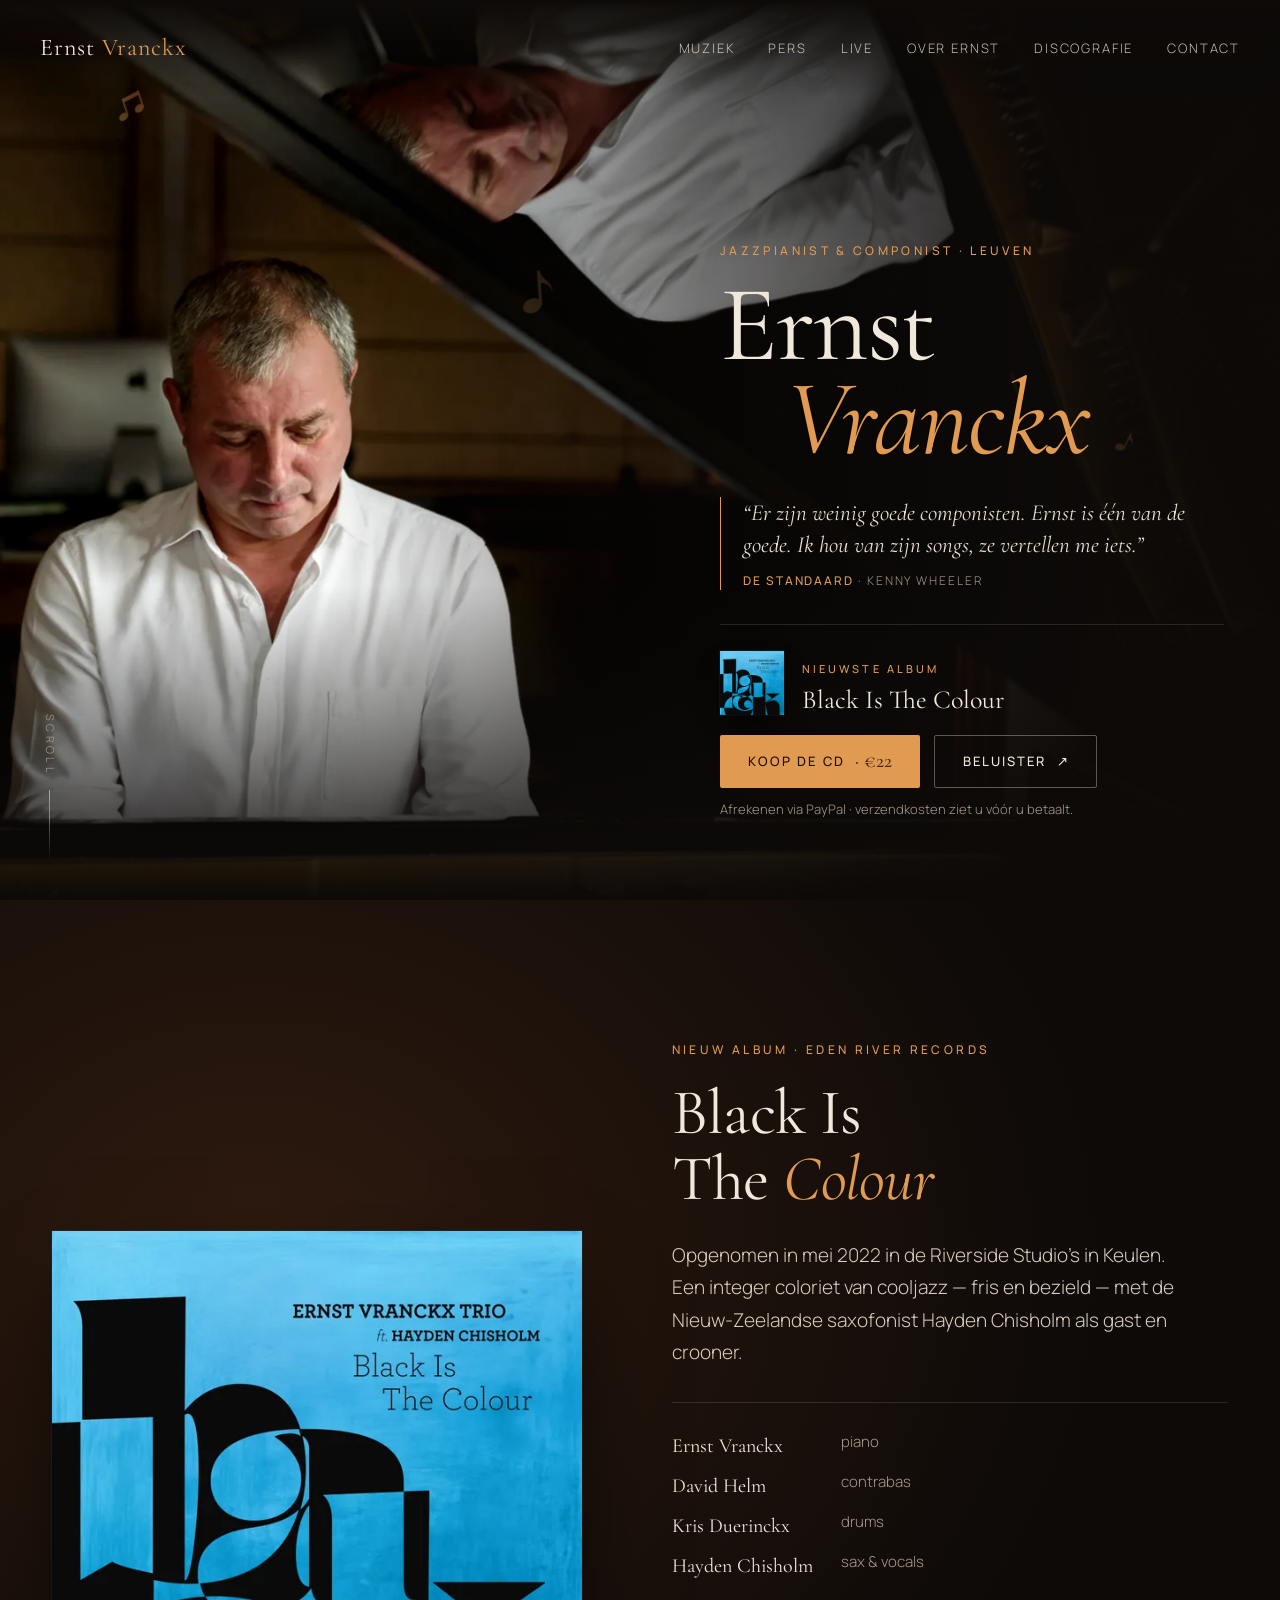
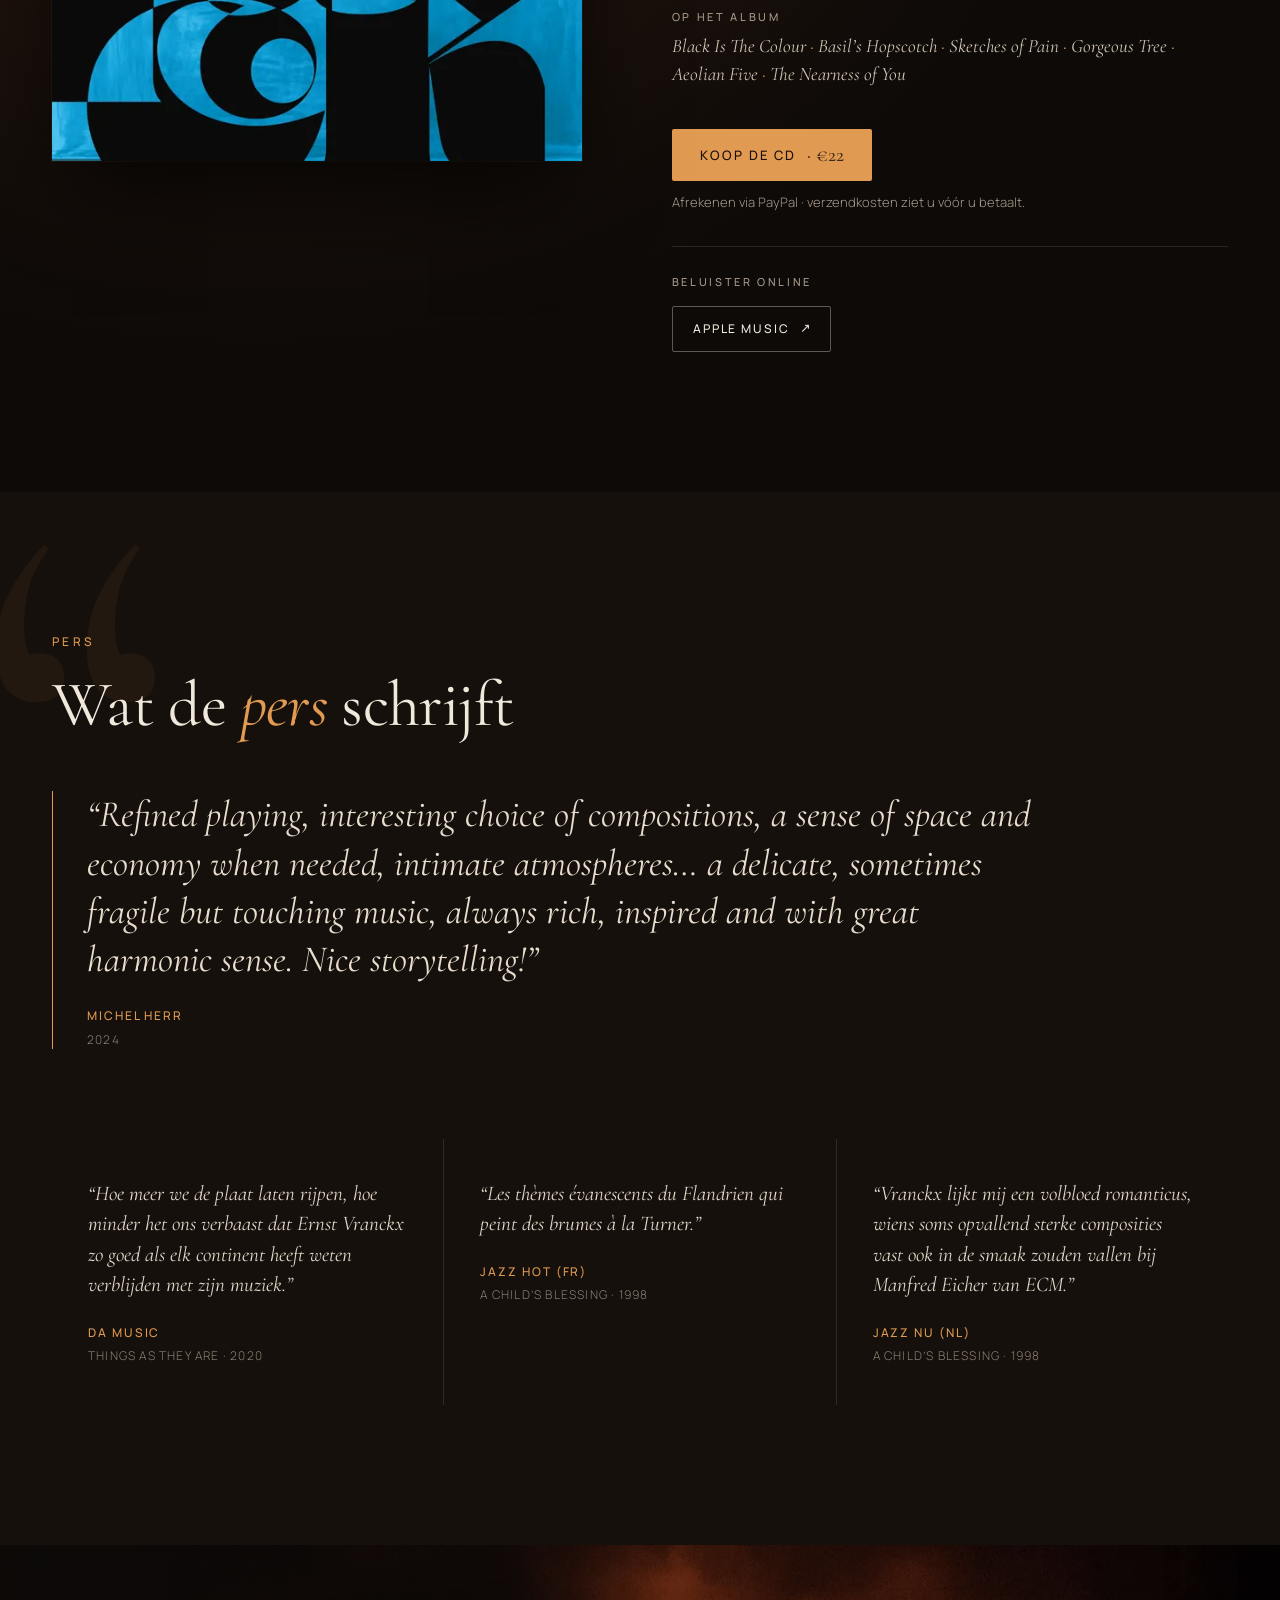
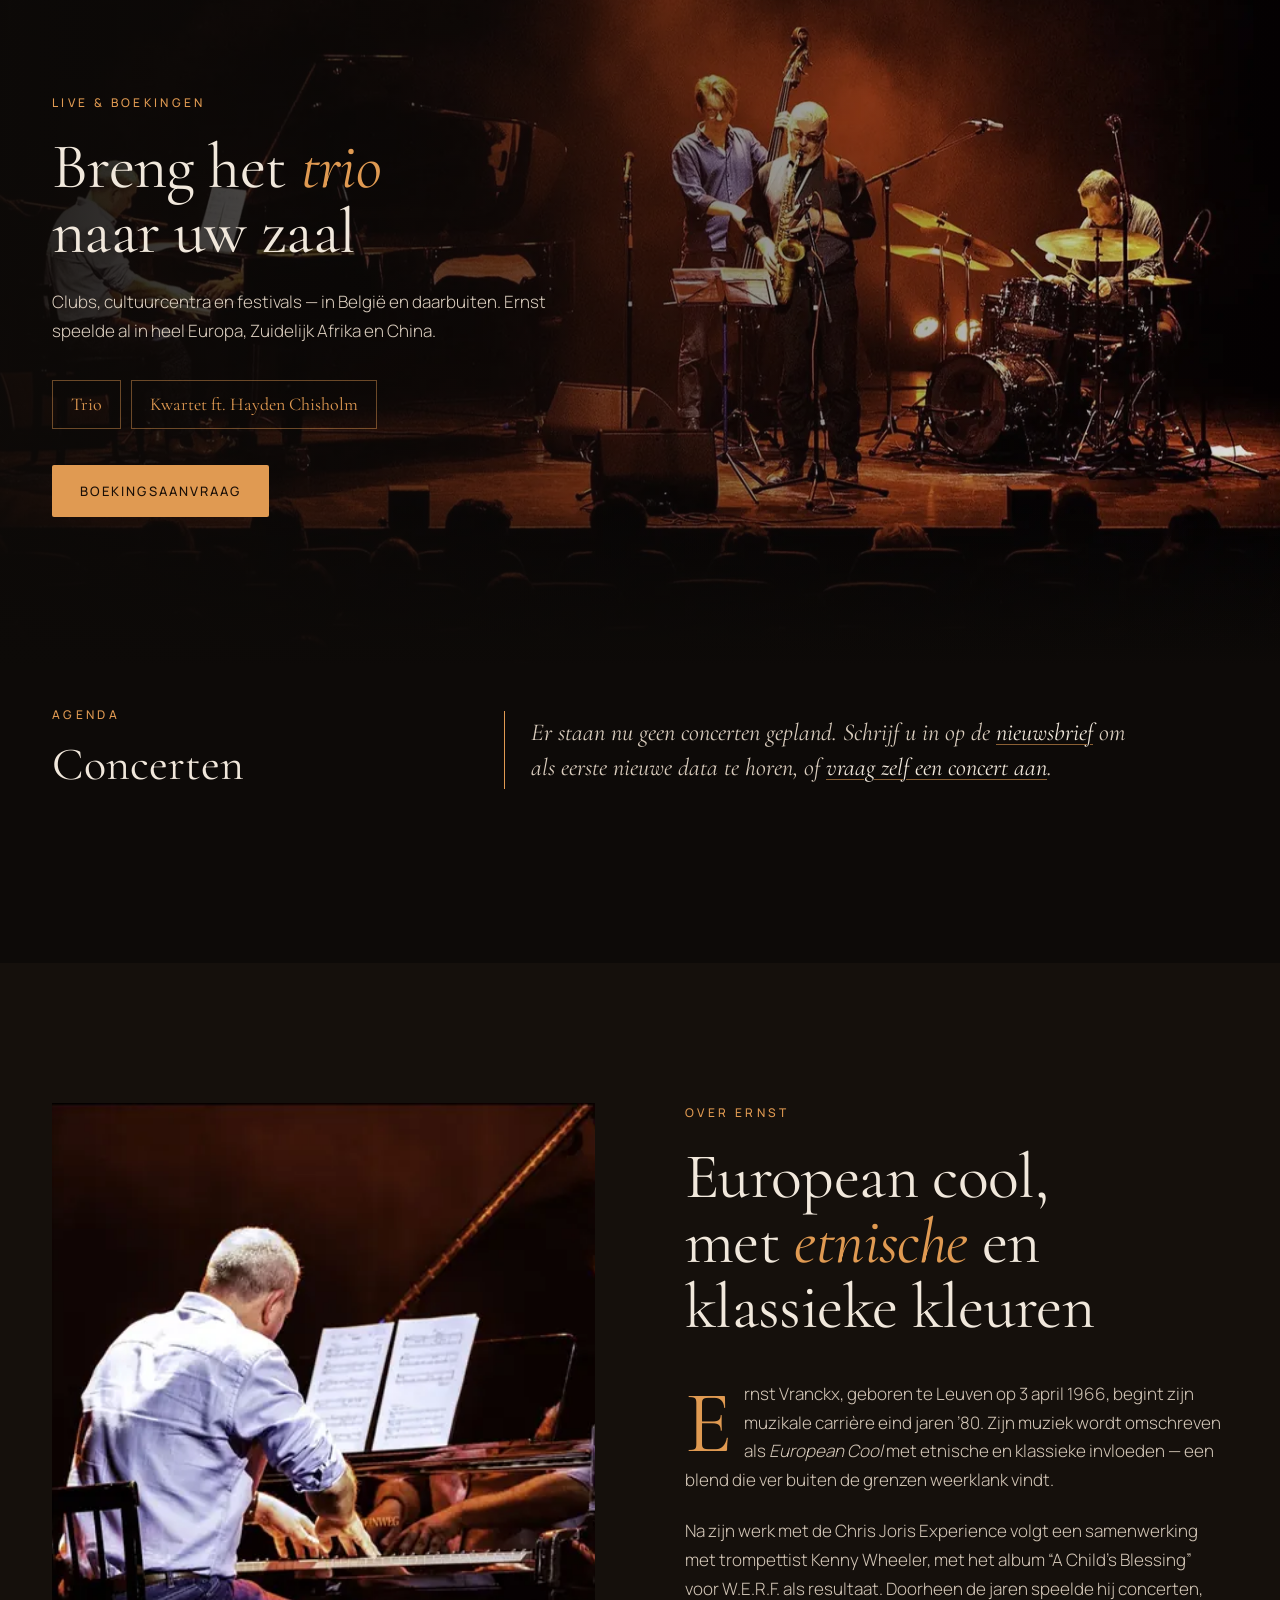
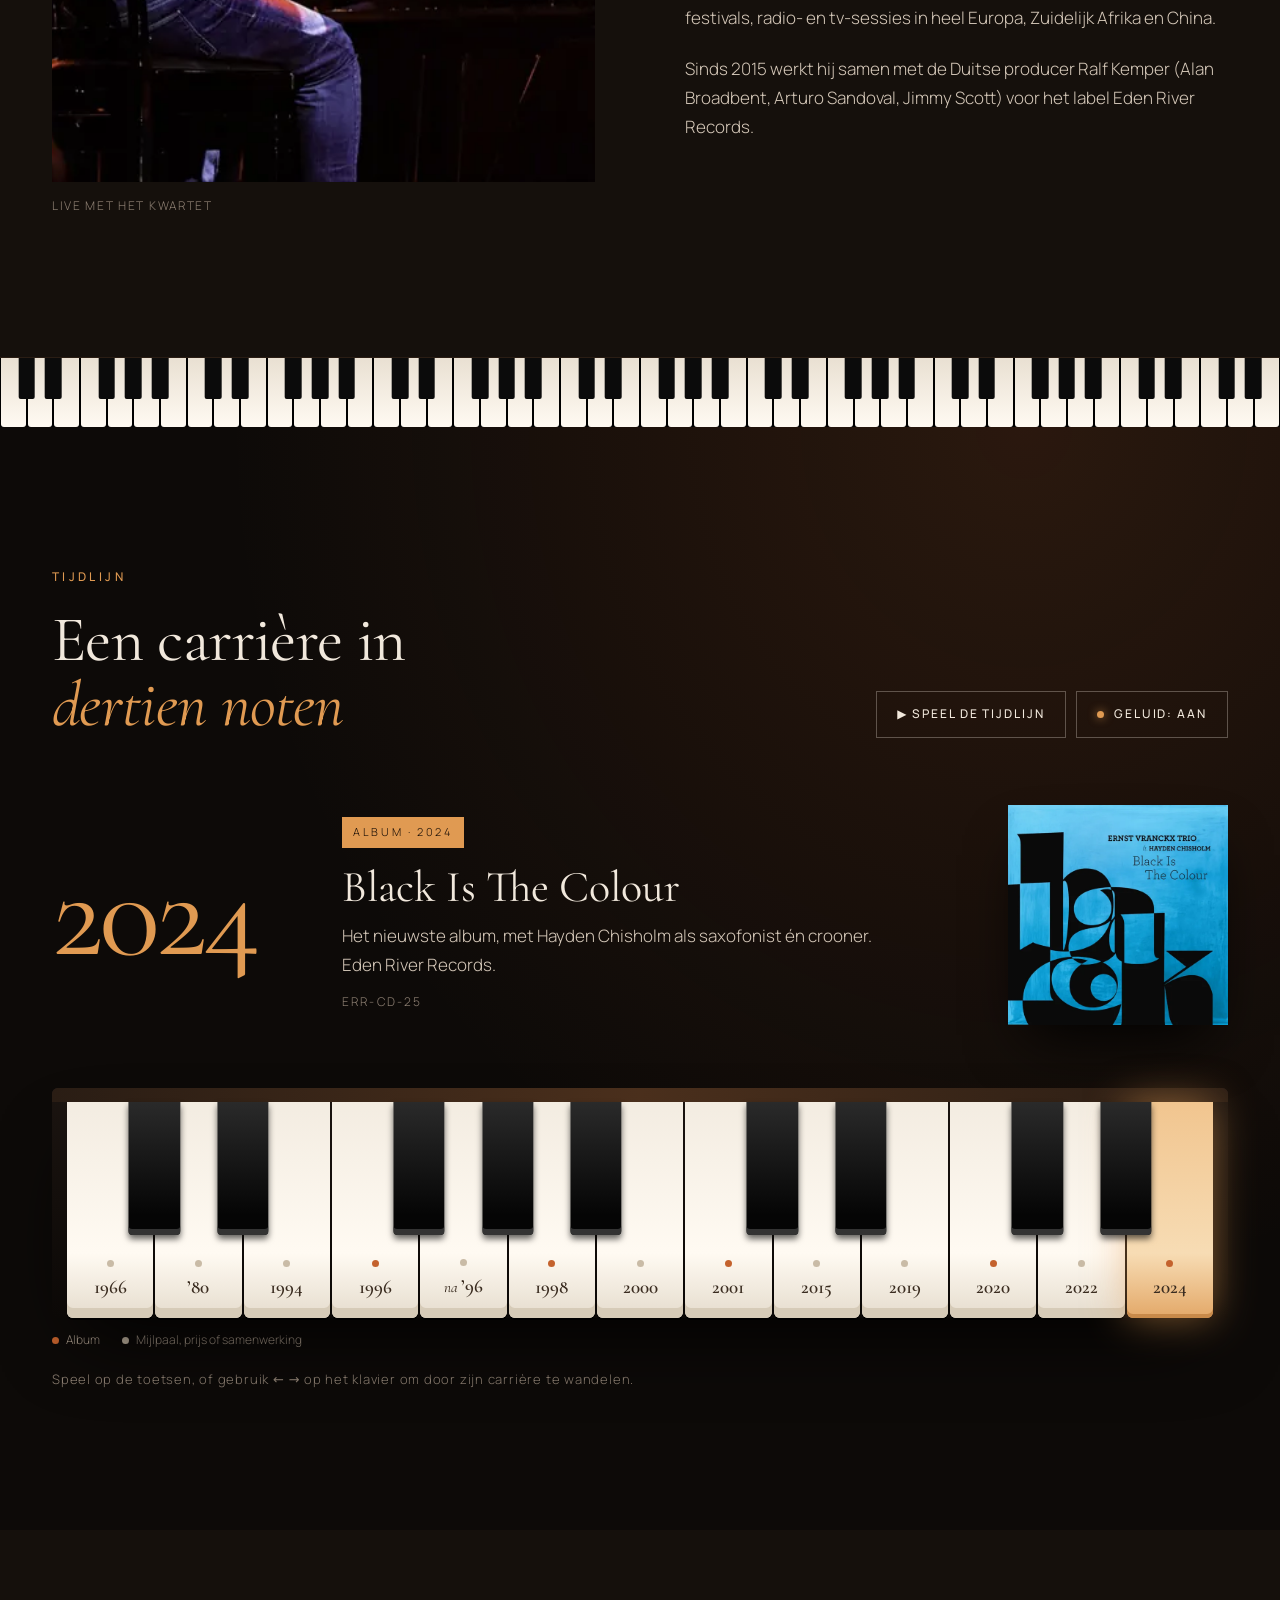
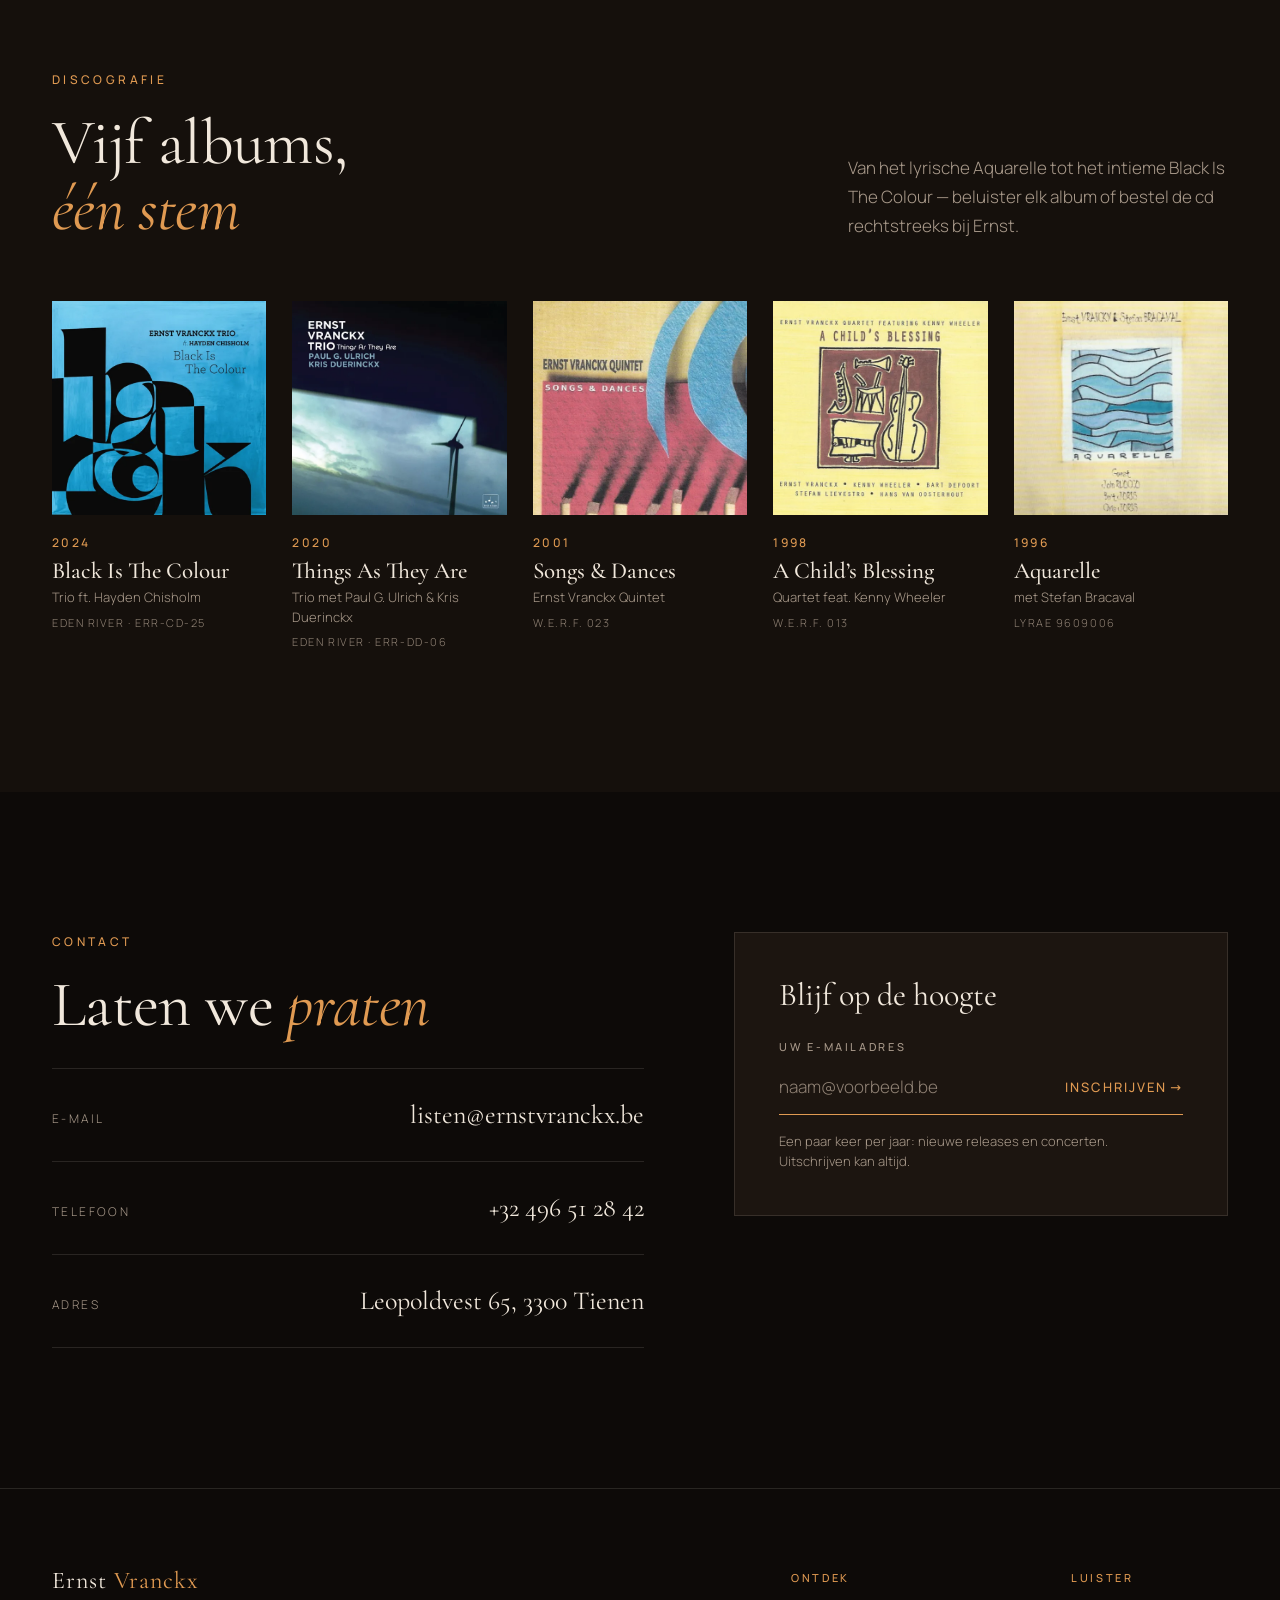
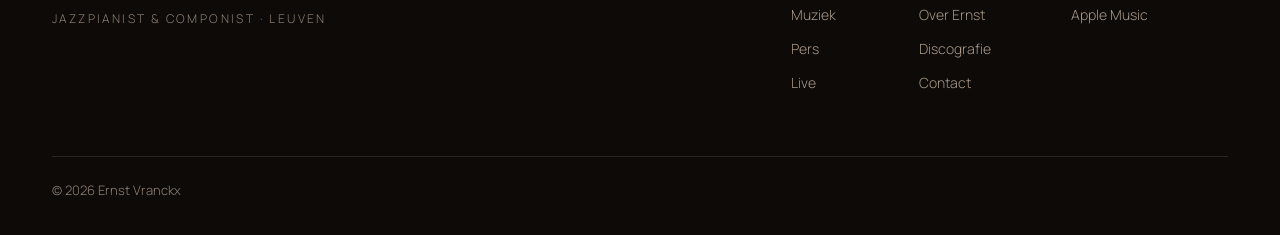
==== commit 430a3954: "Design A: round 2 UX changes New section order (album, press, live + agenda, about with timeline, di" ====
--- a/designs/a-nocturne/index.html
+++ b/designs/a-nocturne/index.html
@@ -4,6 +4,83 @@
 <meta charset="utf-8">
 <meta name="viewport" content="width=device-width, initial-scale=1">
 <title>Ernst Vranckx · Pianist & componist</title>
+<meta name="description" content="Ernst Vranckx, jazzpianist en componist uit Leuven. Nieuw album Black Is The Colour met Hayden Chisholm. Concerten, boekingen en de cd bestellen.">
+<meta property="og:title" content="Ernst Vranckx · Jazzpianist &amp; componist">
+<meta property="og:description" content="Ernst Vranckx, jazzpianist en componist uit Leuven. Nieuw album Black Is The Colour met Hayden Chisholm. Concerten, boekingen en de cd bestellen.">
+<meta property="og:type" content="website">
+<meta property="og:image" content="../../assets/img/cover-black-is-the-colour.jpg">
+<meta property="og:locale" content="nl_BE">
+<meta name="twitter:card" content="summary_large_image">
+<meta name="theme-color" content="#0d0a08">
+<link rel="icon" type="image/svg+xml" href="data:image/svg+xml,%3Csvg xmlns='http://www.w3.org/2000/svg' viewBox='0 0 32 32'%3E%3Crect width='32' height='32' rx='7' fill='%230d0a08'/%3E%3Cg fill='%23e09a52' transform='translate(6.6 3.4) scale(.8)'%3E%3Cellipse cx='8' cy='26' rx='6.5' ry='4.6' transform='rotate(-22 8 26)'/%3E%3Crect x='12.6' y='3' width='2' height='23'/%3E%3Cpath d='M14.6 3c0 6 7.5 7 7.5 14.5-1.2-4.4-4.4-6.3-7.5-6.3z'/%3E%3C/g%3E%3C/svg%3E">
+<script type="application/ld+json">
+{
+ "@context": "https://schema.org",
+ "@graph": [
+  {
+   "@type": "Person",
+   "@id": "#ernst",
+   "name": "Ernst Vranckx",
+   "jobTitle": "Jazzpianist en componist",
+   "birthDate": "1966-04-03",
+   "birthPlace": {
+    "@type": "Place",
+    "name": "Leuven"
+   },
+   "homeLocation": {
+    "@type": "Place",
+    "name": "Leuven, België"
+   },
+   "knowsAbout": "Jazz",
+   "email": "mailto:listen@ernstvranckx.be"
+  },
+  {
+   "@type": "MusicGroup",
+   "@id": "#trio",
+   "name": "Ernst Vranckx Trio",
+   "genre": "Jazz",
+   "location": {
+    "@type": "Place",
+    "name": "Leuven, België"
+   },
+   "member": {
+    "@type": "OrganizationRole",
+    "member": {
+     "@id": "#ernst"
+    },
+    "roleName": "piano"
+   }
+  },
+  {
+   "@type": [
+    "MusicAlbum",
+    "MusicRelease"
+   ],
+   "@id": "#black-is-the-colour",
+   "name": "Black Is The Colour",
+   "datePublished": "2024",
+   "byArtist": {
+    "@id": "#trio"
+   },
+   "genre": "Jazz",
+   "image": "../../assets/img/cover-black-is-the-colour.jpg",
+   "recordLabel": {
+    "@type": "Organization",
+    "name": "Eden River Records"
+   },
+   "catalogNumber": "ERR-CD-25",
+   "musicReleaseFormat": "https://schema.org/CDFormat",
+   "offers": {
+    "@type": "Offer",
+    "price": "22.00",
+    "priceCurrency": "EUR",
+    "url": "https://www.paypal.com/cgi-bin/webscr?business=ernst.vranckx%40hotmail.com&cmd=_xclick&amount=22.00&item_name=Ernst%20Vranckx%20Trio%20-%20Black%20Is%20The%20Colour%20(CD)&currency_code=EUR&add=1",
+    "availability": "https://schema.org/InStock"
+   }
+  }
+ ]
+}
+</script>
 <link rel="stylesheet" href="../../assets/fonts/a-nocturne.css">
 <style>
   :root{
@@ -24,8 +101,10 @@
   picture>source{display:none}
   a{color:inherit;text-decoration:none}
   ul,ol{list-style:none}
+  [hidden]{display:none!important}
   :focus-visible{outline:2px solid var(--amber);outline-offset:3px}
   [id]{scroll-margin-top:var(--hdr-s)}
+  #nieuwsbrief{scroll-margin-top:calc(var(--hdr-s) + 28px)}
   .wrap{max-width:var(--wrap);margin:0 auto;padding:0 32px}
   .eyebrow{font-size:12px;letter-spacing:.28em;text-transform:uppercase;color:var(--amber);font-weight:500}
   h2{font-family:var(--serif);font-weight:400;font-size:clamp(40px,5vw,68px);line-height:1.02;letter-spacing:-.01em}
@@ -41,8 +120,9 @@
   .brand{font-family:var(--serif);font-size:24px;letter-spacing:.04em;line-height:1;padding:10px 0}
   .brand span{color:var(--amber)}
   .menu{display:flex;gap:34px;font-size:13px;letter-spacing:.14em;text-transform:uppercase}
-  .menu a{opacity:.8;transition:opacity .2s;padding:10px 0}
+  .menu a{opacity:.8;transition:opacity .2s,color .2s,text-decoration-color .2s;padding:10px 0;white-space:nowrap;text-decoration:underline;text-decoration-color:transparent;text-decoration-thickness:1px;text-underline-offset:9px}
   .menu a:hover{opacity:1;color:var(--amber)}
+  .menu a[aria-current]{opacity:1;color:var(--amber);text-decoration-color:currentColor}
   .lang{display:flex;font-size:12px;letter-spacing:.14em;color:var(--muted)}
   .lang a{display:grid;place-items:center;min-width:44px;min-height:44px}
   .lang a:hover{color:var(--ink)}
@@ -59,6 +139,8 @@
   .sheet{display:none}
   .sheet-links{counter-reset:m;border-top:1px solid var(--line)}
   .sheet-links a{display:flex;align-items:baseline;gap:18px;padding:11px 0;border-bottom:1px solid var(--line);font-family:var(--serif);font-size:32px;line-height:1.15}
+  .sheet-links a[aria-current]{color:var(--amber)}
+  .sheet-links a[aria-current] span{text-decoration:underline;text-decoration-thickness:1px;text-underline-offset:7px}
   .sheet-links a::before{counter-increment:m;content:"0" counter(m);font-family:var(--sans);font-size:11px;letter-spacing:.2em;color:var(--amber);font-weight:500;width:22px}
   .sheet-buy{margin-top:30px}
   .sheet-buy .btn{width:100%;justify-content:center}
@@ -76,7 +158,11 @@
   .hero h1{font-family:var(--serif);font-weight:400;font-size:clamp(64px,8.4vw,124px);line-height:.88;letter-spacing:-.02em;margin:16px 0 30px}
   .hero h1 i{display:block;color:var(--amber);padding-left:.6em}
   .hero blockquote{font-family:var(--serif);font-style:italic;font-size:23px;line-height:1.4;color:#e8dccd;border-left:1px solid var(--amber);padding-left:22px}
-  .hero cite{display:block;margin-top:10px;font-family:var(--sans);font-style:normal;font-size:12px;letter-spacing:.2em;text-transform:uppercase;color:var(--muted)}
+  .hero cite{margin-top:10px}
+  /* press captions, one format everywhere: outlet (strong) · reviewer / album · year */
+  .cap{display:block;font-family:var(--sans);font-style:normal;font-size:12px;line-height:1.6;letter-spacing:.16em;text-transform:uppercase;color:var(--muted)}
+  .cap strong{font-weight:500;color:var(--amber)}
+  .cap .src{display:block;margin-top:4px;color:var(--faint);letter-spacing:.1em}
   .hero-album{margin-top:34px;padding-top:26px;border-top:1px solid var(--line)}
   .ha-head{display:flex;align-items:center;gap:18px;margin-bottom:20px}
   .ha-thumb{width:64px;height:64px;flex:none;object-fit:cover;box-shadow:0 14px 30px -10px #000,0 0 0 1px rgba(255,255,255,.06)}
@@ -93,6 +179,7 @@
   .btn-ghost{border:1px solid rgba(241,232,220,.35)}
   .btn-ghost:hover{border-color:var(--amber);color:var(--amber)}
   .price{font-family:var(--serif);font-size:20px;line-height:1;letter-spacing:0;text-transform:none;opacity:.8}
+  .ext{display:inline-block;letter-spacing:0;font-size:1.05em;line-height:1;transform:translateY(-1px)}
   .buy-note{margin-top:12px;font-size:13px;line-height:1.5;color:var(--muted)}
   .text-link{display:inline-flex;align-items:center;min-height:44px;font-size:12px;letter-spacing:.18em;text-transform:uppercase;font-weight:500;color:var(--ink);text-decoration:underline;text-decoration-color:rgba(224,154,82,.6);text-underline-offset:6px;transition:color .2s}
   .text-link:hover{color:var(--amber)}
@@ -116,6 +203,10 @@
   .tracks{margin-bottom:40px;font-family:var(--serif);font-style:italic;font-size:19px;line-height:1.5;color:#cfc2b3;max-width:520px}
   .tracks li{display:inline}
   .tracks li+li::before{content:" · ";color:var(--amber);font-style:normal}
+  .listen{margin-top:34px;padding-top:26px;border-top:1px solid var(--line)}
+  .listen .tracks-label{margin-bottom:14px}
+  .listen .btns{gap:10px}
+  .listen .btn{min-height:46px;padding:11px 20px;font-size:12px}
 
   /* bio */
   .bio{background:var(--bg-2)}
@@ -128,6 +219,7 @@
   .bio p:first-of-type::first-letter{font-family:var(--serif);float:left;font-size:88px;line-height:.8;padding:8px 12px 0 0;color:var(--amber)}
 
   /* discography */
+  .disco{background:var(--bg-2)}
   .disco-head{display:flex;justify-content:space-between;align-items:end;margin-bottom:60px;gap:40px}
   .disco-head h2{margin-top:20px}
   .disco-head p{max-width:380px;color:var(--muted)}
@@ -146,26 +238,48 @@
   /* press */
   .press{background:var(--bg-2);position:relative;overflow:hidden}
   .press::before{content:"\201C";position:absolute;font-family:var(--serif);font-size:620px;line-height:1;top:-60px;left:-30px;color:rgba(224,154,82,.06)}
-  .big-quote{position:relative;font-family:var(--serif);font-size:clamp(30px,3.6vw,50px);line-height:1.22;max-width:1000px;margin:26px 0 30px}
-  .big-quote + cite{font-style:normal;font-size:13px;letter-spacing:.2em;text-transform:uppercase;color:var(--muted)}
+  .press h2{position:relative;margin:20px 0 54px}
+  .lead-quote{position:relative;max-width:1000px;padding-left:34px;border-left:1px solid var(--amber)}
+  .big-quote{font-family:var(--serif);font-style:italic;font-size:clamp(26px,2.9vw,40px);line-height:1.3;color:#e8dccd;margin:0 0 22px}
   .quotes{margin-top:90px;display:grid;grid-template-columns:repeat(3,1fr);gap:1px;background:var(--line)}
   .quotes figure{background:var(--bg-2);padding:40px 36px}
   .quotes blockquote{font-family:var(--serif);font-size:21px;line-height:1.45;font-style:italic;color:#e3d7c8}
-  .quotes figcaption{margin-top:22px;font-size:12px;letter-spacing:.16em;text-transform:uppercase;color:var(--amber)}
-  .quotes figcaption span{display:block;color:var(--faint);margin-top:4px;letter-spacing:.1em}
+  .quotes figcaption{margin-top:22px}
   .more{margin-top:50px;text-align:center}
 
   /* live */
-  .live{position:relative;padding:0;min-height:80vh;display:flex;align-items:center;overflow:hidden}
+  .live{padding:0;background:var(--bg)}
+  .live-stage{position:relative;min-height:80vh;display:flex;align-items:center;overflow:hidden}
   .live-bg{position:absolute;inset:0;width:100%;height:100%;object-fit:cover}
-  .live::after{content:"";position:absolute;inset:0;background:linear-gradient(90deg,rgba(13,10,8,.92) 0%,rgba(13,10,8,.55) 45%,rgba(13,10,8,.1) 100%)}
-  .live .wrap{position:relative;z-index:2;width:100%;padding-top:110px;padding-bottom:110px}
+  .live-stage::after{content:"";position:absolute;inset:0;background:
+     linear-gradient(90deg,rgba(13,10,8,.92) 0%,rgba(13,10,8,.55) 45%,rgba(13,10,8,.1) 100%),
+     linear-gradient(0deg,var(--bg) 0%,rgba(13,10,8,0) 22%)}
+  .live-stage>.wrap{position:relative;z-index:2;width:100%;padding-top:110px;padding-bottom:110px}
   .live-box{max-width:500px}
   .live h2{margin:20px 0 24px}
   .live p{color:#d9ccbd;margin-bottom:34px}
   .formations{display:flex;gap:10px;flex-wrap:wrap;margin-bottom:36px}
   .formations span{font-family:var(--serif);font-size:18px;padding:8px 18px;border:1px solid rgba(224,154,82,.45);color:var(--amber)}
   .live .btns{align-items:center;gap:14px 26px}
+
+  /* agenda */
+  .agenda{display:grid;grid-template-columns:minmax(0,1fr) minmax(0,2fr);gap:40px 90px;align-items:start;padding-top:40px;padding-bottom:140px}
+  .agenda-head h3{font-family:var(--serif);font-weight:400;font-size:clamp(36px,3.6vw,48px);line-height:1.02;margin-top:16px}
+  .agenda-empty{font-family:var(--serif);font-style:italic;font-size:clamp(21px,1.9vw,25px);line-height:1.45;color:#d9ccbd;border-left:1px solid var(--amber);padding:4px 0 4px 26px;max-width:640px;margin-top:6px}
+  .agenda-empty a{color:var(--ink);text-decoration:underline;text-decoration-color:rgba(224,154,82,.6);text-decoration-thickness:1px;text-underline-offset:4px;transition:color .2s}
+  .agenda-empty a:hover{color:var(--amber)}
+  .gigs{border-top:1px solid var(--line)}
+  .gig{display:grid;grid-template-columns:120px minmax(0,1fr) auto;gap:6px 30px;align-items:center;padding:24px 0;border-bottom:1px solid var(--line)}
+  .gig-date{display:flex;align-items:center;gap:14px;white-space:nowrap}
+  .gig-day{font-family:var(--serif);font-size:50px;line-height:.9;color:var(--amber);min-width:1.05em;text-align:right;font-variant-numeric:lining-nums}
+  .gig-my{display:flex;flex-direction:column;font-size:11px;letter-spacing:.2em;text-transform:uppercase;color:var(--muted);font-weight:500;line-height:1.5}
+  .gig-place{display:flex;flex-direction:column}
+  .gig-venue{font-family:var(--serif);font-size:25px;line-height:1.2}
+  .gig-city{font-size:12px;letter-spacing:.18em;text-transform:uppercase;color:var(--muted);margin-top:4px}
+  .gig-tix{white-space:nowrap;gap:0}
+  .gig-tix .ext{transform:none}
+  .gig:hover .gig-venue{color:var(--amber)}
+  .gig-venue{transition:color .2s}
 
   /* contact */
   .contact-grid{display:grid;grid-template-columns:1.2fr 1fr;gap:90px}
@@ -235,10 +349,22 @@
     .ha-head{margin-bottom:16px}
     .scroll{display:none}
     .release-grid,.bio-grid,.contact-grid{grid-template-columns:1fr;gap:56px}
+    /* Live: photo above the text, text on solid background */
+    .live-stage{display:block;min-height:0}
+    .live-bg{position:static;aspect-ratio:16/9;height:auto;object-position:50% 45%;-webkit-mask-image:linear-gradient(#000 72%,transparent);mask-image:linear-gradient(#000 72%,transparent)}
+    .live-stage::after{display:none}
+    .live-stage>.wrap{padding-top:16px;padding-bottom:0}
+    .agenda{grid-template-columns:1fr;gap:26px;padding-top:72px;padding-bottom:90px}
+    .press h2{margin-bottom:40px}
+    .lead-quote{padding-left:20px}
+    /* Contact: label above value */
+    .contact-list a,.contact-list div{flex-direction:column;align-items:flex-start;gap:4px;padding:20px 0}
+    .contact-list strong{text-align:left;font-size:24px;line-height:1.25}
     .cover{max-width:440px}
     .bio-img{position:static}
     .albums{grid-template-columns:repeat(2,1fr);gap:34px 18px}
-    .quotes{grid-template-columns:1fr}
+    .quotes{grid-template-columns:1fr;margin-top:56px}
+    .quotes figure{padding:34px 0}
     .disco-head{flex-direction:column;align-items:start}
     .newsletter{padding:32px 24px}
     .f-top{grid-template-columns:1fr 1fr;gap:36px 24px}
@@ -255,6 +381,14 @@
     .field [aria-invalid="true"]{border-bottom-color:var(--error)}
     .field button{margin-top:16px;min-height:52px;background:var(--amber);color:#1a0f07;border-radius:2px}
     .field button:hover{background:#f0ad68;color:#1a0f07}
+    .tl-ctrl{gap:8px}
+    .tl-ctrl button{padding:12px 14px;letter-spacing:.12em}
+    .gig{grid-template-columns:auto minmax(0,1fr);gap:4px 20px;padding:18px 0}
+    .gig-date{flex-direction:column;align-items:flex-start;gap:6px;grid-row:span 2}
+    .gig-day{font-size:40px}
+    .gig-date{flex-direction:row;align-items:center;gap:10px}
+    .gig-venue{font-size:22px}
+    .gig-tix{grid-column:2;justify-self:start;min-height:36px}
   }
 
   /* ===== Timeline: playable keyboard ===== */
@@ -264,6 +398,10 @@
   .tl-ctrl{display:flex;gap:10px;flex-wrap:wrap}
   .tl-ctrl button{font:inherit;font-size:12px;letter-spacing:.16em;text-transform:uppercase;font-weight:500;min-height:46px;padding:12px 20px;background:none;color:var(--ink);border:1px solid rgba(241,232,220,.3);cursor:pointer;transition:.2s}
   .tl-ctrl button:hover,.tl-ctrl button.on{border-color:var(--amber);color:var(--amber)}
+  .snd{display:inline-flex;align-items:center;gap:10px}
+  .snd-dot{width:7px;height:7px;border-radius:50%;background:var(--amber);box-shadow:0 0 10px rgba(224,154,82,.8);transition:.2s}
+  .snd[aria-pressed="false"]{color:var(--muted)}
+  .snd[aria-pressed="false"] .snd-dot{background:transparent;box-shadow:inset 0 0 0 1px var(--faint)}
   .tl-card{display:grid;grid-template-columns:240px 1fr 220px;grid-template-areas:"year body media";gap:50px;align-items:center;min-height:300px;padding:0 0 46px}
   .tl-year{grid-area:year;font-family:var(--serif);font-size:128px;line-height:.8;color:var(--amber);letter-spacing:-.03em}
   .tl-year small{display:block;font-size:.3em;font-style:italic;letter-spacing:0;line-height:1;margin:0 0 .25em .1em;color:var(--muted)}
@@ -331,20 +469,20 @@
 
 <header class="nav">
   <a class="brand" href="#top">Ernst <span>Vranckx</span></a>
-  <nav class="menu" aria-label="Hoofdmenu">
-    <a href="#muziek">Muziek</a><a href="#bio">Bio</a><a href="#tijdlijn">Tijdlijn</a><a href="#disco">Discografie</a><a href="#pers">Pers</a><a href="#live">Live</a><a href="#contact">Contact</a>
+  <nav class="menu" aria-label="Hoofdmenu" data-spy>
+    <a href="#muziek">Muziek</a><a href="#pers">Pers</a><a href="#live">Live</a><a href="#bio">Over Ernst</a><a href="#disco">Discografie</a><a href="#contact">Contact</a>
   </nav>
   <div class="lang" data-langs><a data-lang="nl" href="#" aria-current="true" lang="nl">NL</a><a data-lang="fr" lang="fr">FR</a><a data-lang="de" lang="de">DE</a><a data-lang="en" lang="en">EN</a></div>
   <button class="menu-btn" type="button" data-menu-toggle aria-expanded="false" aria-controls="menu"><span data-menu-label>Menu</span><span class="burger" aria-hidden="true"></span></button>
 </header>
 
 <div class="sheet" id="menu" data-menu>
-  <nav class="sheet-links" aria-label="Menu">
-    <a href="#muziek">Muziek</a><a href="#bio">Bio</a><a href="#tijdlijn">Tijdlijn</a><a href="#disco">Discografie</a><a href="#pers">Pers</a><a href="#live">Live</a><a href="#contact">Contact</a>
+  <nav class="sheet-links" aria-label="Menu" data-spy>
+    <a href="#muziek"><span>Muziek</span></a><a href="#pers"><span>Pers</span></a><a href="#live"><span>Live</span></a><a href="#bio"><span>Over Ernst</span></a><a href="#disco"><span>Discografie</span></a><a href="#contact"><span>Contact</span></a>
   </nav>
   <div class="sheet-buy">
-    <a class="btn btn-primary" data-link="buyCd" href="https://www.paypal.com/cgi-bin/webscr?business=ernst.vranckx%40hotmail.com&amp;cmd=_xclick&amp;amount=22.00&amp;item_name=Ernst%20Vranckx%20Trio%20-%20Black%20Is%20The%20Colour%20(CD)&amp;currency_code=EUR&amp;add=1">Koop de cd <span class="price">· €22</span></a>
-    <p class="buy-note">Afrekenen via PayPal · verzendkosten zie je vóór je betaalt.</p>
+    <a class="btn btn-primary" data-link="buyCd" target="_blank" rel="noopener" href="https://www.paypal.com/cgi-bin/webscr?business=ernst.vranckx%40hotmail.com&amp;cmd=_xclick&amp;amount=22.00&amp;item_name=Ernst%20Vranckx%20Trio%20-%20Black%20Is%20The%20Colour%20(CD)&amp;currency_code=EUR&amp;add=1">Koop de cd <span class="price">· €22</span></a>
+    <p class="buy-note">Afrekenen via PayPal · verzendkosten ziet u vóór u betaalt.</p>
   </div>
   <div class="lang" data-langs><a data-lang="nl" href="#" aria-current="true" lang="nl">NL</a><a data-lang="fr" lang="fr">FR</a><a data-lang="de" lang="de">DE</a><a data-lang="en" lang="en">EN</a></div>
 </div>
@@ -360,7 +498,7 @@
     <div class="eyebrow">Jazzpianist &amp; componist · Leuven</div>
     <h1>Ernst <i>Vranckx</i></h1>
     <blockquote>“Er zijn weinig goede componisten. Ernst is één van de goede. Ik hou van zijn songs, ze vertellen me iets.”
-      <cite>Kenny Wheeler — De Standaard</cite></blockquote>
+      <cite class="cap"><strong>De Standaard</strong> · Kenny Wheeler</cite></blockquote>
     <div class="hero-album">
       <div class="ha-head">
         <picture>
@@ -370,10 +508,10 @@
         <p><span class="eyebrow">Nieuwste album</span><span class="ha-title">Black Is The Colour</span></p>
       </div>
       <div class="btns">
-        <a class="btn btn-primary" data-link="buyCd" href="https://www.paypal.com/cgi-bin/webscr?business=ernst.vranckx%40hotmail.com&amp;cmd=_xclick&amp;amount=22.00&amp;item_name=Ernst%20Vranckx%20Trio%20-%20Black%20Is%20The%20Colour%20(CD)&amp;currency_code=EUR&amp;add=1">Koop de cd <span class="price">· €22</span></a>
-        <a class="btn btn-ghost" data-link="listen.apple" href="https://music.apple.com/be/album/black-is-the-colour/1735852999?i=1735853000">Beluister</a>
-      </div>
-      <p class="buy-note">Afrekenen via PayPal · verzendkosten zie je vóór je betaalt.</p>
+        <a class="btn btn-primary" data-link="buyCd" target="_blank" rel="noopener" href="https://www.paypal.com/cgi-bin/webscr?business=ernst.vranckx%40hotmail.com&amp;cmd=_xclick&amp;amount=22.00&amp;item_name=Ernst%20Vranckx%20Trio%20-%20Black%20Is%20The%20Colour%20(CD)&amp;currency_code=EUR&amp;add=1">Koop de cd <span class="price">· €22</span></a>
+        <a class="btn btn-ghost" data-link="listen.apple" target="_blank" rel="noopener" href="https://music.apple.com/be/album/black-is-the-colour/1735852999">Beluister <span class="ext" aria-hidden="true">↗</span></a>
+      </div>
+      <p class="buy-note">Afrekenen via PayPal · verzendkosten ziet u vóór u betaalt.</p>
     </div>
   </div>
   <div class="scroll" aria-hidden="true">Scroll</div>
@@ -404,17 +542,76 @@
           <li>Black Is The Colour</li><li>Basil’s Hopscotch</li><li>Sketches of Pain</li><li>Gorgeous Tree</li><li>Aeolian Five</li><li>The Nearness of You</li>
         </ul>
       </div>
-      <div class="btns">
-        <a class="btn btn-primary" data-link="buyCd" href="https://www.paypal.com/cgi-bin/webscr?business=ernst.vranckx%40hotmail.com&amp;cmd=_xclick&amp;amount=22.00&amp;item_name=Ernst%20Vranckx%20Trio%20-%20Black%20Is%20The%20Colour%20(CD)&amp;currency_code=EUR&amp;add=1">Koop de cd <span class="price">· €22</span></a>
-        <a class="btn btn-ghost" data-link="listen.apple" href="https://music.apple.com/be/album/black-is-the-colour/1735852999?i=1735853000">Beluister</a>
-        <a class="btn btn-ghost" data-link="listen.spotify">Spotify</a>
-      </div>
-      <p class="buy-note">Afrekenen via PayPal · verzendkosten zie je vóór je betaalt.</p>
+      <div class="buy">
+        <div class="btns">
+          <a class="btn btn-primary" data-link="buyCd" target="_blank" rel="noopener" href="https://www.paypal.com/cgi-bin/webscr?business=ernst.vranckx%40hotmail.com&amp;cmd=_xclick&amp;amount=22.00&amp;item_name=Ernst%20Vranckx%20Trio%20-%20Black%20Is%20The%20Colour%20(CD)&amp;currency_code=EUR&amp;add=1">Koop de cd <span class="price">· €22</span></a>
+        </div>
+        <p class="buy-note">Afrekenen via PayPal · verzendkosten ziet u vóór u betaalt.</p>
+      </div>
+      <div class="listen">
+        <span class="tracks-label">Beluister online</span>
+        <div class="btns">
+          <a class="btn btn-ghost" data-link="listen.apple" target="_blank" rel="noopener" href="https://music.apple.com/be/album/black-is-the-colour/1735852999">Apple Music <span class="ext" aria-hidden="true">↗</span></a>
+          <a class="btn btn-ghost" data-link="listen.spotify" target="_blank" rel="noopener">Spotify <span class="ext" aria-hidden="true">↗</span></a>
+          <a class="btn btn-ghost" data-link="listenAll" target="_blank" rel="noopener">Alle platforms <span class="ext" aria-hidden="true">↗</span></a>
+        </div>
+      </div>
     </div>
   </div>
 </section>
 
-<section class="bio" id="bio">
+<section class="press" id="pers">
+  <div class="wrap">
+    <div class="eyebrow">Pers</div>
+    <h2>Wat de <em>pers</em> schrijft</h2>
+    <figure class="lead-quote">
+      <blockquote class="big-quote" lang="en">“Refined playing, interesting choice of compositions, a sense of space and economy when needed, intimate atmospheres… a delicate, sometimes fragile but touching music, always rich, inspired and with great harmonic sense. Nice storytelling!”</blockquote>
+      <figcaption class="cap"><strong>Michel Herr</strong><span class="src">2024</span></figcaption>
+    </figure>
+    <div class="quotes">
+      <figure><blockquote>“Hoe meer we de plaat laten rijpen, hoe minder het ons verbaast dat Ernst Vranckx zo goed als elk continent heeft weten verblijden met zijn muziek.”</blockquote><figcaption class="cap"><strong>Da Music</strong><span class="src">Things As They Are · 2020</span></figcaption></figure>
+      <figure><blockquote lang="fr">“Les thèmes évanescents du Flandrien qui peint des brumes à la Turner.”</blockquote><figcaption class="cap"><strong>Jazz Hot (FR)</strong><span class="src">A Child’s Blessing · 1998</span></figcaption></figure>
+      <figure><blockquote>“Vranckx lijkt mij een volbloed romanticus, wiens soms opvallend sterke composities vast ook in de smaak zouden vallen bij Manfred Eicher van ECM.”</blockquote><figcaption class="cap"><strong>Jazz Nu (NL)</strong><span class="src">A Child’s Blessing · 1998</span></figcaption></figure>
+    </div>
+    <div class="more"><a class="btn btn-ghost" data-link="pressAll" data-link-remove=".more">Alle persberichten</a></div>
+  </div>
+</section>
+
+<section class="live" id="live">
+  <div class="live-stage">
+    <picture>
+      <source type="image/webp" srcset="../../assets/img/web/trio-wide-800.webp 800w, ../../assets/img/web/trio-wide-1600.webp 1600w" sizes="100vw">
+      <img class="live-bg" src="../../assets/img/trio-wide.jpg" width="1938" height="933" loading="lazy" decoding="async" alt="Ernst Vranckx kwartet op het podium">
+    </picture>
+    <div class="wrap">
+      <div class="live-box">
+        <div class="eyebrow">Live &amp; boekingen</div>
+        <h2>Breng het <em>trio</em><br>naar uw zaal</h2>
+        <p>Clubs, cultuurcentra en festivals — in België en daarbuiten. Ernst speelde al in heel Europa, Zuidelijk Afrika en China.</p>
+        <div class="formations"><span>Trio</span><span>Kwartet ft. Hayden Chisholm</span></div>
+        <div class="btns">
+          <a class="btn btn-primary" data-booking href="mailto:listen@ernstvranckx.be">Boekingsaanvraag</a>
+          <a class="text-link" data-link="pressKit">Presskit &amp; technische fiche</a>
+        </div>
+      </div>
+    </div>
+  </div>
+  <div class="wrap agenda">
+    <div class="agenda-head">
+      <div class="eyebrow">Agenda</div>
+      <h3>Concerten</h3>
+    </div>
+    <div class="agenda-body">
+      <ol class="gigs" data-concerts>
+        <template data-concert-row><li class="gig"><time class="gig-date"><span class="gig-day" data-f="day"></span> <span class="gig-my"><span data-f="month"></span> <span data-f="year"></span></span></time> <span class="gig-place"><span class="gig-venue" data-f="venue"></span> <span class="gig-city" data-f="city"></span></span> <a class="text-link gig-tix" data-f="tickets" target="_blank" rel="noopener">Tickets&nbsp;<span class="ext" aria-hidden="true">↗</span></a></li></template>
+      </ol>
+      <p class="agenda-empty" data-concerts-empty hidden>Er staan nu geen concerten gepland. Schrijf u in op de <a href="#nieuwsbrief">nieuwsbrief</a> om als eerste nieuwe data te horen, of <a data-booking href="mailto:listen@ernstvranckx.be">vraag zelf een concert aan</a>.</p>
+    </div>
+  </div>
+</section>
+
+<div class="about" id="bio">
+<section class="bio" aria-labelledby="bio-h">
   <div class="wrap bio-grid">
     <figure class="bio-img">
       <picture>
@@ -424,8 +621,8 @@
       <figcaption>Live met het kwartet</figcaption>
     </figure>
     <div>
-      <div class="eyebrow">Biografie</div>
-      <h2>European cool,<br>met <em>etnische</em> en klassieke kleuren</h2>
+      <div class="eyebrow">Over Ernst</div>
+      <h2 id="bio-h">European cool,<br>met <em>etnische</em> en klassieke kleuren</h2>
       <p>Ernst Vranckx, geboren te Leuven op 3 april 1966, begint zijn muzikale carrière eind jaren ’80. Zijn muziek wordt omschreven als <em>European Cool</em> met etnische en klassieke invloeden — een blend die ver buiten de grenzen weerklank vindt.</p>
       <p>Na zijn werk met de Chris Joris Experience volgt een samenwerking met trompettist Kenny Wheeler, met het album “A Child’s Blessing” voor W.E.R.F. als resultaat. Doorheen de jaren speelde hij concerten, festivals, radio- en tv-sessies in heel Europa, Zuidelijk Afrika en China.</p>
       <p>Sinds 2015 werkt hij samen met de Duitse producer Ralf Kemper (Alan Broadbent, Arturo Sandoval, Jimmy Scott) voor het label Eden River Records.</p>
@@ -441,7 +638,7 @@
       <div><div class="eyebrow">Tijdlijn</div><h2>Een carrière in<br><em>dertien noten</em></h2></div>
       <div class="tl-ctrl">
         <button id="tlPlay" type="button">▶ Speel de tijdlijn</button>
-        <button id="tlMute" type="button" aria-pressed="false">♪ Geluid aan</button>
+        <button id="tlMute" class="snd" type="button" aria-pressed="true"><span class="snd-dot" aria-hidden="true"></span><span>Geluid: <span data-snd>aan</span></span></button>
       </div>
     </div>
     <div class="tl-card" id="tlCard" aria-live="polite"></div>
@@ -450,8 +647,9 @@
     <p class="tl-hint">Speel op de toetsen, of gebruik ← → op het klavier om door zijn carrière te wandelen.</p>
   </div>
 </section>
-
-<section id="disco">
+</div>
+
+<section class="disco" id="disco">
   <div class="wrap">
     <div class="disco-head">
       <div><div class="eyebrow">Discografie</div><h2>Vijf albums,<br><em>één stem</em></h2></div>
@@ -461,60 +659,27 @@
       <article class="album">
         <picture><source type="image/webp" srcset="../../assets/img/web/cover-black-is-the-colour-600.webp 600w, ../../assets/img/web/cover-black-is-the-colour.webp 952w" sizes="(max-width:980px) 45vw, 220px"><img src="../../assets/img/cover-black-is-the-colour.jpg" width="952" height="952" loading="lazy" decoding="async" alt=""></picture>
         <div class="y">2024</div><h3>Black Is The Colour</h3><p>Trio ft. Hayden Chisholm</p><div class="cat">Eden River · ERR-CD-25</div>
-        <a class="album-link" data-link="albums.black-is-the-colour.apple" href="https://music.apple.com/be/album/black-is-the-colour/1735852999?i=1735853000" aria-label="Black Is The Colour beluisteren op Apple Music"></a>
+        <a class="album-link" data-link="albums.black-is-the-colour.apple" target="_blank" rel="noopener" href="https://music.apple.com/be/album/black-is-the-colour/1735852999" aria-label="Black Is The Colour beluisteren op Apple Music"></a>
       </article>
       <article class="album">
         <picture><source type="image/webp" srcset="../../assets/img/web/cover-things-as-they-are-600.webp 600w, ../../assets/img/web/cover-things-as-they-are.webp 952w" sizes="(max-width:980px) 45vw, 220px"><img src="../../assets/img/cover-things-as-they-are.jpg" width="952" height="952" loading="lazy" decoding="async" alt=""></picture>
         <div class="y">2020</div><h3>Things As They Are</h3><p>Trio met Paul G. Ulrich &amp; Kris Duerinckx</p><div class="cat">Eden River · ERR-DD-06</div>
-        <a class="album-link" data-link="albums.things-as-they-are.apple" href="https://music.apple.com/be/album/things-as-they-are-feat-paul-g-ulrich-kris-duerinckx/1498624574" aria-label="Things As They Are beluisteren op Apple Music"></a>
+        <a class="album-link" data-link="albums.things-as-they-are.apple" target="_blank" rel="noopener" href="https://music.apple.com/be/album/things-as-they-are-feat-paul-g-ulrich-kris-duerinckx/1498624574" aria-label="Things As They Are beluisteren op Apple Music"></a>
       </article>
       <article class="album">
         <picture><source type="image/webp" srcset="../../assets/img/web/cover-songs-dances.webp"><img src="../../assets/img/cover-songs-dances.jpg" width="500" height="500" loading="lazy" decoding="async" alt=""></picture>
         <div class="y">2001</div><h3>Songs &amp; Dances</h3><p>Ernst Vranckx Quintet</p><div class="cat">W.E.R.F. 023</div>
-        <a class="album-link" data-link="albums.songs-dances.apple" href="https://music.apple.com/be/album/songs-dances/1512898739" aria-label="Songs &amp; Dances beluisteren op Apple Music"></a>
+        <a class="album-link" data-link="albums.songs-dances.apple" target="_blank" rel="noopener" href="https://music.apple.com/be/album/songs-dances/1512898739" aria-label="Songs &amp; Dances beluisteren op Apple Music"></a>
       </article>
       <article class="album">
         <picture><source type="image/webp" srcset="../../assets/img/web/cover-a-childs-blessing.webp"><img src="../../assets/img/cover-a-childs-blessing.jpg" width="500" height="500" loading="lazy" decoding="async" alt=""></picture>
         <div class="y">1998</div><h3>A Child’s Blessing</h3><p>Quartet feat. Kenny Wheeler</p><div class="cat">W.E.R.F. 013</div>
-        <a class="album-link" data-link="albums.a-childs-blessing.apple" href="https://music.apple.com/be/album/a-childs-blessing/1513079355" aria-label="A Child’s Blessing beluisteren op Apple Music"></a>
+        <a class="album-link" data-link="albums.a-childs-blessing.apple" target="_blank" rel="noopener" href="https://music.apple.com/be/album/a-childs-blessing/1513079355" aria-label="A Child’s Blessing beluisteren op Apple Music"></a>
       </article>
       <article class="album">
         <picture><source type="image/webp" srcset="../../assets/img/web/cover-aquarelle.webp"><img src="../../assets/img/cover-aquarelle.png" width="498" height="498" loading="lazy" decoding="async" alt=""></picture>
         <div class="y">1996</div><h3>Aquarelle</h3><p>met Stefan Bracaval</p><div class="cat">Lyrae 9609006</div>
       </article>
-    </div>
-  </div>
-</section>
-
-<section class="press" id="pers">
-  <div class="wrap">
-    <div class="eyebrow">Pers</div>
-    <p class="big-quote">“Refined playing, interesting choice of compositions, a sense of space and economy when needed, intimate atmospheres… a delicate, sometimes fragile but touching music, always rich, inspired and with great harmonic sense. Nice storytelling!”</p>
-    <cite>Michel Herr · 2024</cite>
-    <div class="quotes">
-      <figure><blockquote>“Hoe meer we de plaat laten rijpen, hoe minder het ons verbaast dat Ernst Vranckx zo goed als elk continent heeft weten verblijden met zijn muziek.”</blockquote><figcaption>Da Music<span>Things As They Are</span></figcaption></figure>
-      <figure><blockquote>“Les thèmes évanescents du Flandrien qui peint des brumes à la Turner.”</blockquote><figcaption>Jazz Hot (FR)<span>A Child’s Blessing</span></figcaption></figure>
-      <figure><blockquote>“Vranckx lijkt mij een volbloed romanticus, wiens soms opvallend sterke composities vast ook in de smaak zouden vallen bij Manfred Eicher van ECM.”</blockquote><figcaption>Jazz Nu (NL)<span>A Child’s Blessing</span></figcaption></figure>
-    </div>
-    <div class="more"><a class="btn btn-ghost" data-link="pressAll" data-link-remove=".more">Alle persberichten</a></div>
-  </div>
-</section>
-
-<section class="live" id="live">
-  <picture>
-    <source type="image/webp" srcset="../../assets/img/web/trio-wide-800.webp 800w, ../../assets/img/web/trio-wide-1600.webp 1600w" sizes="100vw">
-    <img class="live-bg" src="../../assets/img/trio-wide.jpg" width="1938" height="933" loading="lazy" decoding="async" alt="Ernst Vranckx kwartet op het podium">
-  </picture>
-  <div class="wrap">
-    <div class="live-box">
-      <div class="eyebrow">Live &amp; boekingen</div>
-      <h2>Breng het <em>trio</em><br>naar uw zaal</h2>
-      <p>Clubs, cultuurcentra en festivals — in België en daarbuiten. Ernst speelde al in heel Europa, Zuidelijk Afrika en China.</p>
-      <div class="formations"><span>Trio</span><span>Kwartet ft. Hayden Chisholm</span></div>
-      <div class="btns">
-        <a class="btn btn-primary" data-booking href="mailto:listen@ernstvranckx.be">Boekingsaanvraag</a>
-        <a class="text-link" data-link="pressKit">Presskit &amp; technische fiche</a>
-      </div>
     </div>
   </div>
 </section>
@@ -530,7 +695,7 @@
         <div><small>Adres</small><strong>Leopoldvest 65, 3300 Tienen</strong></div>
       </div>
     </div>
-    <form class="newsletter" data-newsletter novalidate>
+    <form class="newsletter" id="nieuwsbrief" data-newsletter data-formal novalidate>
       <h3>Blijf op de hoogte</h3>
       <label for="nl-email">Uw e-mailadres</label>
       <div class="field">
@@ -554,15 +719,15 @@
       </div>
       <nav class="f-col f-nav" aria-label="Footermenu">
         <h2>Ontdek</h2>
-        <ul><li><a href="#muziek">Muziek</a></li><li><a href="#bio">Bio</a></li><li><a href="#tijdlijn">Tijdlijn</a></li><li><a href="#disco">Discografie</a></li><li><a href="#pers">Pers</a></li><li><a href="#live">Live</a></li><li><a href="#contact">Contact</a></li></ul>
+        <ul><li><a href="#muziek">Muziek</a></li><li><a href="#pers">Pers</a></li><li><a href="#live">Live</a></li><li><a href="#bio">Over Ernst</a></li><li><a href="#disco">Discografie</a></li><li><a href="#contact">Contact</a></li></ul>
       </nav>
       <div class="f-col">
         <h2>Luister</h2>
-        <ul><li><a data-link="listen.apple" data-link-remove="li" href="https://music.apple.com/be/album/black-is-the-colour/1735852999?i=1735853000">Apple Music</a></li><li><a data-link="listen.spotify" data-link-remove="li">Spotify</a></li></ul>
+        <ul><li><a data-link="listen.apple" data-link-remove="li" target="_blank" rel="noopener" href="https://music.apple.com/be/album/black-is-the-colour/1735852999">Apple Music</a></li><li><a data-link="listen.spotify" data-link-remove="li" target="_blank" rel="noopener">Spotify</a></li><li><a data-link="listenAll" data-link-remove="li" target="_blank" rel="noopener">Alle platforms</a></li></ul>
       </div>
       <div class="f-col">
         <h2>Volg</h2>
-        <ul><li><a data-link="socials.instagram" data-link-remove="li">Instagram</a></li><li><a data-link="socials.facebook" data-link-remove="li">Facebook</a></li><li><a data-link="socials.youtube" data-link-remove="li">YouTube</a></li></ul>
+        <ul><li><a data-link="socials.instagram" data-link-remove="li" target="_blank" rel="noopener">Instagram</a></li><li><a data-link="socials.facebook" data-link-remove="li" target="_blank" rel="noopener">Facebook</a></li><li><a data-link="socials.youtube" data-link-remove="li" target="_blank" rel="noopener">YouTube</a></li></ul>
       </div>
     </div>
     <div class="f-bottom">
@@ -652,7 +817,11 @@
     ev.preventDefault(); select(n,true); keys[cur].focus();
   });
   const mute = document.getElementById('tlMute');
-  mute.onclick=()=>{Piano.muted=!Piano.muted; mute.textContent = Piano.muted?'♪ Geluid uit':'♪ Geluid aan'; mute.classList.toggle('on',Piano.muted); mute.setAttribute('aria-pressed',Piano.muted)};
+  /* Explicit state: "Geluid: aan" / "Geluid: uit"; aria-pressed="true" means sound is on */
+  const sndLabel = mute.querySelector('[data-snd]');
+  function syncMute(){ sndLabel.textContent = Piano.muted ? 'uit' : 'aan'; mute.setAttribute('aria-pressed', String(!Piano.muted)); }
+  mute.onclick=()=>{ Piano.muted=!Piano.muted; syncMute(); };
+  syncMute();
   let playing=null; const playBtn=document.getElementById('tlPlay');
   function stop(){ clearInterval(playing); playing=null; playBtn.textContent='▶ Speel de tijdlijn'; playBtn.classList.remove('on'); }
   playBtn.onclick=()=>{
@@ -679,7 +848,7 @@
   }
 
   /* ---------- Reveal on scroll ---------- */
-  const rvSel='.release h2,.release .lead,.credits,.tracks,.release .btns,.bio h2,.bio p,.disco-head,.album,.big-quote,.quotes figure,.live-box,.contact h2,.contact-list,.newsletter,.tl-head,.kb';
+  const rvSel='.release h2,.release .lead,.credits,.tracks,.release .buy,.release .listen,.bio h2,.bio p,.disco-head,.album,.press h2,.lead-quote,.quotes figure,.live-box,.agenda-head,.agenda-body,.contact h2,.contact-list,.newsletter,.tl-head,.kb';
   const io=new IntersectionObserver(es=>es.forEach(e=>{ if(e.isIntersecting){ e.target.classList.add('in'); io.unobserve(e.target); } }),{threshold:.15});
   document.querySelectorAll(rvSel).forEach((el,i)=>{ if(!reduce){el.classList.add('rv'); el.style.transitionDelay=((i%5)*80)+'ms';} io.observe(el); });
 
